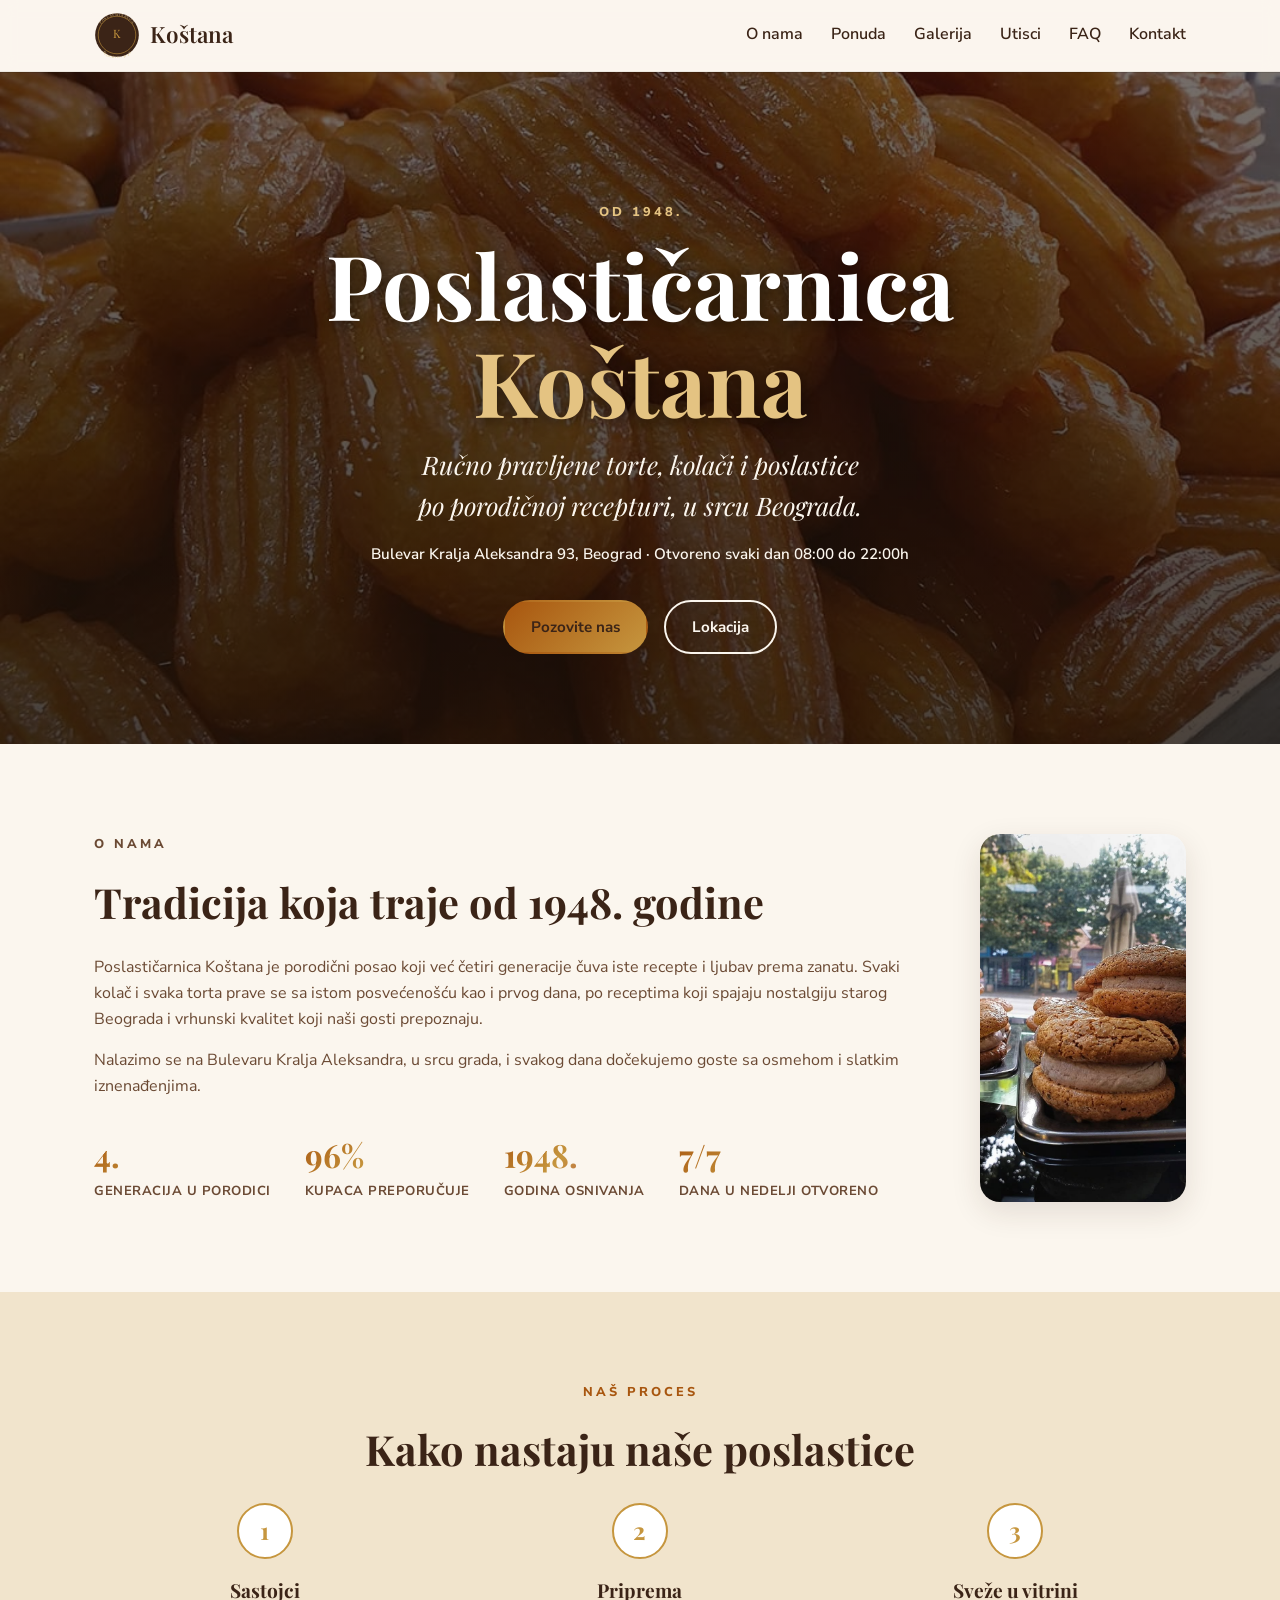
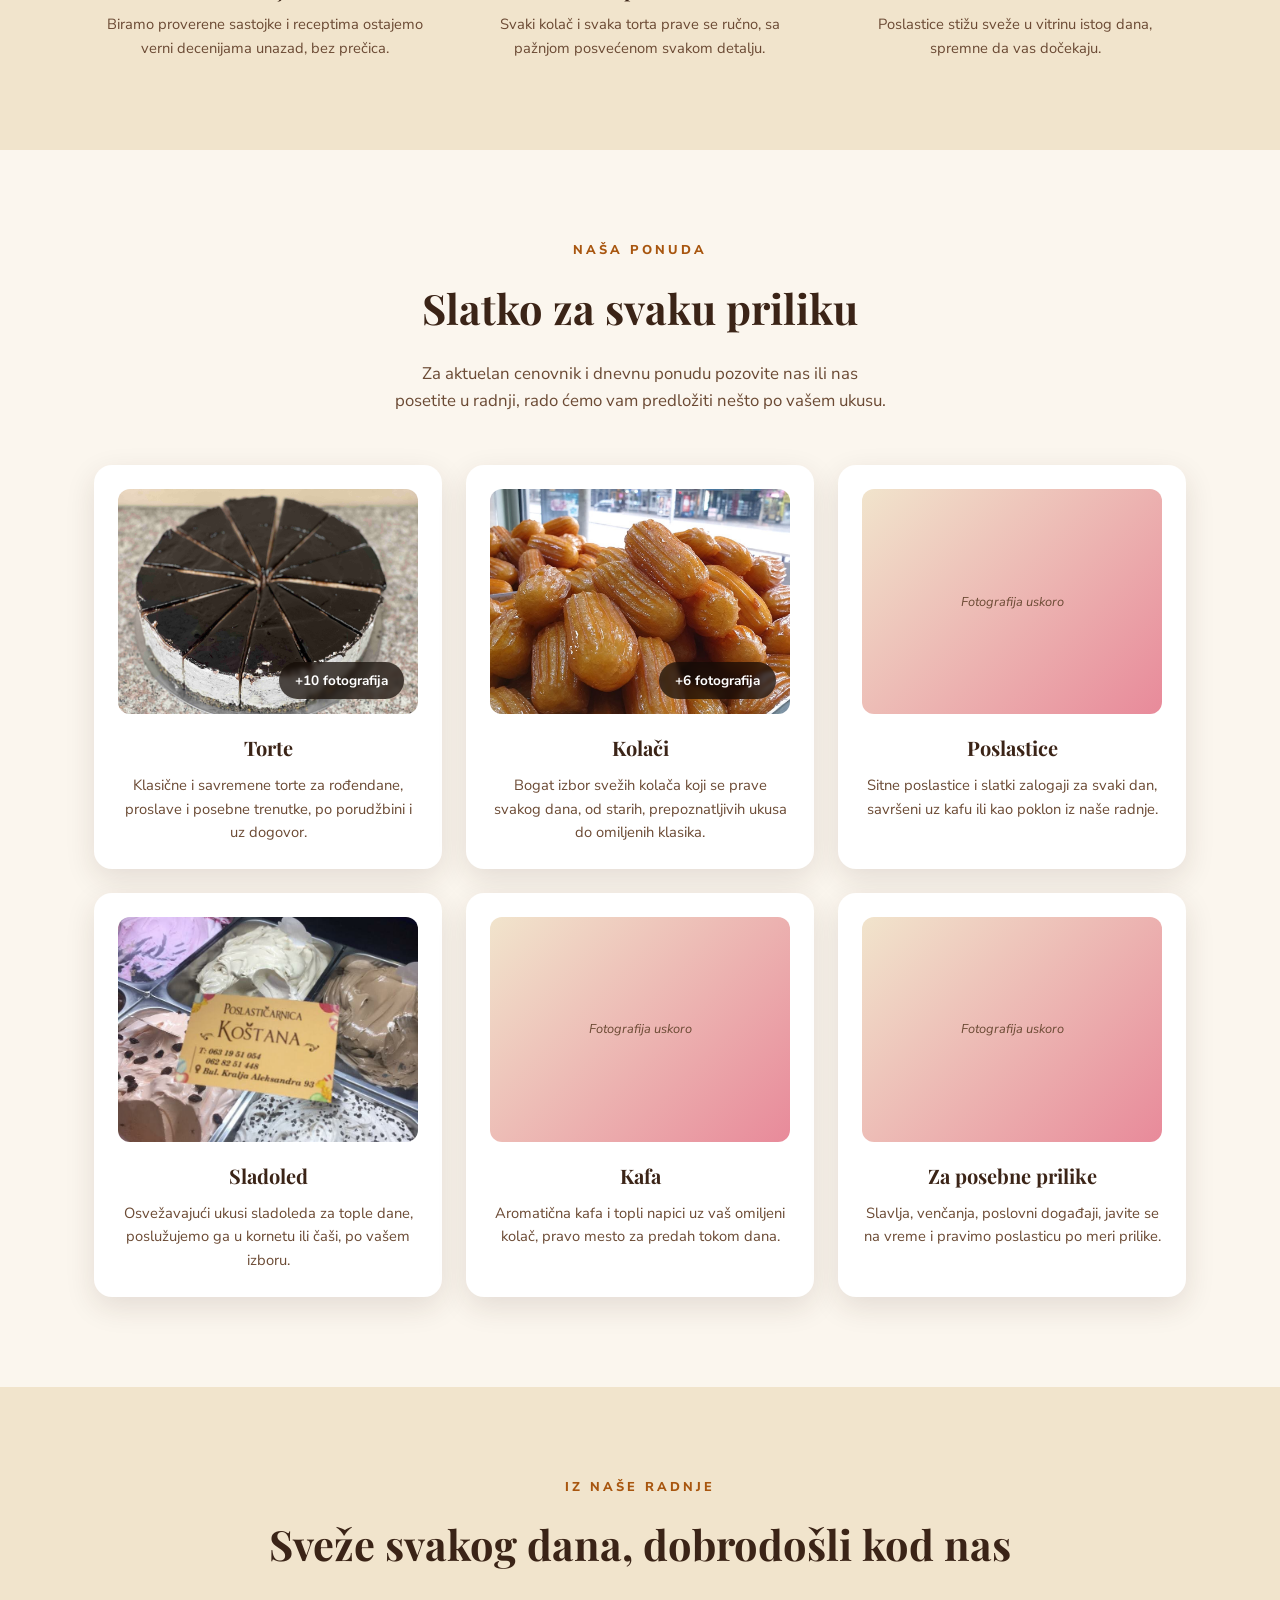
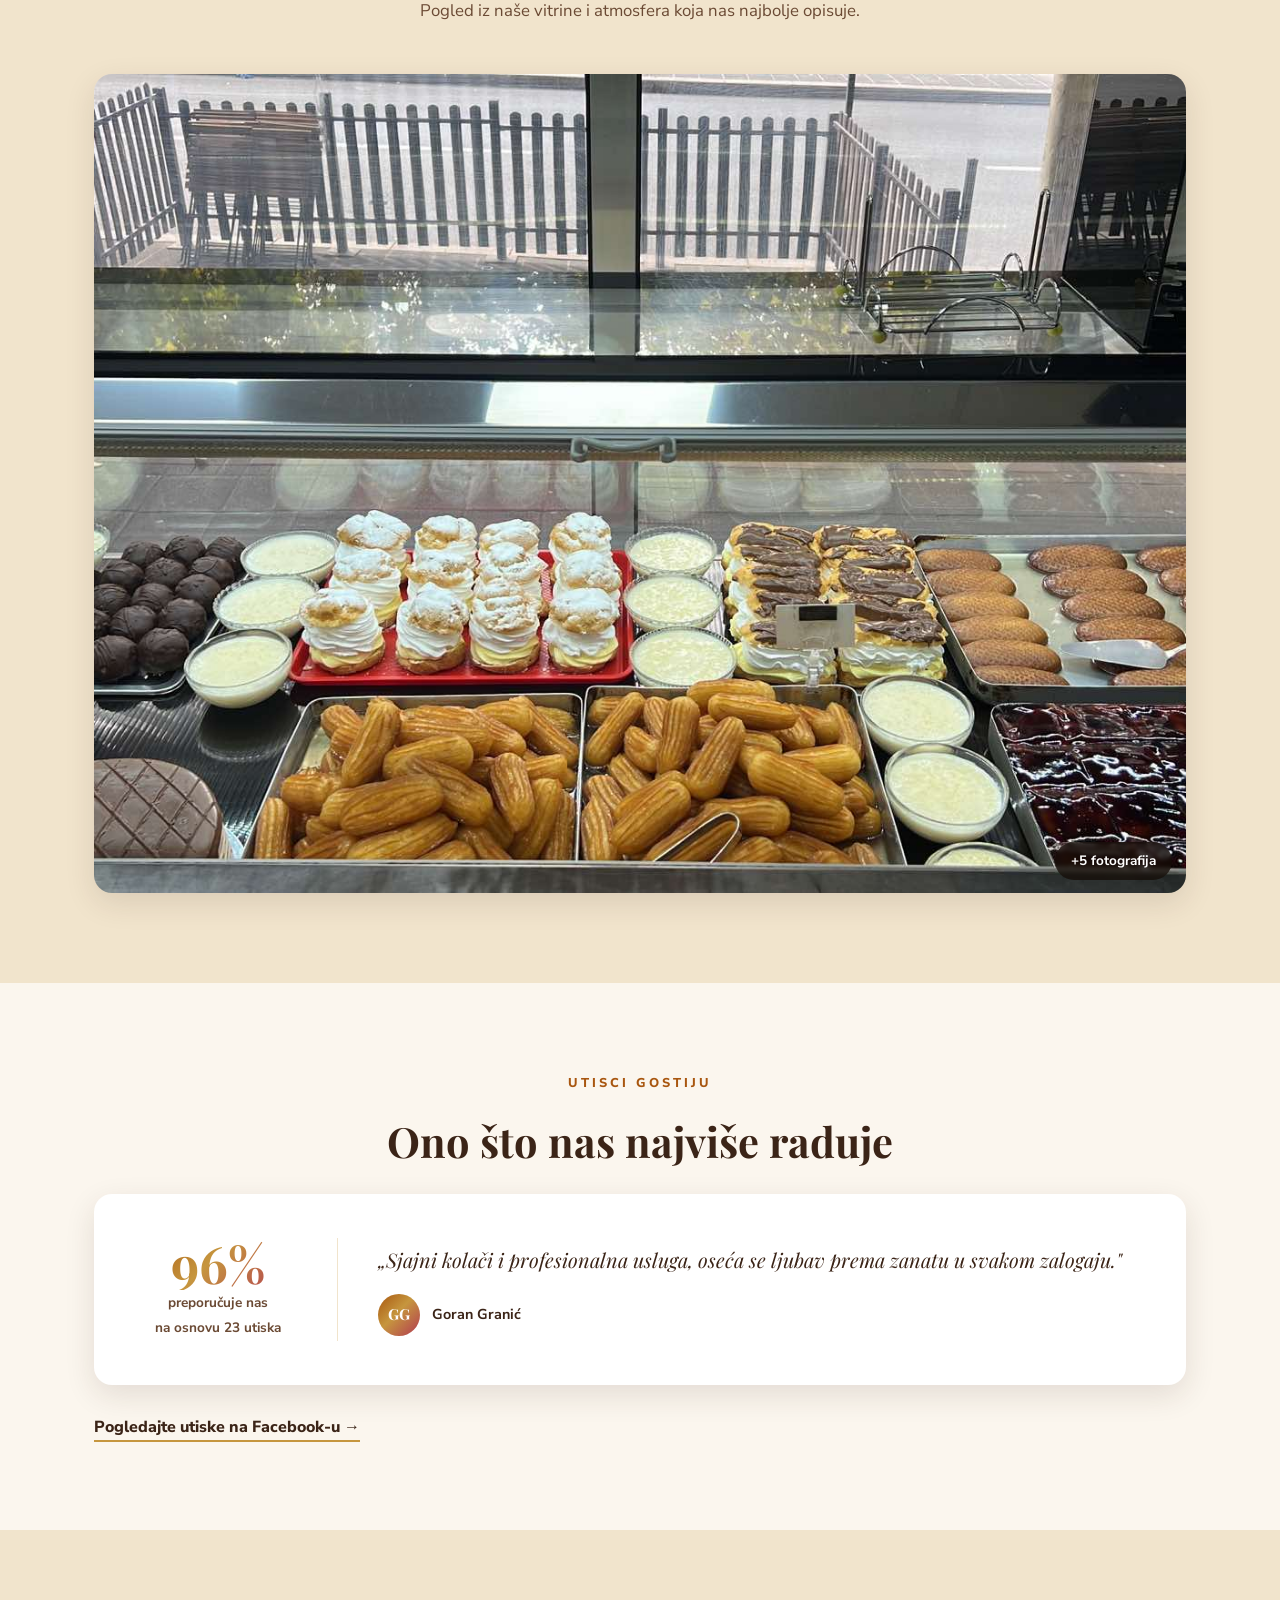
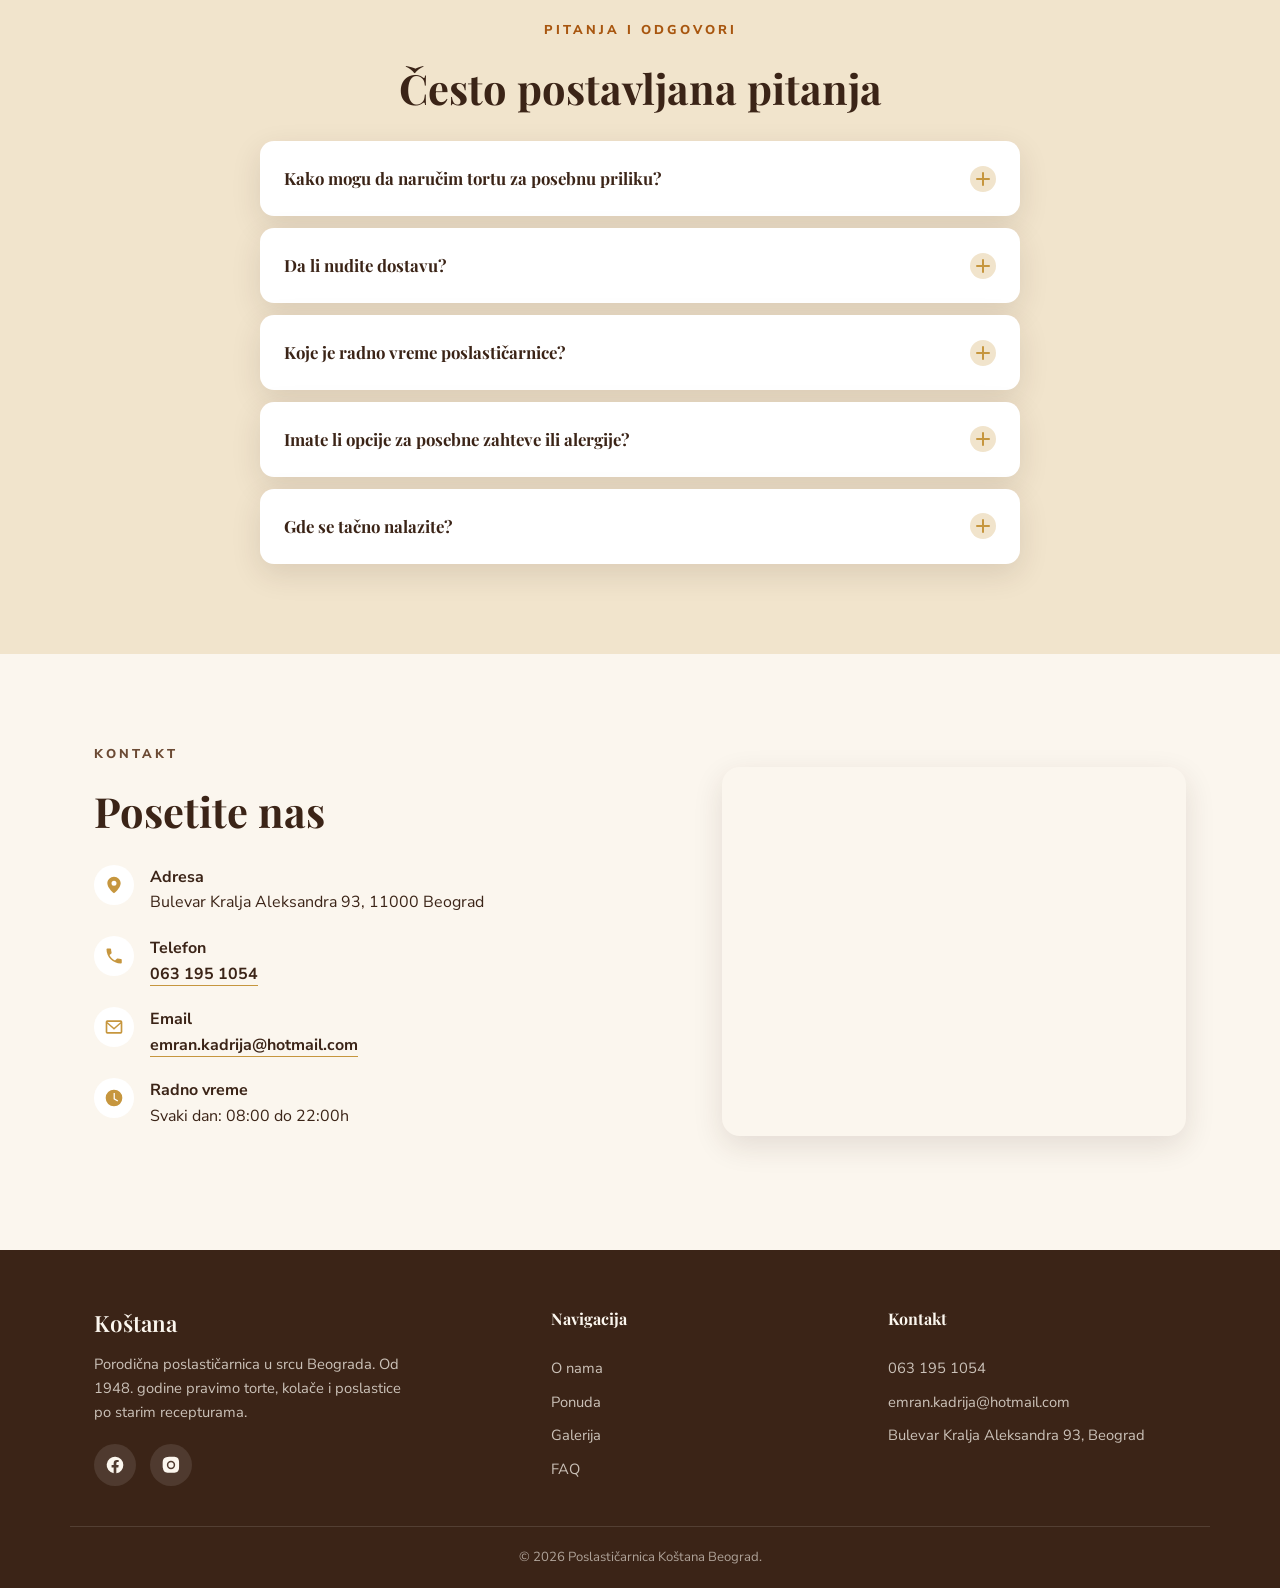
==== originalni-tonovi/index.html @ 7c62b3c3 "Apply course reviewer feedback: hero copy, CTAs, testimonial - Hero tagline now states specifically " ====
<!DOCTYPE html>
<html lang="sr">
<head>
<meta charset="UTF-8">
<meta name="viewport" content="width=device-width, initial-scale=1.0">
<title>Poslastičarnica Koštana Beograd | Od 1948. godine</title>
<meta name="description" content="Poslastičarnica Koštana Beograd: mesto sjajnih ukusa i nostalgije. Torte, kolači i poslastice od 1948. godine. Bulevar Kralja Aleksandra 93, Beograd.">
<link rel="icon" href="data:image/svg+xml,%3Csvg xmlns='http://www.w3.org/2000/svg' viewBox='0 0 100 100'%3E%3Ccircle cx='50' cy='50' r='48' fill='%233B2417'/%3E%3Ctext x='50' y='62' font-size='50' text-anchor='middle' fill='%23C6963E'%3E%F0%9F%8E%82%3C/text%3E%3C/svg%3E">
<link rel="preconnect" href="https://fonts.googleapis.com">
<link rel="preconnect" href="https://fonts.gstatic.com" crossorigin>
<link href="https://fonts.googleapis.com/css2?family=Playfair+Display:wght@500;600;700&family=Nunito+Sans:wght@400;600;700;800&display=swap" rel="stylesheet">
<link rel="stylesheet" href="css/style.css?v=6">
</head>
<body>

<a class="skip-link" href="#glavni-sadrzaj">Preskoči na sadržaj</a>

<header class="site-header" id="header">
  <div class="container header-inner">
    <a href="#pocetna" class="brand">
      <span class="brand-badge" aria-hidden="true">
        <svg viewBox="0 0 120 120" class="badge-svg">
          <defs>
            <path id="circleTop" d="M 10,60 A 50,50 0 0 1 110,60" />
            <path id="circleBottom" d="M 15,78 A 45,45 0 0 0 105,78" />
          </defs>
          <circle cx="60" cy="60" r="57" class="badge-ring-outer"/>
          <circle cx="60" cy="60" r="49" class="badge-ring-inner"/>
          <text class="badge-text">
            <textPath href="#circleTop" startOffset="50%" text-anchor="middle">POSLASTIČARNICA</textPath>
          </text>
          <text class="badge-text">
            <textPath href="#circleBottom" startOffset="50%" text-anchor="middle">BEOGRAD · 1948</textPath>
          </text>
          <text x="60" y="68" text-anchor="middle" class="badge-center">K</text>
        </svg>
      </span>
      <span class="brand-name">Koštana</span>
    </a>

    <nav class="main-nav" id="main-nav" aria-label="Glavna navigacija">
      <a href="#o-nama">O nama</a>
      <a href="#ponuda">Ponuda</a>
      <a href="#galerija">Galerija</a>
      <a href="#utisci">Utisci</a>
      <a href="#faq">FAQ</a>
      <a href="#kontakt">Kontakt</a>
    </nav>

    <button class="nav-toggle" id="nav-toggle" aria-expanded="false" aria-controls="mobile-nav" aria-label="Otvori meni">
      <span></span><span></span><span></span>
    </button>
  </div>

  <div class="mobile-nav" id="mobile-nav">
    <a href="#o-nama">O nama</a>
    <a href="#ponuda">Ponuda</a>
    <a href="#galerija">Galerija</a>
    <a href="#utisci">Utisci</a>
    <a href="#faq">FAQ</a>
    <a href="#kontakt">Kontakt</a>
    <a href="tel:+381631951054" class="btn btn-primary">063 195 1054</a>
  </div>
</header>

<main id="glavni-sadrzaj">

  <!-- HERO -->
  <section class="hero" id="pocetna">
    <div class="hero-photo" aria-hidden="true"></div>
    <div class="container hero-inner">
      <p class="eyebrow reveal">Od 1948.</p>
      <h1 class="reveal">Poslastičarnica<br><span class="accent">Koštana</span></h1>
      <p class="hero-tagline reveal">Ručno pravljene torte, kolači i poslastice po porodičnoj recepturi, u srcu Beograda.</p>
      <p class="hero-info reveal">Bulevar Kralja Aleksandra 93, Beograd · Otvoreno svaki dan 08:00 do 22:00h</p>
      <div class="hero-actions reveal">
        <a href="tel:+381631951054" class="btn btn-primary">Pozovite nas</a>
        <a href="https://www.google.com/maps/search/?api=1&query=Bulevar+Kralja+Aleksandra+93%2C+Beograd" target="_blank" rel="noopener" class="btn btn-outline-light">Lokacija</a>
      </div>
    </div>
  </section>

  <!-- O NAMA -->
  <section class="section" id="o-nama">
    <div class="container split split-onama">
      <div class="split-visual reveal">
        <img src="assets/img/kolacici-01.jpg" alt="Padobranci u Poslastičarnici Koštana" class="illustration-photo">
      </div>
      <div class="split-content">
        <p class="eyebrow reveal">O nama</p>
        <h2 class="reveal">Tradicija koja traje od 1948. godine</h2>
        <p class="reveal">Poslastičarnica Koštana je porodični posao koji već četiri generacije čuva iste recepte i ljubav prema zanatu. Svaki kolač i svaka torta prave se sa istom posvećenošću kao i prvog dana, po receptima koji spajaju nostalgiju starog Beograda i vrhunski kvalitet koji naši gosti prepoznaju.</p>
        <p class="reveal">Nalazimo se na Bulevaru Kralja Aleksandra, u srcu grada, i svakog dana dočekujemo goste sa osmehom i slatkim iznenađenjima.</p>
        <div class="stats reveal">
          <div class="stat">
            <span class="stat-num">4.</span>
            <span class="stat-label">generacija u porodici</span>
          </div>
          <div class="stat">
            <span class="stat-num">96%</span>
            <span class="stat-label">kupaca preporučuje</span>
          </div>
          <div class="stat">
            <span class="stat-num">1948.</span>
            <span class="stat-label">godina osnivanja</span>
          </div>
          <div class="stat">
            <span class="stat-num">7/7</span>
            <span class="stat-label">dana u nedelji otvoreno</span>
          </div>
        </div>
      </div>
    </div>
  </section>

  <!-- KAKO PRAVIMO -->
  <section class="section section-alt" id="proces">
    <div class="container">
      <p class="eyebrow reveal center">Naš proces</p>
      <h2 class="reveal center">Kako nastaju naše poslastice</h2>
      <div class="steps">
        <div class="step reveal">
          <span class="step-num">1</span>
          <h3>Sastojci</h3>
          <p>Biramo proverene sastojke i receptima ostajemo verni decenijama unazad, bez prečica.</p>
        </div>
        <div class="step reveal">
          <span class="step-num">2</span>
          <h3>Priprema</h3>
          <p>Svaki kolač i svaka torta prave se ručno, sa pažnjom posvećenom svakom detalju.</p>
        </div>
        <div class="step reveal">
          <span class="step-num">3</span>
          <h3>Sveže u vitrini</h3>
          <p>Poslastice stižu sveže u vitrinu istog dana, spremne da vas dočekaju.</p>
        </div>
      </div>
    </div>
  </section>

  <!-- PONUDA -->
  <section class="section" id="ponuda">
    <div class="container">
      <p class="eyebrow reveal center">Naša ponuda</p>
      <h2 class="reveal center">Slatko za svaku priliku</h2>
      <p class="section-lead reveal center">Za aktuelan cenovnik i dnevnu ponudu pozovite nas ili nas posetite u radnji, rado ćemo vam predložiti nešto po vašem ukusu.</p>

      <div class="cards">
        <article class="card reveal">
          <div class="card-photo" data-lightbox-open="torte">
            <img src="assets/img/cokoladna-torta-secena.jpg" alt="Čokoladna torta iz Poslastičarnice Koštana" loading="lazy">
          </div>
          <h3>Torte</h3>
          <p>Klasične i savremene torte za rođendane, proslave i posebne trenutke, po porudžbini i uz dogovor.</p>
        </article>
        <article class="card reveal">
          <div class="card-photo" data-lightbox-open="kolaci">
            <img src="assets/img/tulumbe-01.jpg" alt="Sveže tulumbe u Poslastičarnici Koštana" loading="lazy">
          </div>
          <h3>Kolači</h3>
          <p>Bogat izbor svežih kolača koji se prave svakog dana, od starih, prepoznatljivih ukusa do omiljenih klasika.</p>
        </article>
        <article class="card reveal">
          <div class="card-photo placeholder" aria-hidden="true">Fotografija uskoro</div>
          <h3>Poslastice</h3>
          <p>Sitne poslastice i slatki zalogaji za svaki dan, savršeni uz kafu ili kao poklon iz naše radnje.</p>
        </article>
        <article class="card reveal">
          <div class="card-photo">
            <img src="assets/img/sladoled-vitrina.jpg" alt="Vitrina sa sladoledom u Poslastičarnici Koštana" loading="lazy">
          </div>
          <h3>Sladoled</h3>
          <p>Osvežavajući ukusi sladoleda za tople dane, poslužujemo ga u kornetu ili čaši, po vašem izboru.</p>
        </article>
        <article class="card reveal">
          <div class="card-photo placeholder" aria-hidden="true">Fotografija uskoro</div>
          <h3>Kafa</h3>
          <p>Aromatična kafa i topli napici uz vaš omiljeni kolač, pravo mesto za predah tokom dana.</p>
        </article>
        <article class="card reveal">
          <div class="card-photo placeholder" aria-hidden="true">Fotografija uskoro</div>
          <h3>Za posebne prilike</h3>
          <p>Slavlja, venčanja, poslovni događaji, javite se na vreme i pravimo poslasticu po meri prilike.</p>
        </article>
      </div>

      <div class="torte-gallery" hidden>
        <p class="eyebrow reveal center">Naše torte</p>
        <div class="gallery-grid lightbox-gallery" data-lightbox-group="torte">
          <figure class="gallery-item reveal">
            <img src="assets/img/cokoladna-rolat-torta.jpg" alt="Čokoladna rolat torta sa prelivom" loading="lazy" width="1200" height="1600">
          </figure>
          <figure class="gallery-item reveal">
            <img src="assets/img/cokoladna-torta-secena.jpg" alt="Sečena čokoladna torta sa kremom" loading="lazy" width="4032" height="3024">
          </figure>
          <figure class="gallery-item reveal">
            <img src="assets/img/mango-torta.jpg" alt="Torta sa mango premazom" loading="lazy" width="1600" height="1200">
          </figure>
          <figure class="gallery-item reveal">
            <img src="assets/img/mango-torta-parce.jpg" alt="Parče torte sa mango premazom" loading="lazy" width="1200" height="1600">
          </figure>
          <figure class="gallery-item reveal">
            <img src="assets/img/pistach-torta.jpg" alt="Pistać torta u Poslastičarnici Koštana" loading="lazy" width="1600" height="1200">
          </figure>
          <figure class="gallery-item reveal">
            <img src="assets/img/pistach-torta-parce.jpg" alt="Parče pistać torte sa slojevima" loading="lazy" width="1200" height="1600">
          </figure>
          <figure class="gallery-item reveal">
            <img src="assets/img/visnja-torta.jpg" alt="Torta sa višnjama u Poslastičarnici Koštana" loading="lazy" width="1600" height="1200">
          </figure>
          <figure class="gallery-item reveal">
            <img src="assets/img/cokoladna-dijamant-torta.jpg" alt="Čokoladna torta sa dijamant dekoracijom" loading="lazy" width="1600" height="1438">
          </figure>
          <figure class="gallery-item reveal">
            <img src="assets/img/cokoladna-dijamant-torta-parce.jpg" alt="Parče slojevite čokoladne torte" loading="lazy" width="1600" height="1200">
          </figure>
          <figure class="gallery-item reveal">
            <img src="assets/img/svadbena-torta.jpg" alt="Svadbena torta iz Poslastičarnice Koštana" loading="lazy" width="1108" height="989">
          </figure>
          <figure class="gallery-item reveal">
            <img src="assets/img/lesnik-torta.jpg" alt="Lešnik torta u Poslastičarnici Koštana" loading="lazy" width="1600" height="1200">
          </figure>
        </div>
      </div>

      <div class="torte-gallery" hidden>
        <p class="eyebrow reveal center">Naši kolači</p>
        <div class="gallery-grid lightbox-gallery" data-lightbox-group="kolaci">
          <figure class="gallery-item reveal">
            <img src="assets/img/kremsnite-tresnja.jpg" alt="Kremšnite sa višnjama u Poslastičarnici Koštana" loading="lazy" width="1600" height="1338">
          </figure>
          <figure class="gallery-item reveal">
            <img src="assets/img/kremrolat-02.jpg" alt="Kremrolat izbliza u izlogu Poslastičarnice Koštana" loading="lazy" width="1600" height="1200">
          </figure>
          <figure class="gallery-item reveal">
            <img src="assets/img/macaronke-kreme.jpg" alt="Makaronke sa kremom u Poslastičarnici Koštana" loading="lazy" width="960" height="960">
          </figure>
          <figure class="gallery-item reveal">
            <img src="assets/img/pralinice-mix.jpg" alt="Mix pralina i kolača u Poslastičarnici Koštana" loading="lazy" width="960" height="720">
          </figure>
          <figure class="gallery-item reveal">
            <img src="assets/img/kremrolat-01.jpg" alt="Kremrolat na tacni u Poslastičarnici Koštana" loading="lazy" width="1600" height="1200">
          </figure>
          <figure class="gallery-item reveal">
            <img src="assets/img/tulumbe-izlog.jpg" alt="Tulumbe u izlogu Poslastičarnice Koštana" loading="lazy" width="720" height="960">
          </figure>
          <figure class="gallery-item reveal">
            <img src="assets/img/becke-snite.jpg" alt="Bečke šnite u Poslastičarnici Koštana" loading="lazy" width="1600" height="1200">
          </figure>
        </div>
      </div>
    </div>
  </section>

  <!-- GALERIJA -->
  <section class="section section-alt" id="galerija">
    <div class="container">
      <p class="eyebrow reveal center">Iz naše radnje</p>
      <h2 class="reveal center">Sveže svakog dana, dobrodošli kod nas</h2>
      <p class="section-lead reveal center">Pogled iz naše vitrine i atmosfera koja nas najbolje opisuje.</p>

      <div class="gallery-grid lightbox-gallery" data-lightbox-group="galerija">
        <figure class="gallery-item reveal">
          <img src="assets/img/vitrina-01.jpg" alt="Vitrina Poslastičarnice Koštana sa raznim kolačima i tortama" loading="lazy" width="1600" height="900">
        </figure>
        <figure class="gallery-item reveal">
          <img src="assets/img/tulumbe-01.jpg" alt="Sveže tulumbe u vitrini Poslastičarnice Koštana" loading="lazy" width="1072" height="1440">
        </figure>
        <figure class="gallery-item reveal">
          <img src="assets/img/kolacici-01.jpg" alt="Kolačići sa kremom u Poslastičarnici Koštana" loading="lazy" width="1440" height="1080">
        </figure>
        <figure class="gallery-item reveal">
          <img src="assets/img/vitrina-02.jpg" alt="Vitrina Poslastičarnice Koštana, drugi ugao" loading="lazy" width="1600" height="1200">
        </figure>
        <figure class="gallery-item reveal">
          <img src="assets/img/vitrina-03.jpg" alt="Vitrina Poslastičarnice Koštana sa raznim kolačima" loading="lazy" width="565" height="561">
        </figure>
        <figure class="gallery-item reveal">
          <img src="assets/img/vitrina-04.jpg" alt="Vitrina Poslastičarnice Koštana, dodatni ugao" loading="lazy" width="960" height="960">
        </figure>
      </div>
    </div>
  </section>

  <!-- UTISCI -->
  <section class="section" id="utisci">
    <div class="container">
      <p class="eyebrow reveal center">Utisci gostiju</p>
      <h2 class="reveal center">Ono što nas najviše raduje</h2>
      <div class="review-highlight reveal">
        <div class="review-score">
          <span class="score-num">96%</span>
          <span class="score-label">preporučuje nas<br>na osnovu 23 utiska</span>
        </div>
        <div class="testimonial">
          <blockquote>
            „Sjajni kolači i profesionalna usluga, oseća se ljubav prema zanatu u svakom zalogaju."
          </blockquote>
          <div class="testimonial-author">
            <span class="testimonial-avatar" aria-hidden="true">GG</span>
            <span class="testimonial-name">Goran Granić</span>
          </div>
        </div>
      </div>
      <div class="socials-cta reveal center">
        <a href="https://www.facebook.com/kostanavrlux" target="_blank" rel="noopener">Pogledajte utiske na Facebook-u →</a>
      </div>
    </div>
  </section>

  <!-- FAQ -->
  <section class="section section-alt" id="faq">
    <div class="container">
      <p class="eyebrow reveal center">Pitanja i odgovori</p>
      <h2 class="reveal center">Često postavljana pitanja</h2>

      <div class="faq-list reveal">
        <details class="faq-item">
          <summary>Kako mogu da naručim tortu za posebnu priliku?<span class="faq-icon" aria-hidden="true"></span></summary>
          <p>Pozovite nas na 063 195 1054 ili nas posetite u radnji na Bulevaru Kralja Aleksandra 93, rado ćemo dogovoriti ukus, veličinu i rok izrade.</p>
        </details>
        <details class="faq-item">
          <summary>Da li nudite dostavu?<span class="faq-icon" aria-hidden="true"></span></summary>
          <p>Trenutno radimo preuzimanje u radnji. Za veće porudžbine i posebne prilike, javite nam se unapred telefonom kako bismo sve dogovorili.</p>
        </details>
        <details class="faq-item">
          <summary>Koje je radno vreme poslastičarnice?<span class="faq-icon" aria-hidden="true"></span></summary>
          <p>Otvoreni smo svaki dan od 08:00 do 22:00h.</p>
        </details>
        <details class="faq-item">
          <summary>Imate li opcije za posebne zahteve ili alergije?<span class="faq-icon" aria-hidden="true"></span></summary>
          <p>Javite nam se telefonom ili mejlom pre porudžbine kako bismo zajedno pronašli najbolje rešenje za vaše potrebe.</p>
        </details>
        <details class="faq-item">
          <summary>Gde se tačno nalazite?<span class="faq-icon" aria-hidden="true"></span></summary>
          <p>Nalazimo se na Bulevaru Kralja Aleksandra 93, u srcu Beograda. Tačna lokacija i mapa dostupni su u sekciji Kontakt.</p>
        </details>
      </div>
    </div>
  </section>

  <!-- KONTAKT -->
  <section class="section" id="kontakt">
    <div class="container split split-reverse">
      <div class="split-content">
        <p class="eyebrow reveal">Kontakt</p>
        <h2 class="reveal">Posetite nas</h2>
        <ul class="contact-list reveal">
          <li>
            <span class="ci" aria-hidden="true"><svg viewBox="0 0 24 24"><path d="M12 2C7.6 2 4 5.6 4 10c0 6 8 12 8 12s8-6 8-12c0-4.4-3.6-8-8-8zm0 11a3 3 0 1 1 0-6 3 3 0 0 1 0 6z"/></svg></span>
            <div><strong>Adresa</strong><br>Bulevar Kralja Aleksandra 93, 11000 Beograd</div>
          </li>
          <li>
            <span class="ci" aria-hidden="true"><svg viewBox="0 0 24 24"><path d="M6.6 10.8c1.4 2.8 3.8 5.2 6.6 6.6l2.2-2.2c.3-.3.7-.4 1.1-.2 1.2.4 2.5.6 3.8.6.6 0 1 .4 1 1V20c0 .6-.4 1-1 1C10.6 21 3 13.4 3 4c0-.6.4-1 1-1h3.5c.6 0 1 .4 1 1 0 1.3.2 2.6.6 3.8.1.4 0 .8-.2 1.1L6.6 10.8z"/></svg></span>
            <div><strong>Telefon</strong><br><a href="tel:+381631951054">063 195 1054</a></div>
          </li>
          <li>
            <span class="ci" aria-hidden="true"><svg viewBox="0 0 24 24"><path d="M4 4h16a2 2 0 0 1 2 2v12a2 2 0 0 1-2 2H4a2 2 0 0 1-2-2V6a2 2 0 0 1 2-2zm0 2v.01L12 13l8-6.99V6H4zm0 2.24V18h16V8.24l-8 6.99-8-6.99z"/></svg></span>
            <div><strong>Email</strong><br><a href="mailto:emran.kadrija@hotmail.com">emran.kadrija@hotmail.com</a></div>
          </li>
          <li>
            <span class="ci" aria-hidden="true"><svg viewBox="0 0 24 24"><path d="M12 2a10 10 0 1 0 0 20 10 10 0 0 0 0-20zm1 10.6 4 2.3-.8 1.4-4.7-2.7V6h1.5v6.6z"/></svg></span>
            <div><strong>Radno vreme</strong><br>Svaki dan: 08:00 do 22:00h</div>
          </li>
        </ul>
      </div>
      <div class="split-visual reveal map-wrap">
        <iframe
          title="Lokacija Poslastičarnice Koštana"
          src="https://www.google.com/maps?q=Bulevar+Kralja+Aleksandra+93,+Beograd&output=embed"
          loading="lazy"
          referrerpolicy="no-referrer-when-downgrade">
        </iframe>
      </div>
    </div>
  </section>

</main>

<footer class="site-footer">
  <div class="container footer-grid">
    <div class="footer-brand">
      <span class="brand-name footer-brand-name">Koštana</span>
      <p>Porodična poslastičarnica u srcu Beograda. Od 1948. godine pravimo torte, kolače i poslastice po starim recepturama.</p>
      <div class="social-links">
        <a href="https://www.facebook.com/kostanavrlux" target="_blank" rel="noopener" aria-label="Facebook">
          <svg viewBox="0 0 24 24"><path d="M22 12a10 10 0 1 0-11.6 9.9v-7H7.9V12h2.5V9.8c0-2.5 1.5-3.9 3.8-3.9 1.1 0 2.2.2 2.2.2v2.4h-1.2c-1.2 0-1.6.8-1.6 1.6V12h2.8l-.4 2.9h-2.4v7A10 10 0 0 0 22 12z"/></svg>
        </a>
        <a href="https://www.instagram.com/poslasticarnicakostana/" target="_blank" rel="noopener" aria-label="Instagram">
          <svg viewBox="0 0 24 24"><path d="M12 2c2.7 0 3.1 0 4.1.1 1 .1 1.7.2 2.3.5.6.2 1.1.6 1.6 1.1.5.5.8.9 1.1 1.6.2.6.4 1.3.5 2.3.1 1 .1 1.4.1 4.1s0 3.1-.1 4.1c-.1 1-.2 1.7-.5 2.3-.2.6-.6 1.1-1.1 1.6-.5.5-.9.8-1.6 1.1-.6.2-1.3.4-2.3.5-1 .1-1.4.1-4.1.1s-3.1 0-4.1-.1c-1-.1-1.7-.2-2.3-.5-.6-.2-1.1-.6-1.6-1.1-.5-.5-.8-.9-1.1-1.6-.2-.6-.4-1.3-.5-2.3C2 15.1 2 14.7 2 12s0-3.1.1-4.1c.1-1 .2-1.7.5-2.3.2-.6.6-1.1 1.1-1.6.5-.5.9-.8 1.6-1.1.6-.2 1.3-.4 2.3-.5C8.9 2 9.3 2 12 2zm0 5a5 5 0 1 0 0 10 5 5 0 0 0 0-10zm0 8.2a3.2 3.2 0 1 1 0-6.4 3.2 3.2 0 0 1 0 6.4zm5.2-8.4a1.2 1.2 0 1 1 0-2.4 1.2 1.2 0 0 1 0 2.4z"/></svg>
        </a>
      </div>
    </div>
    <div class="footer-col">
      <h4>Navigacija</h4>
      <a href="#o-nama">O nama</a>
      <a href="#ponuda">Ponuda</a>
      <a href="#galerija">Galerija</a>
      <a href="#faq">FAQ</a>
    </div>
    <div class="footer-col">
      <h4>Kontakt</h4>
      <a href="tel:+381631951054">063 195 1054</a>
      <a href="mailto:emran.kadrija@hotmail.com">emran.kadrija@hotmail.com</a>
      <span>Bulevar Kralja Aleksandra 93, Beograd</span>
    </div>
  </div>
  <div class="container footer-bottom">
    <p>&copy; <span id="godina"></span> Poslastičarnica Koštana Beograd.</p>
  </div>
</footer>

<div class="lightbox" id="lightbox" aria-hidden="true">
  <button type="button" class="lightbox-close" id="lightbox-close" aria-label="Zatvori">&times;</button>
  <button type="button" class="lightbox-prev" id="lightbox-prev" aria-label="Prethodna slika">&#10094;</button>
  <div class="lightbox-img-wrap">
    <img id="lightbox-img" src="" alt="">
  </div>
  <button type="button" class="lightbox-next" id="lightbox-next" aria-label="Sledeća slika">&#10095;</button>
  <div class="lightbox-counter" id="lightbox-counter"></div>
</div>

<script src="js/main.js?v=6"></script>
</body>
</html>
---- originalni-tonovi/css/style.css ----
:root {
  --cream: #FBF6EE;
  --cream-dark: #F1E4CC;
  --brown: #3B2417;
  --brown-light: #6B4A34;
  --gold: #C6963E;
  --gold-deep: #A8560F;
  --gold-light: #E4C382;
  --pink: #B23A52;
  --pink-light: #E88A9A;
  --mint: #F1E4CC;
  --white: #FFFFFF;
  --gradient-accent: linear-gradient(135deg, var(--gold-deep) 0%, var(--gold) 45%, var(--pink) 100%);
  --shadow: 0 10px 30px rgba(59, 36, 23, 0.12);
  --radius: 18px;
  --font-head: 'Playfair Display', Georgia, serif;
  --font-body: 'Nunito Sans', -apple-system, BlinkMacSystemFont, sans-serif;
}

* { box-sizing: border-box; }

h1, h2, h3, .hero-tagline, .section-lead, blockquote {
  text-wrap: balance;
}

html { scroll-behavior: smooth; }

body {
  margin: 0;
  font-family: var(--font-body);
  color: var(--brown);
  background: var(--cream);
  line-height: 1.6;
  -webkit-font-smoothing: antialiased;
}

img, svg { max-width: 100%; display: block; }

a { color: inherit; text-decoration: none; }

.container {
  max-width: 1140px;
  margin: 0 auto;
  padding: 0 24px;
}

.skip-link {
  position: absolute;
  left: -999px;
  top: 0;
  background: var(--brown);
  color: var(--white);
  padding: 10px 18px;
  z-index: 200;
}
.skip-link:focus { left: 12px; top: 12px; }

/* ---------- Header ---------- */
.site-header {
  position: sticky;
  top: 0;
  z-index: 100;
  background: rgba(251, 246, 238, 0.9);
  backdrop-filter: blur(8px);
  border-bottom: 1px solid rgba(0, 0, 0, 0.06);
}

.header-inner {
  display: flex;
  align-items: center;
  gap: 24px;
  padding: 12px 24px;
}

.brand {
  display: flex;
  align-items: center;
  gap: 10px;
  margin-right: auto;
}

.brand-badge { width: 46px; height: 46px; }
.badge-svg { width: 100%; height: 100%; }
.badge-ring-outer { fill: var(--brown); }
.badge-ring-inner { fill: none; stroke: var(--gold); stroke-width: 1.5; }
.badge-text {
  font-family: var(--font-head);
  font-size: 9px;
  letter-spacing: 1.5px;
  fill: var(--gold-light);
}
.badge-center {
  font-family: var(--font-head);
  font-size: 30px;
  fill: var(--gold);
}

.brand-name {
  font-family: var(--font-head);
  font-size: 1.4rem;
  font-weight: 600;
  color: var(--brown);
}

.main-nav {
  display: flex;
  gap: 28px;
  font-weight: 600;
}

.main-nav a { position: relative; padding: 6px 0; }
.main-nav a::after {
  content: '';
  position: absolute;
  left: 0; bottom: 0;
  width: 0; height: 2px;
  background: var(--gold);
  transition: width .25s ease;
}
.main-nav a:hover::after { width: 100%; }

.header-cta { display: inline-flex; }

.nav-toggle {
  display: none;
  flex-direction: column;
  justify-content: center;
  gap: 5px;
  width: 40px;
  height: 40px;
  background: none;
  border: none;
  cursor: pointer;
}
.nav-toggle span {
  display: block;
  width: 100%;
  height: 2px;
  background: var(--brown);
  transition: transform .25s ease, opacity .25s ease;
}
.nav-toggle[aria-expanded="true"] span:nth-child(1) { transform: translateY(7px) rotate(45deg); }
.nav-toggle[aria-expanded="true"] span:nth-child(2) { opacity: 0; }
.nav-toggle[aria-expanded="true"] span:nth-child(3) { transform: translateY(-7px) rotate(-45deg); }

.mobile-nav {
  display: flex;
  flex-direction: column;
  gap: 4px;
  max-height: 0;
  overflow: hidden;
  padding: 0 24px;
  border-top: 1px solid transparent;
  box-shadow: none;
  transition: max-height .4s ease, box-shadow .4s ease, padding .4s ease, border-color .4s ease;
}
.mobile-nav.open {
  max-height: 420px;
  padding: 8px 24px 20px;
  border-top-color: rgba(59, 36, 23, 0.08);
  box-shadow: 0 14px 28px rgba(59, 36, 23, 0.14);
}
.mobile-nav a {
  padding: 10px 0;
  font-weight: 600;
  opacity: 0;
  transform: translateY(-8px);
  transition: opacity .35s ease, transform .35s ease;
}
.mobile-nav.open a { opacity: 1; transform: translateY(0); }
.mobile-nav.open a:nth-child(1) { transition-delay: .05s; }
.mobile-nav.open a:nth-child(2) { transition-delay: .1s; }
.mobile-nav.open a:nth-child(3) { transition-delay: .15s; }
.mobile-nav.open a:nth-child(4) { transition-delay: .2s; }
.mobile-nav.open a:nth-child(5) { transition-delay: .25s; }
.mobile-nav.open a:nth-child(6) { transition-delay: .3s; }
.mobile-nav .btn { margin-top: 8px; align-self: flex-start; }

/* ---------- Buttons ---------- */
.btn {
  display: inline-block;
  padding: 13px 26px;
  border-radius: 999px;
  font-weight: 700;
  font-size: 0.95rem;
  transition: transform .2s ease, box-shadow .2s ease, background .2s ease;
  border: 2px solid transparent;
}
.btn-primary {
  background: linear-gradient(135deg, var(--brown) 0%, #5A331E 100%);
  color: var(--cream);
}
.btn-primary:hover { transform: translateY(-2px); box-shadow: var(--shadow); }
.hero .btn-primary {
  background: linear-gradient(135deg, var(--gold-deep) 0%, var(--gold) 100%);
  color: var(--brown);
}
.btn-outline {
  border-color: var(--brown);
  color: var(--brown);
}
.btn-outline:hover { background: var(--brown); color: var(--cream); }
.btn-ghost {
  border-color: var(--gold);
  color: var(--brown);
  padding: 10px 22px;
}
.btn-ghost:hover { background: var(--gold); color: var(--white); }

/* ---------- Hero ---------- */
.hero {
  position: relative;
  overflow: hidden;
  min-height: 66.67vh;
  display: flex;
  align-items: center;
  padding: 130px 0 90px;
  text-align: center;
}

.hero-photo {
  position: absolute;
  inset: 0;
  z-index: 0;
  background-image: linear-gradient(180deg, rgba(25, 14, 6, 0.6) 0%, rgba(25, 14, 6, 0.78) 100%), url('../assets/img/tulumbe-01.jpg');
  background-size: cover;
  background-position: center 65%;
}

.hero-inner { position: relative; z-index: 1; }

.eyebrow {
  text-transform: uppercase;
  letter-spacing: 3px;
  font-size: 0.8rem;
  font-weight: 800;
  color: var(--gold-deep);
  margin: 0 0 14px;
}
.eyebrow.center { text-align: center; }
.hero .eyebrow { color: var(--gold-light); background: none; -webkit-text-fill-color: unset; }

.hero h1 {
  font-family: var(--font-head);
  font-size: clamp(3rem, 7.5vw, 5.6rem);
  line-height: 1.08;
  margin: 0 0 14px;
  color: var(--white);
  text-shadow: 0 2px 16px rgba(0, 0, 0, 0.55);
}
.hero h1 .accent {
  color: var(--gold-light);
}

.hero-heritage {
  font-weight: 800;
  letter-spacing: 0.5px;
  font-size: 1.15rem;
  color: var(--gold-light);
  margin: 0 0 10px;
}

.hero-tagline {
  font-family: var(--font-head);
  font-style: italic;
  font-size: 1.6rem;
  color: var(--cream);
  opacity: 0.92;
  margin: 0 auto 16px;
  max-width: 560px;
}

.hero-info {
  font-size: 0.95rem;
  font-weight: 600;
  color: var(--cream);
  opacity: 0.85;
  margin: 0 auto 34px;
}

.btn-outline-light {
  border-color: var(--cream);
  color: var(--cream);
}
.btn-outline-light:hover {
  background: var(--cream);
  color: var(--brown);
}

.hero-actions {
  display: flex;
  gap: 16px;
  justify-content: center;
  flex-wrap: wrap;
}

/* ---------- Sections ---------- */
.section { padding: 90px 0; }
.section-alt { background: var(--cream-dark); }

.section h2 {
  font-family: var(--font-head);
  font-size: clamp(1.9rem, 4vw, 2.6rem);
  margin: 0 0 20px;
}
.section h2.center, h2.center { text-align: center; }

.section-lead {
  max-width: 620px;
  margin: 0 auto 50px;
  text-align: center;
  color: var(--brown-light);
  font-size: 1.05rem;
}

.split {
  display: grid;
  grid-template-columns: 0.9fr 1.1fr;
  gap: 60px;
  align-items: center;
}
.split-reverse { grid-template-columns: 1.1fr 0.9fr; }
.split-reverse .split-visual { order: 2; }
.split-reverse .split-content { order: 1; }

.split-onama {
  grid-template-columns: 1.6fr 0.4fr;
  align-items: stretch;
}
.split-onama .split-visual { order: 2; }
.split-onama .split-content { order: 1; }

.illustration { width: 100%; }
.illustration-photo {
  width: 100%;
  height: 100%;
  min-height: 220px;
  aspect-ratio: 3 / 4;
  object-fit: cover;
  border-radius: 20px;
  box-shadow: var(--shadow);
}
.ill-bg { fill: var(--cream-dark); }
.ill-base { fill: var(--gold); }
.ill-mid { fill: var(--gold-light); }
.ill-top { fill: var(--pink); }
.ill-cherry { fill: #A23B44; }
.ill-candle { fill: var(--brown-light); }
.ill-flame { fill: #E8A23A; }

.split-content p { color: var(--brown-light); }

.stats {
  display: flex;
  gap: 34px;
  margin-top: 30px;
  flex-wrap: wrap;
}
.stat { display: flex; flex-direction: column; }
.stat-num {
  font-family: var(--font-head);
  font-size: 2rem;
  font-weight: 700;
  background: var(--gradient-accent);
  -webkit-background-clip: text;
  background-clip: text;
  color: transparent;
}
.stat-label {
  font-size: 0.82rem;
  color: var(--brown-light);
  font-weight: 700;
  text-transform: uppercase;
  letter-spacing: .5px;
}

/* ---------- Cards ---------- */
.cards {
  display: grid;
  grid-template-columns: repeat(12, 1fr);
  gap: 24px;
}
.card {
  grid-column: span 4;
  background: var(--white);
  border-radius: var(--radius);
  padding: 24px;
  text-align: center;
  box-shadow: var(--shadow);
  transition: transform .3s ease, box-shadow .3s ease, background-color .3s ease;
}
.card:hover {
  transform: scale(1.03);
  box-shadow: 0 16px 34px rgba(0, 0, 0, 0.16);
  background-color: var(--cream-dark);
}
.card-photo {
  position: relative;
  width: 100%;
  aspect-ratio: 4 / 3;
  border-radius: calc(var(--radius) - 6px);
  overflow: hidden;
  margin-bottom: 18px;
  background: linear-gradient(135deg, var(--cream-dark), var(--pink-light));
}
.card-photo.lightbox-trigger {
  cursor: pointer;
}
.card-photo img {
  width: 100%;
  height: 100%;
  object-fit: cover;
  transition: transform .3s ease;
}
.card:hover .card-photo img { transform: scale(1.05); }
.card-photo.placeholder {
  display: flex;
  align-items: center;
  justify-content: center;
  color: var(--brown-light);
  font-size: 0.8rem;
  font-style: italic;
  text-align: center;
  padding: 12px;
}
.card-icon {
  display: inline-flex;
  align-items: center;
  justify-content: center;
  width: 64px;
  height: 64px;
  border-radius: 50%;
  background: linear-gradient(135deg, var(--cream-dark) 0%, var(--gold-light) 140%);
  margin-bottom: 18px;
}
.card-icon svg { width: 32px; height: 32px; fill: var(--gold-deep); }
.card h3 {
  font-family: var(--font-head);
  margin: 0 0 10px;
  font-size: 1.25rem;
}
.card p {
  color: var(--brown-light);
  font-size: 0.92rem;
  margin: 0;
}

/* ---------- Kako pravimo (Steps) ---------- */
.steps {
  display: grid;
  grid-template-columns: repeat(3, 1fr);
  gap: 34px;
  margin-top: 20px;
}
.step { text-align: center; padding: 0 12px; }
.step-num {
  display: inline-flex;
  align-items: center;
  justify-content: center;
  width: 56px;
  height: 56px;
  border-radius: 50%;
  background: var(--white);
  border: 2px solid var(--gold);
  color: var(--gold);
  font-family: var(--font-head);
  font-size: 1.5rem;
  font-weight: 700;
  margin-bottom: 16px;
}
.step h3 {
  font-family: var(--font-head);
  margin: 0 0 8px;
  font-size: 1.2rem;
}
.step p {
  color: var(--brown-light);
  font-size: 0.92rem;
  margin: 0;
}

/* ---------- FAQ ---------- */
.faq-list {
  max-width: 760px;
  margin: 10px auto 0;
  display: flex;
  flex-direction: column;
  gap: 12px;
}
.faq-item {
  background: var(--white);
  border-radius: 14px;
  padding: 6px 24px;
  box-shadow: var(--shadow);
}
.faq-item summary {
  list-style: none;
  cursor: pointer;
  padding: 18px 0;
  display: flex;
  align-items: center;
  justify-content: space-between;
  gap: 16px;
  font-weight: 700;
  font-family: var(--font-head);
  font-size: 1.05rem;
}
.faq-item summary::-webkit-details-marker { display: none; }
.faq-icon {
  flex: 0 0 26px;
  width: 26px;
  height: 26px;
  border-radius: 50%;
  background: var(--cream-dark);
  position: relative;
}
.faq-icon::before, .faq-icon::after {
  content: '';
  position: absolute;
  background: var(--gold);
  border-radius: 2px;
  transition: transform .25s ease;
}
.faq-icon::before { top: 50%; left: 6px; right: 6px; height: 2px; transform: translateY(-50%); }
.faq-icon::after { left: 50%; top: 6px; bottom: 6px; width: 2px; transform: translateX(-50%); }
.faq-item[open] .faq-icon::after { transform: translateX(-50%) rotate(90deg); opacity: 0; }
.faq-item p {
  margin: 0 0 20px;
  color: var(--brown-light);
  font-size: 0.95rem;
}

/* ---------- Mini-galerije unutar Ponude ---------- */
.torte-gallery {
  margin-top: 56px;
}
.torte-gallery .eyebrow {
  margin-bottom: 20px;
}

/* Lightbox-only galerije: prikazuje se samo prva slika, ostale kroz lightbox */
.lightbox-gallery .gallery-item {
  display: none;
}
.lightbox-gallery .gallery-item:first-child {
  display: block;
  position: relative;
  cursor: pointer;
}
.gallery-cover-badge {
  position: absolute;
  right: 14px;
  bottom: 14px;
  background: rgba(20, 12, 6, 0.72);
  color: var(--white);
  padding: 8px 16px;
  border-radius: 999px;
  font-weight: 700;
  font-size: 0.85rem;
  backdrop-filter: blur(2px);
}

/* ---------- Lightbox ---------- */
.lightbox {
  position: fixed;
  inset: 0;
  z-index: 1000;
  display: none;
  align-items: center;
  justify-content: center;
  background: rgba(15, 9, 4, 0.92);
  padding: 24px;
}
.lightbox.open { display: flex; }
.lightbox-img-wrap {
  position: relative;
  max-width: min(90vw, 1000px);
  max-height: 86vh;
}
.lightbox-img-wrap img {
  display: block;
  max-width: 100%;
  max-height: 86vh;
  border-radius: 12px;
  box-shadow: 0 20px 60px rgba(0,0,0,0.5);
}
.lightbox-close, .lightbox-prev, .lightbox-next {
  position: fixed;
  background: rgba(255,255,255,0.12);
  border: none;
  color: var(--white);
  width: 48px;
  height: 48px;
  border-radius: 50%;
  font-size: 1.4rem;
  cursor: pointer;
  display: flex;
  align-items: center;
  justify-content: center;
  transition: background .2s ease;
}
.lightbox-close:hover, .lightbox-prev:hover, .lightbox-next:hover {
  background: rgba(255,255,255,0.25);
}
.lightbox-close { top: 24px; right: 24px; }
.lightbox-prev { left: 24px; top: 50%; transform: translateY(-50%); }
.lightbox-next { right: 24px; top: 50%; transform: translateY(-50%); }
.lightbox-counter {
  position: fixed;
  bottom: 24px;
  left: 50%;
  transform: translateX(-50%);
  color: var(--cream);
  font-size: 0.85rem;
  font-weight: 700;
  letter-spacing: .5px;
}
@media (max-width: 560px) {
  .lightbox-prev { left: 8px; width: 40px; height: 40px; }
  .lightbox-next { right: 8px; width: 40px; height: 40px; }
  .lightbox-close { top: 12px; right: 12px; width: 40px; height: 40px; }
}

/* ---------- Galerija ---------- */
.gallery-grid {
  display: grid;
  grid-template-columns: repeat(auto-fit, minmax(280px, 1fr));
  gap: 24px;
}
.gallery-item {
  margin: 0;
  border-radius: var(--radius);
  overflow: hidden;
  box-shadow: var(--shadow);
  aspect-ratio: 4 / 3;
}
.gallery-item img {
  width: 100%;
  height: 100%;
  object-fit: cover;
  transition: transform .4s ease;
}
.gallery-item:hover img { transform: scale(1.06); }

/* ---------- Utisci ---------- */
.review-highlight {
  display: flex;
  gap: 40px;
  align-items: center;
  background: var(--white);
  border-radius: var(--radius);
  box-shadow: var(--shadow);
  padding: 44px;
  margin-top: 10px;
}
.review-score {
  flex: 0 0 200px;
  text-align: center;
  border-right: 1px solid var(--cream-dark);
  padding-right: 40px;
}
.score-num {
  display: block;
  font-family: var(--font-head);
  font-size: 3.2rem;
  font-weight: 700;
  line-height: 1;
  background: var(--gradient-accent);
  -webkit-background-clip: text;
  background-clip: text;
  color: transparent;
}
.score-label {
  font-size: 0.85rem;
  color: var(--brown-light);
  font-weight: 700;
}
blockquote {
  margin: 0 0 18px;
  font-family: var(--font-head);
  font-style: italic;
  font-size: 1.25rem;
  color: var(--brown);
}
.testimonial-author {
  display: flex;
  align-items: center;
  gap: 12px;
}
.testimonial-avatar {
  flex: 0 0 42px;
  width: 42px;
  height: 42px;
  border-radius: 50%;
  overflow: hidden;
  object-fit: cover;
  display: flex;
  align-items: center;
  justify-content: center;
  background: var(--gradient-accent);
  color: var(--white);
  font-family: var(--font-head);
  font-weight: 700;
  font-size: 0.95rem;
}
.testimonial-name {
  font-weight: 700;
  font-size: 0.9rem;
  color: var(--brown);
}

.socials-cta { margin-top: 30px; }
.socials-cta a {
  font-weight: 800;
  color: var(--brown);
  border-bottom: 2px solid var(--gold);
  padding-bottom: 2px;
}

/* ---------- Kontakt ---------- */
.contact-list {
  list-style: none;
  margin: 0 0 30px;
  padding: 0;
  display: flex;
  flex-direction: column;
  gap: 20px;
}
.contact-list li { display: flex; gap: 16px; align-items: flex-start; }
.ci {
  flex: 0 0 40px;
  width: 40px;
  height: 40px;
  border-radius: 50%;
  background: var(--white);
  display: flex;
  align-items: center;
  justify-content: center;
}
.ci svg { width: 20px; height: 20px; fill: var(--gold); }
.contact-list a { font-weight: 700; color: var(--brown); border-bottom: 1px solid var(--gold); }

.social-links { display: flex; gap: 14px; }
.social-links a {
  width: 42px;
  height: 42px;
  border-radius: 50%;
  background: var(--brown);
  display: flex;
  align-items: center;
  justify-content: center;
  transition: background .2s ease, transform .2s ease;
}
.social-links a:hover { background: var(--gold); transform: translateY(-2px); }
.social-links svg { width: 20px; height: 20px; fill: var(--cream); }

.map-wrap {
  border-radius: var(--radius);
  overflow: hidden;
  box-shadow: var(--shadow);
  min-height: 360px;
}
.map-wrap iframe {
  width: 100%;
  height: 100%;
  min-height: 360px;
  border: 0;
}

/* ---------- Footer ---------- */
.site-footer {
  background: var(--brown);
  color: var(--cream);
  padding: 56px 0 0;
}
.footer-grid {
  display: grid;
  grid-template-columns: 1.4fr 1fr 1fr;
  gap: 40px;
  padding-bottom: 40px;
}
.footer-brand-name {
  color: var(--cream);
  display: block;
  margin-bottom: 12px;
}
.footer-brand p {
  color: var(--cream);
  opacity: 0.75;
  font-size: 0.92rem;
  margin: 0 0 20px;
  max-width: 320px;
}
.footer-brand .social-links a { background: rgba(255, 255, 255, 0.1); }
.footer-brand .social-links a svg { fill: var(--cream); }
.footer-brand .social-links a:hover { background: var(--gold); }
.footer-col h4 {
  font-family: var(--font-head);
  color: var(--cream);
  font-size: 1rem;
  margin: 0 0 16px;
}
.footer-col {
  display: flex;
  flex-direction: column;
  gap: 10px;
}
.footer-col a, .footer-col span {
  color: var(--cream);
  opacity: 0.75;
  font-size: 0.92rem;
}
.footer-col a:hover { opacity: 1; color: var(--gold-light); }
.footer-bottom {
  border-top: 1px solid rgba(255, 255, 255, 0.12);
  padding: 20px 24px;
}
.footer-bottom p {
  margin: 0;
  font-size: 0.82rem;
  opacity: 0.6;
  text-align: center;
}
@media (max-width: 700px) {
  .footer-grid { grid-template-columns: 1fr; gap: 32px; }
}

/* ---------- Reveal animation ---------- */
.reveal {
  opacity: 0;
  transform: translateY(18px);
  transition: opacity .6s ease, transform .6s ease;
}
.reveal.in-view { opacity: 1; transform: translateY(0); }

/* ---------- Responsive ---------- */
@media (max-width: 1000px) {
  .header-cta { display: none; }
  .main-nav { gap: 14px; }
  .main-nav a { font-size: 0.85rem; }
}

@media (max-width: 700px) {
  .main-nav { gap: 8px; }
  .main-nav a { font-size: 0.72rem; }
  .brand-name { font-size: 1.1rem; }
  .brand-badge { width: 36px; height: 36px; }
  .header-inner { gap: 10px; padding: 10px 16px; }
}

@media (max-width: 480px) {
  .main-nav { display: none; }
  .nav-toggle { display: flex; }
}

@media (min-width: 481px) {
  .mobile-nav.open { display: none; max-height: 0; box-shadow: none; }
}

@media (max-width: 900px) {
  .split, .split-reverse, .split-onama { grid-template-columns: 1fr; }
  .split-visual, .split-reverse .split-visual, .split-onama .split-visual { order: -1; }
  .split-reverse .split-content, .split-onama .split-content { order: 2; }
  .illustration-photo { max-width: 220px; margin: 0 auto; aspect-ratio: 1 / 1; }
  .card { grid-column: span 6; }
  .steps { grid-template-columns: 1fr; gap: 28px; }
  .review-highlight { flex-direction: column; }
  .review-score { border-right: none; border-bottom: 1px solid var(--cream-dark); padding-right: 0; padding-bottom: 24px; width: 100%; }
}

@media (max-width: 560px) {
  .card { grid-column: span 12; }
  .hero { padding: 90px 0 60px; }
  .section { padding: 64px 0; }
  .review-highlight { padding: 28px; }
  .stats { flex-direction: column; gap: 18px; }
}
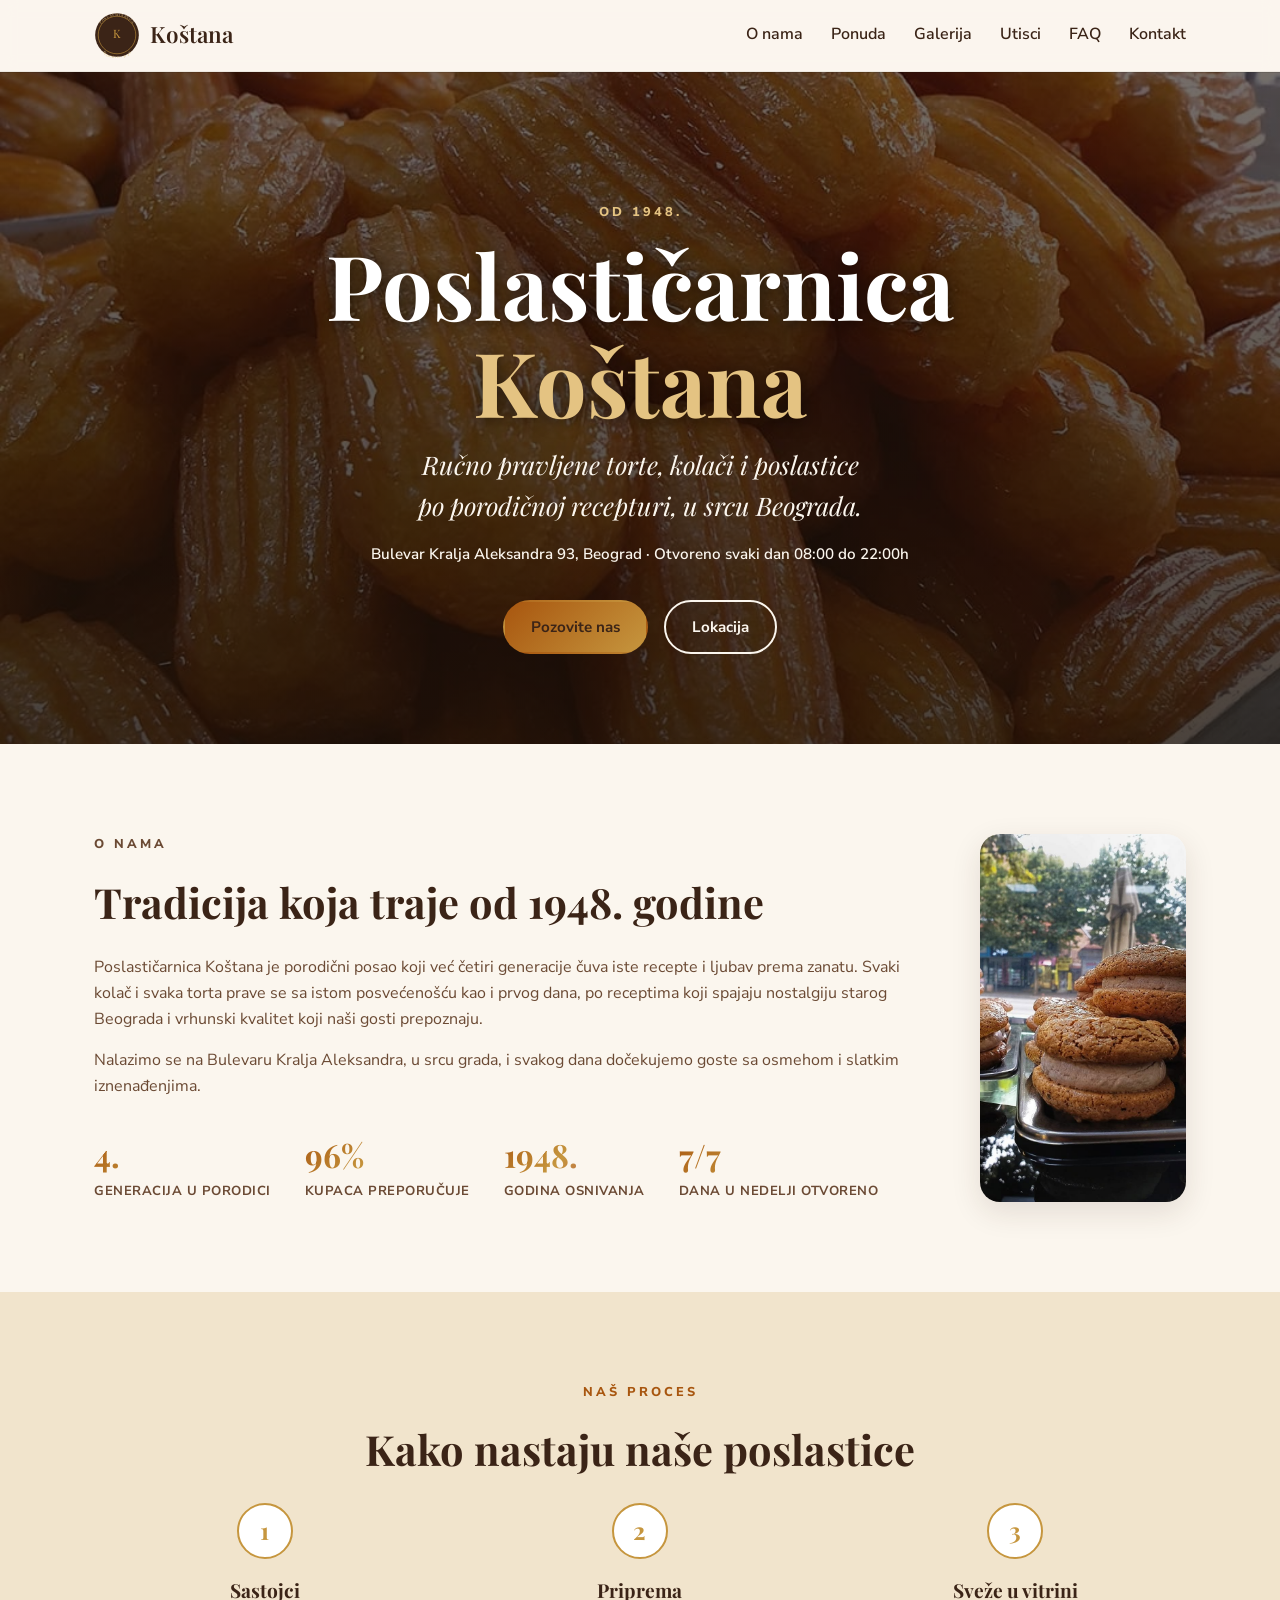
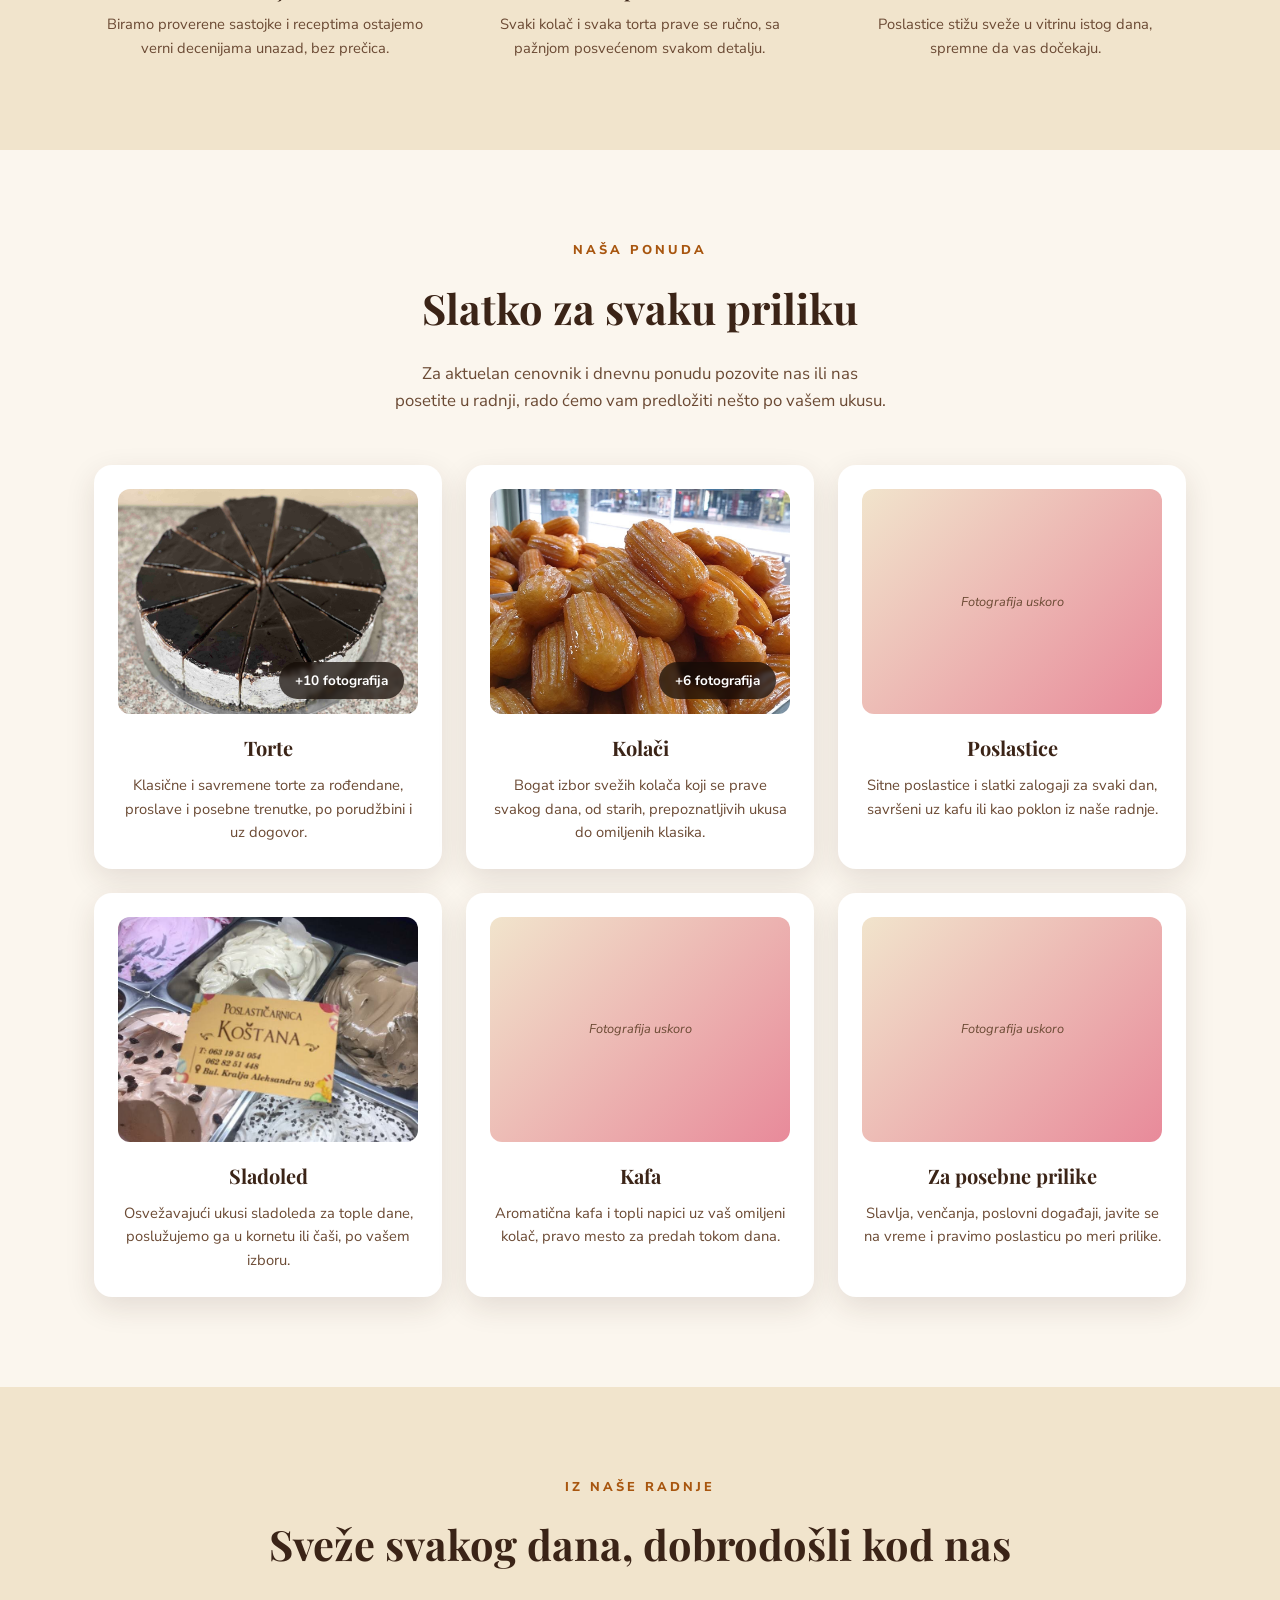
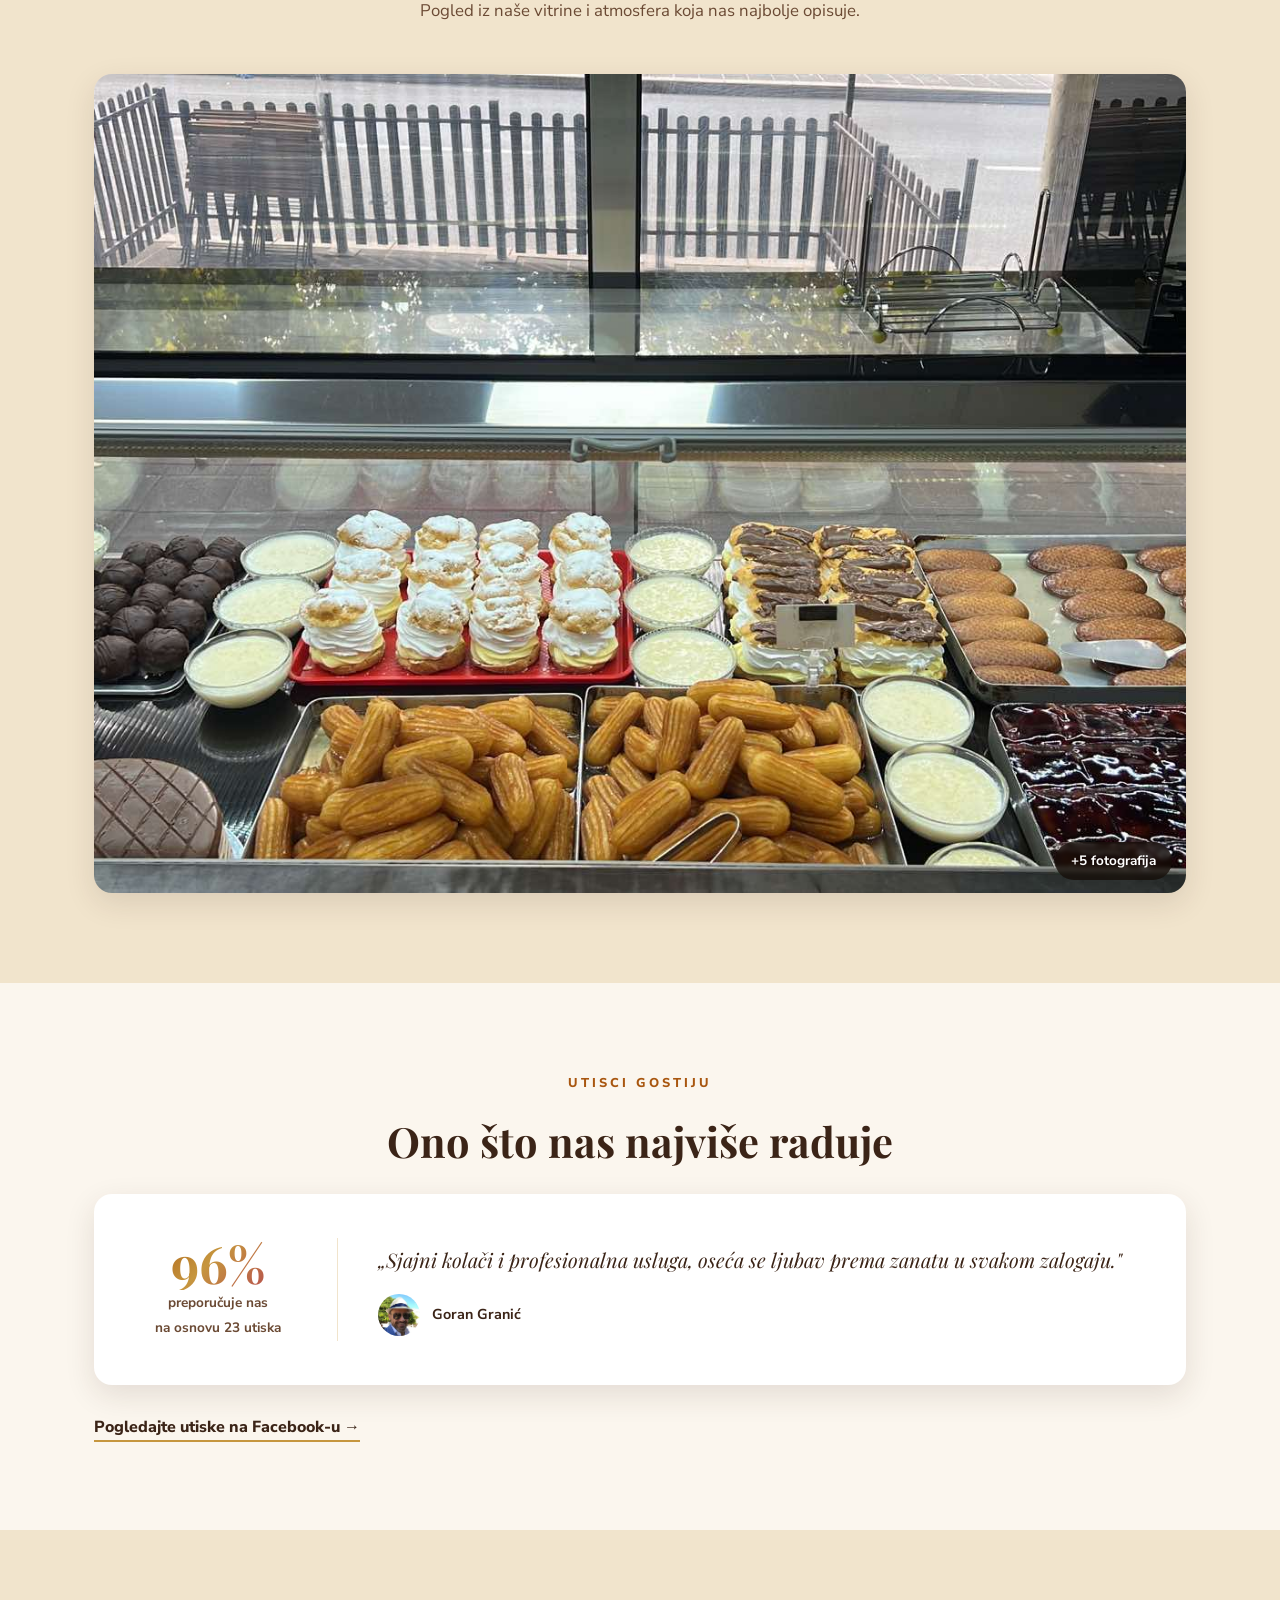
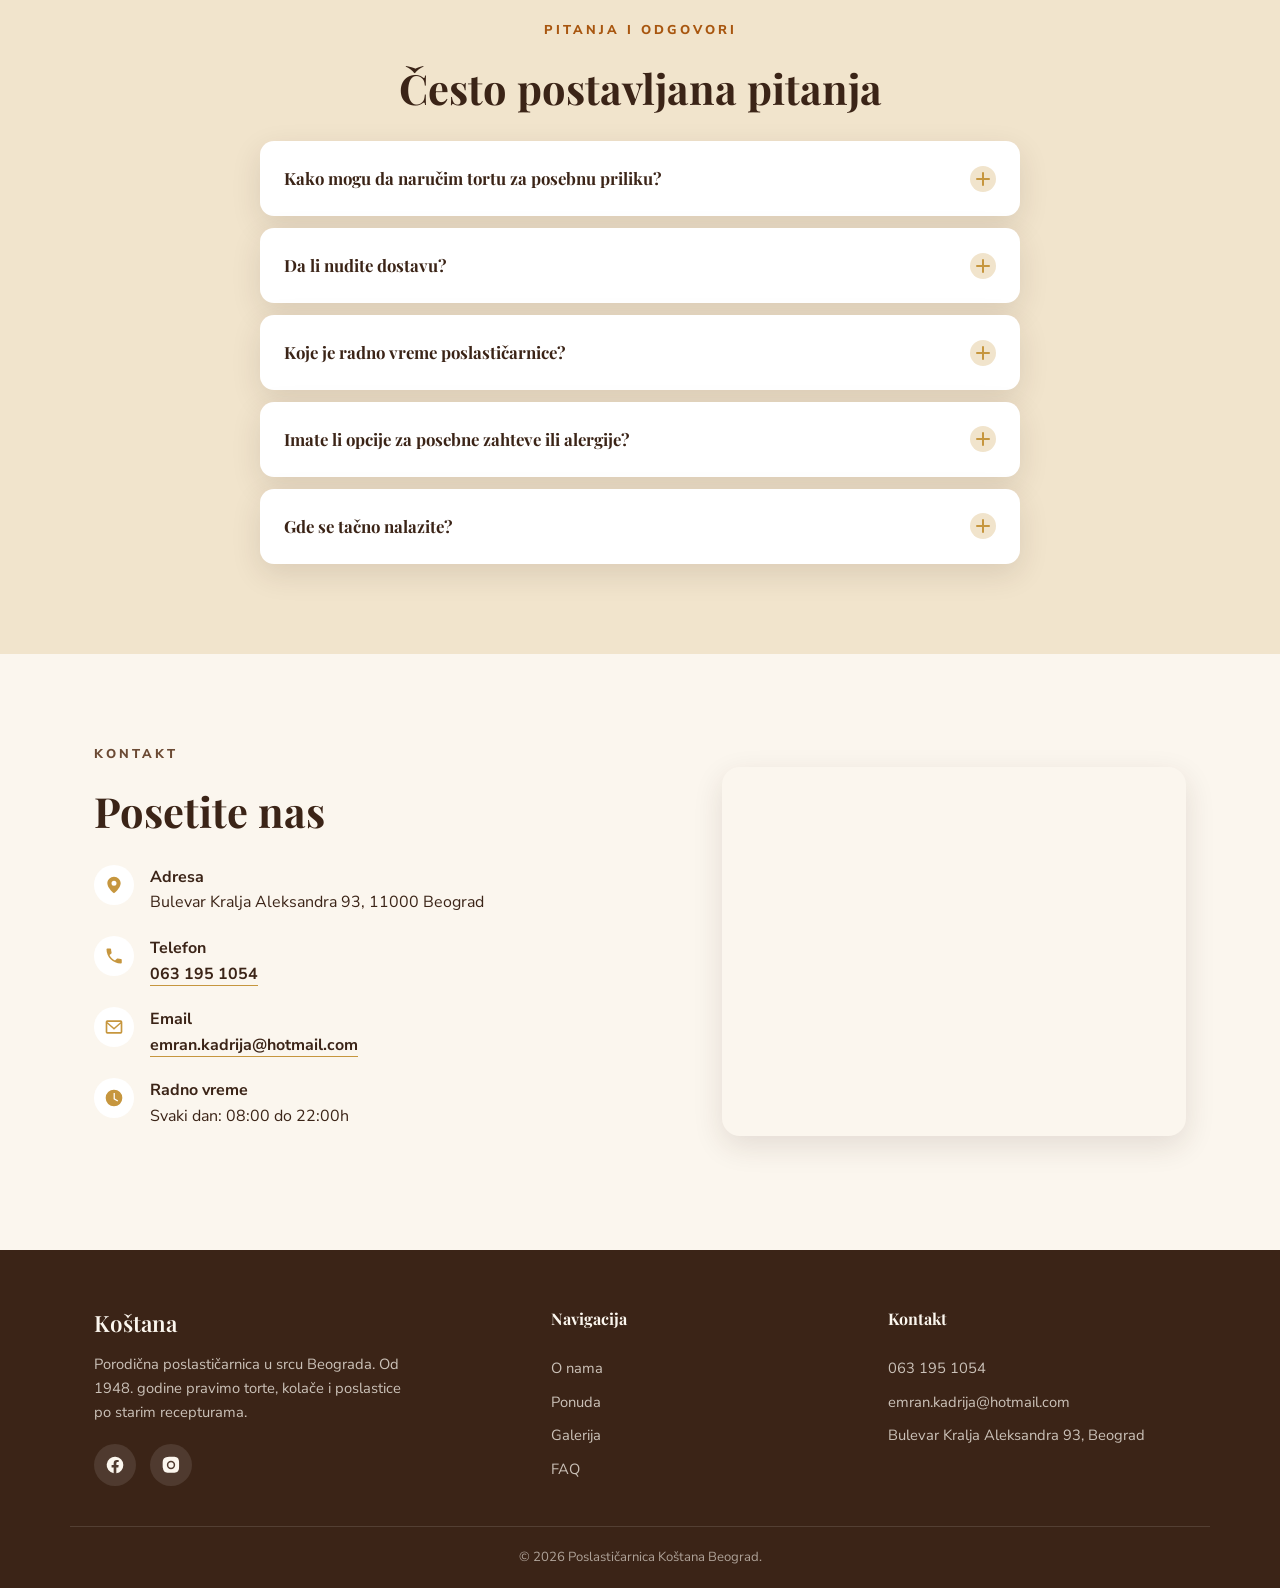
==== commit 2b3dd323: "Use real photo for testimonial avatar instead of initials" ====
--- a/originalni-tonovi/index.html
+++ b/originalni-tonovi/index.html
@@ -297,7 +297,7 @@
             „Sjajni kolači i profesionalna usluga, oseća se ljubav prema zanatu u svakom zalogaju."
           </blockquote>
           <div class="testimonial-author">
-            <span class="testimonial-avatar" aria-hidden="true">GG</span>
+            <img src="assets/img/goran-granic.jpg" alt="" class="testimonial-avatar" aria-hidden="true">
             <span class="testimonial-name">Goran Granić</span>
           </div>
         </div>
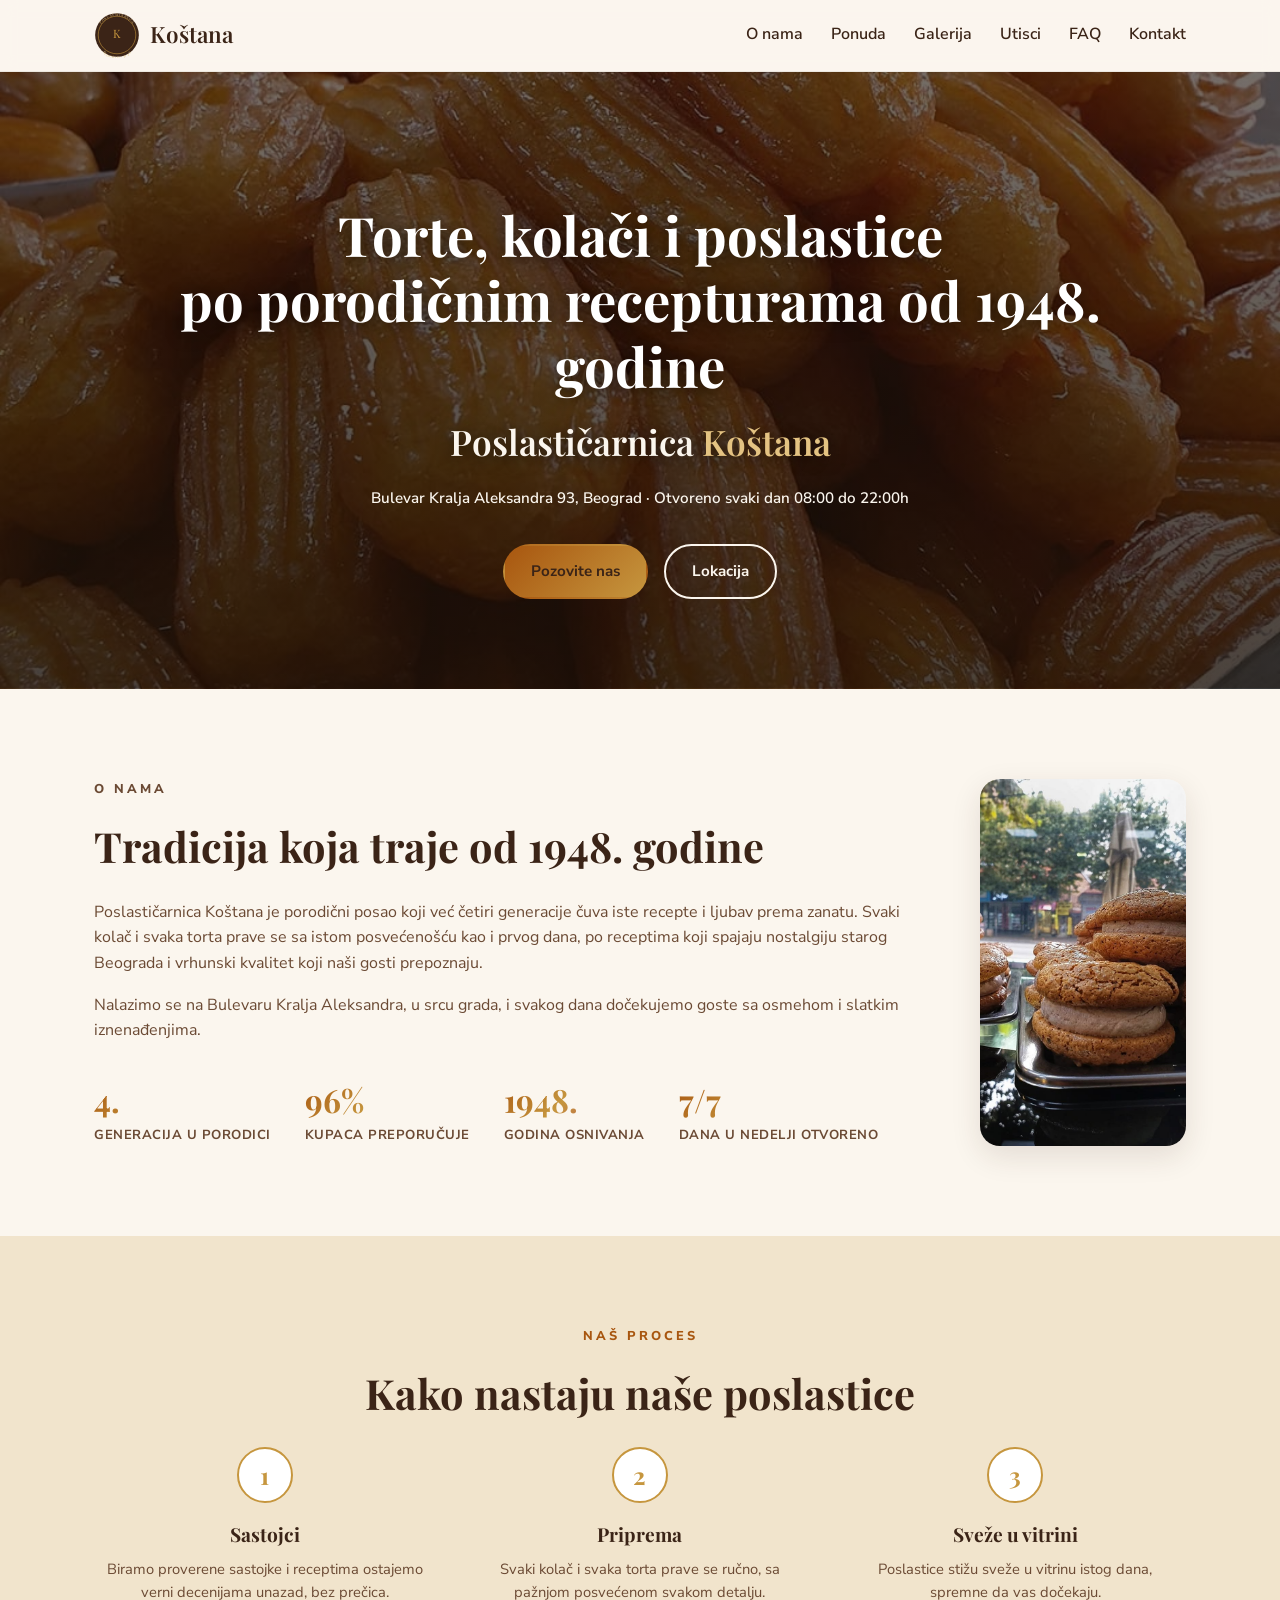
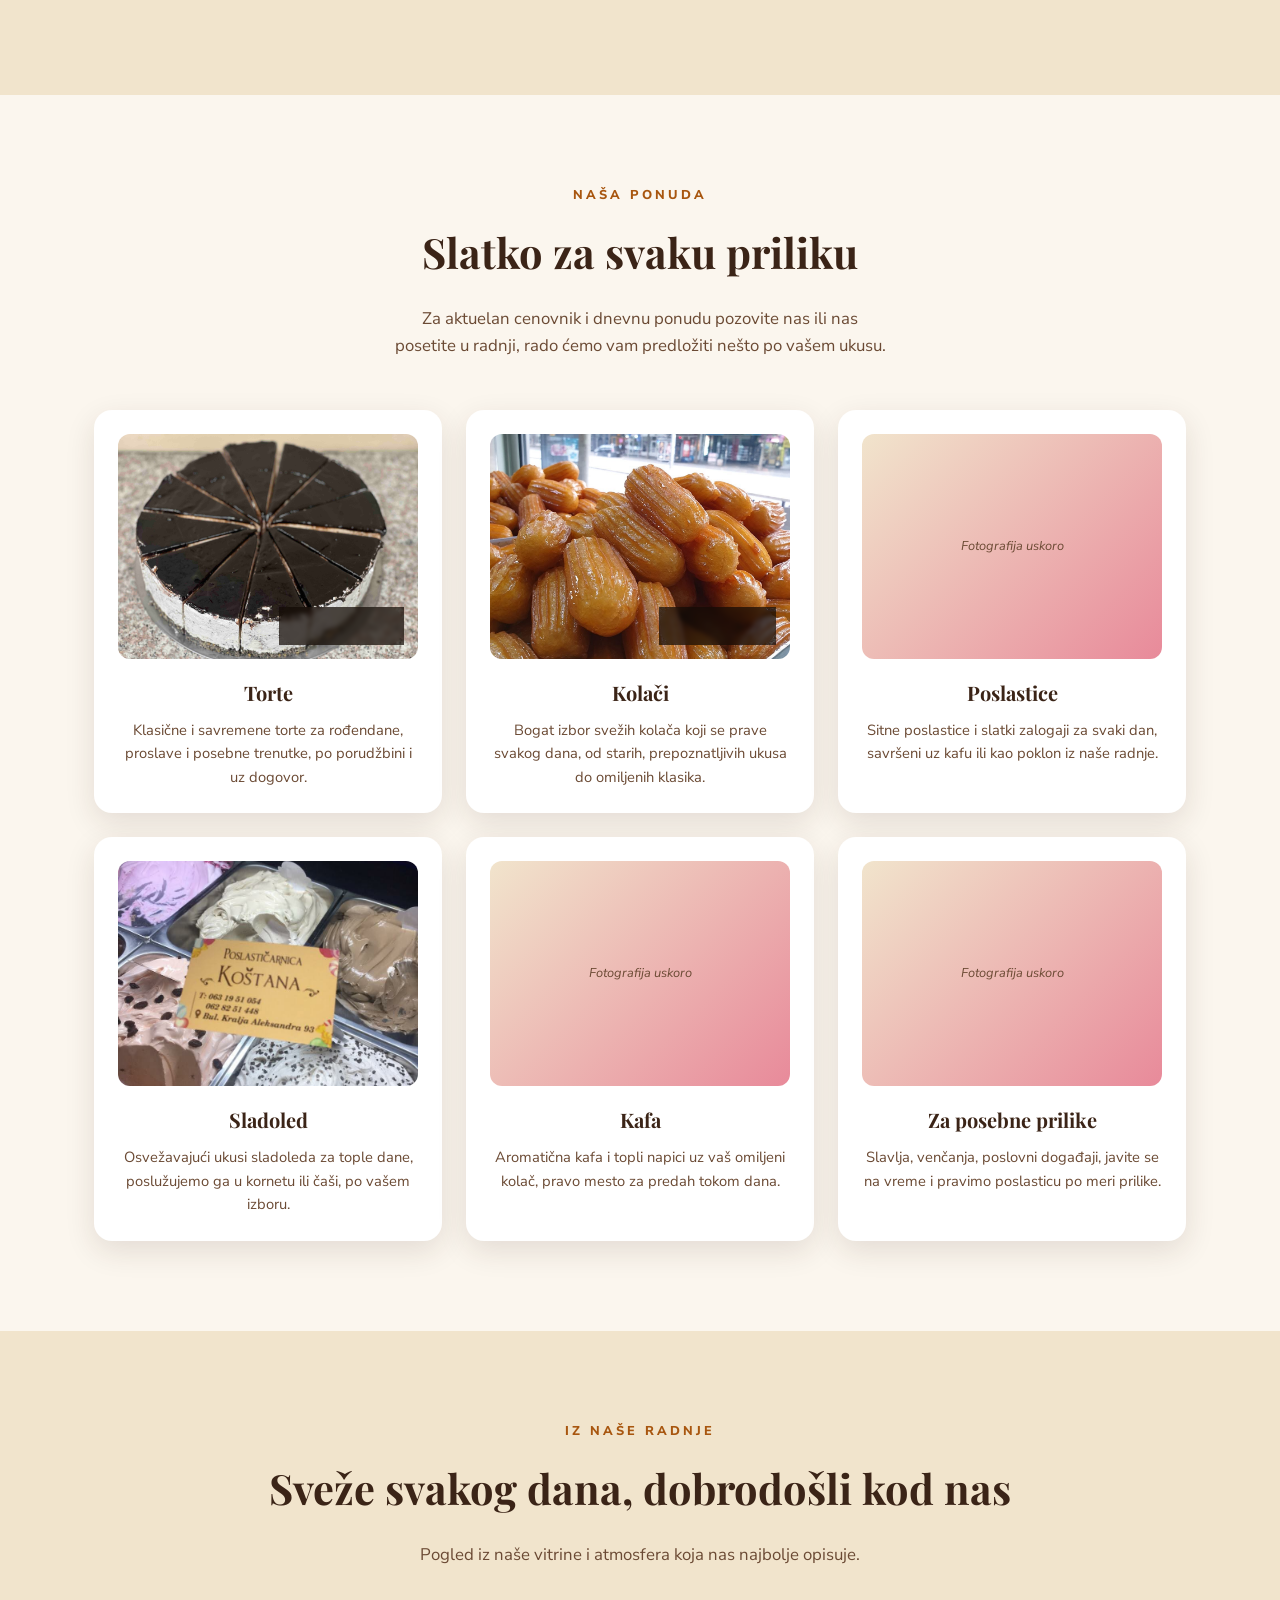
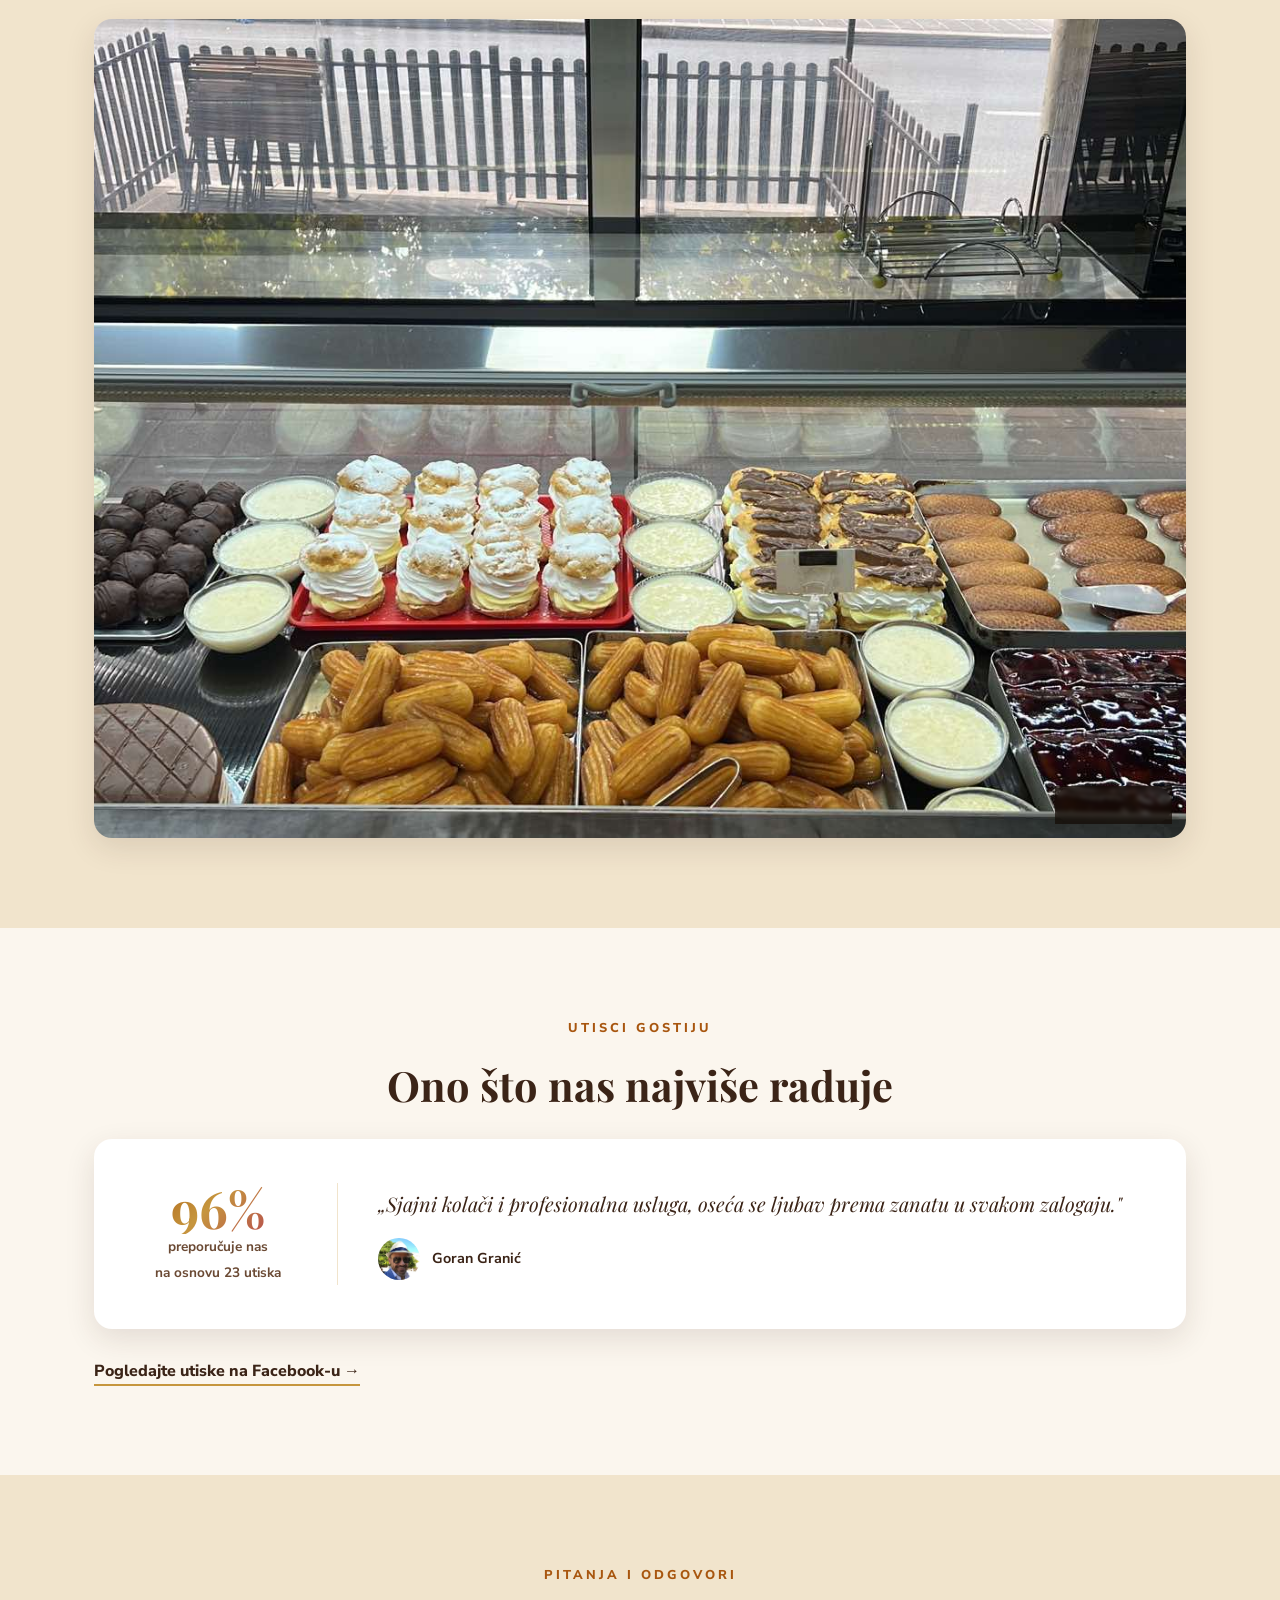
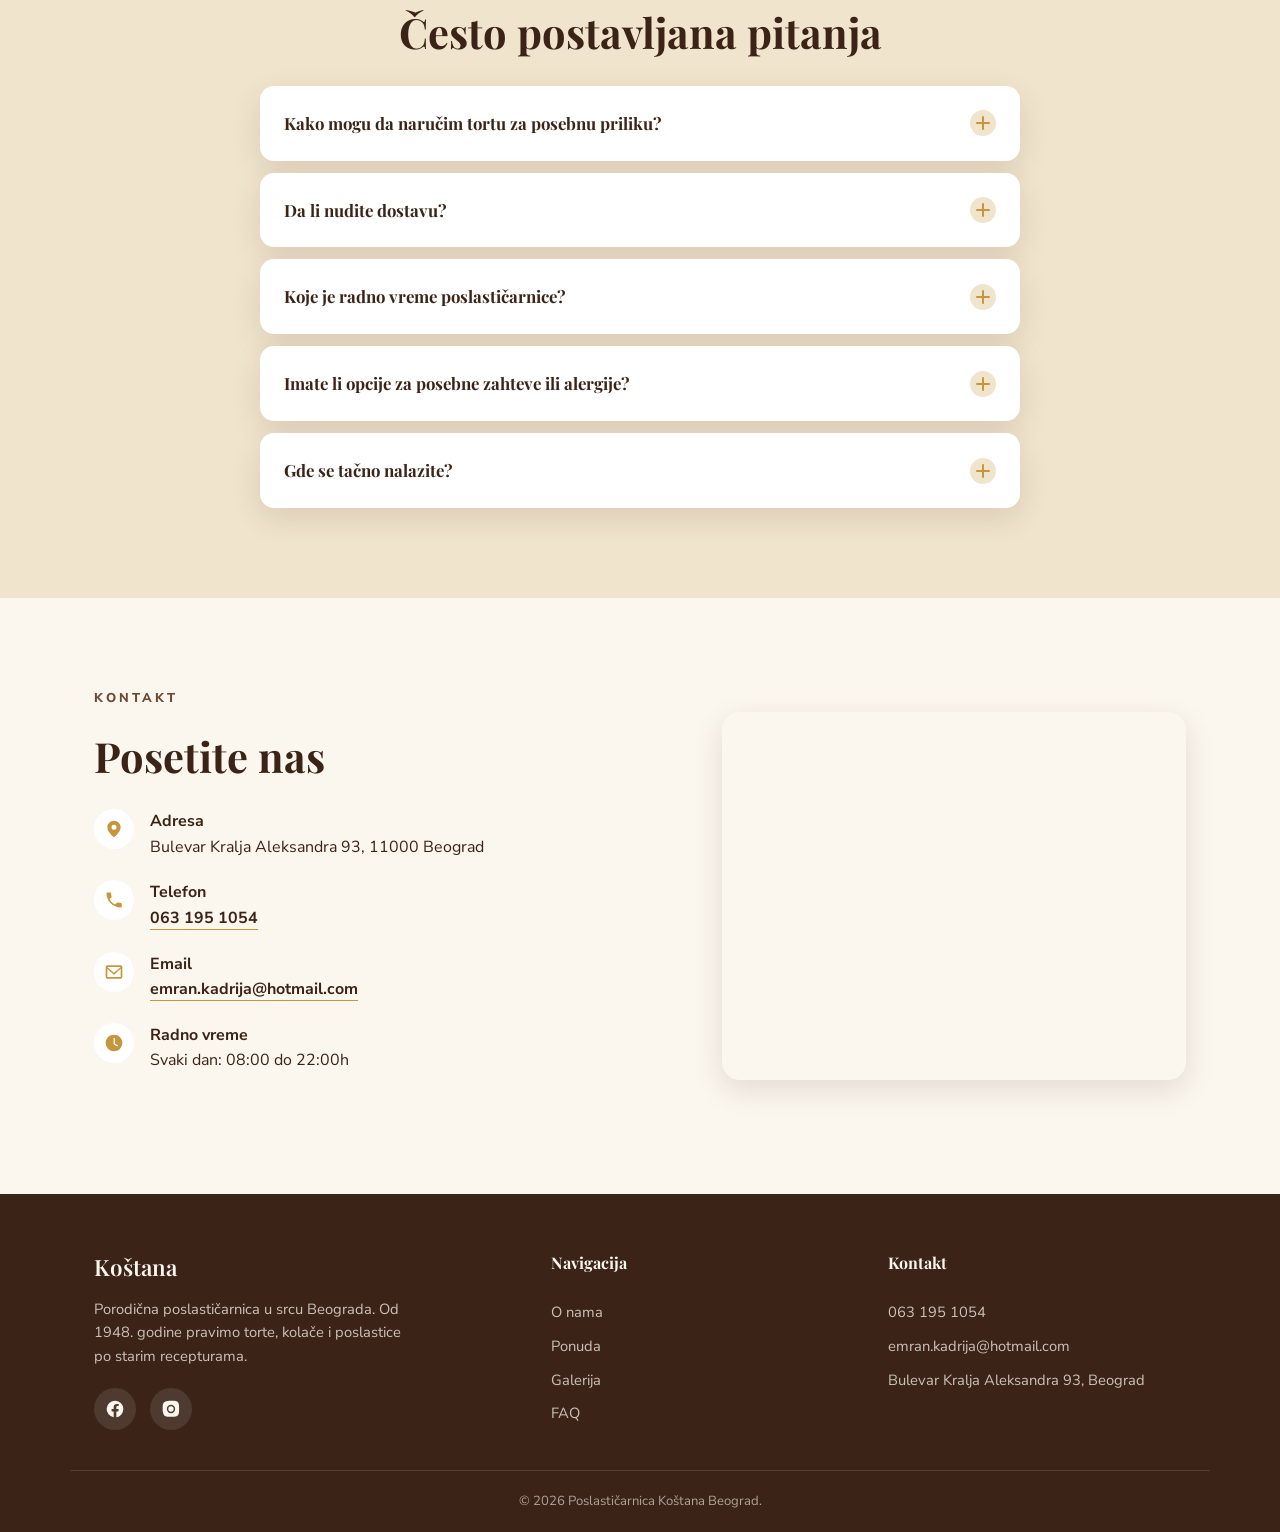
==== commit 41998955: "Restructure hero: lead with offer statement, brand name below H1 is now "Torte, kolači i poslastice " ====
--- a/originalni-tonovi/index.html
+++ b/originalni-tonovi/index.html
@@ -9,7 +9,7 @@
 <link rel="preconnect" href="https://fonts.googleapis.com">
 <link rel="preconnect" href="https://fonts.gstatic.com" crossorigin>
 <link href="https://fonts.googleapis.com/css2?family=Playfair+Display:wght@500;600;700&family=Nunito+Sans:wght@400;600;700;800&display=swap" rel="stylesheet">
-<link rel="stylesheet" href="css/style.css?v=6">
+<link rel="stylesheet" href="css/style.css?v=12">
 </head>
 <body>
 
@@ -69,9 +69,8 @@
   <section class="hero" id="pocetna">
     <div class="hero-photo" aria-hidden="true"></div>
     <div class="container hero-inner">
-      <p class="eyebrow reveal">Od 1948.</p>
-      <h1 class="reveal">Poslastičarnica<br><span class="accent">Koštana</span></h1>
-      <p class="hero-tagline reveal">Ručno pravljene torte, kolači i poslastice po porodičnoj recepturi, u srcu Beograda.</p>
+      <h1 class="reveal">Torte, kolači i poslastice<br>po porodičnim recepturama od 1948. godine</h1>
+      <p class="hero-brandline reveal">Poslastičarnica <span class="accent">Koštana</span></p>
       <p class="hero-info reveal">Bulevar Kralja Aleksandra 93, Beograd · Otvoreno svaki dan 08:00 do 22:00h</p>
       <div class="hero-actions reveal">
         <a href="tel:+381631951054" class="btn btn-primary">Pozovite nas</a>
--- a/originalni-tonovi/css/style.css
+++ b/originalni-tonovi/css/style.css
@@ -242,13 +242,24 @@
 
 .hero h1 {
   font-family: var(--font-head);
-  font-size: clamp(3rem, 7.5vw, 5.6rem);
-  line-height: 1.08;
-  margin: 0 0 14px;
+  font-size: clamp(1.9rem, 4.6vw, 3.4rem);
+  line-height: 1.2;
+  margin: 0 0 16px;
   color: var(--white);
   text-shadow: 0 2px 16px rgba(0, 0, 0, 0.55);
 }
 .hero h1 .accent {
+  color: var(--gold-light);
+}
+.hero-brandline {
+  font-family: var(--font-head);
+  font-size: clamp(1.6rem, 3.2vw, 2.2rem);
+  font-weight: 600;
+  color: var(--cream);
+  text-shadow: 0 2px 16px rgba(0, 0, 0, 0.55);
+  margin: 0 0 16px;
+}
+.hero-brandline .accent {
   color: var(--gold-light);
 }
 
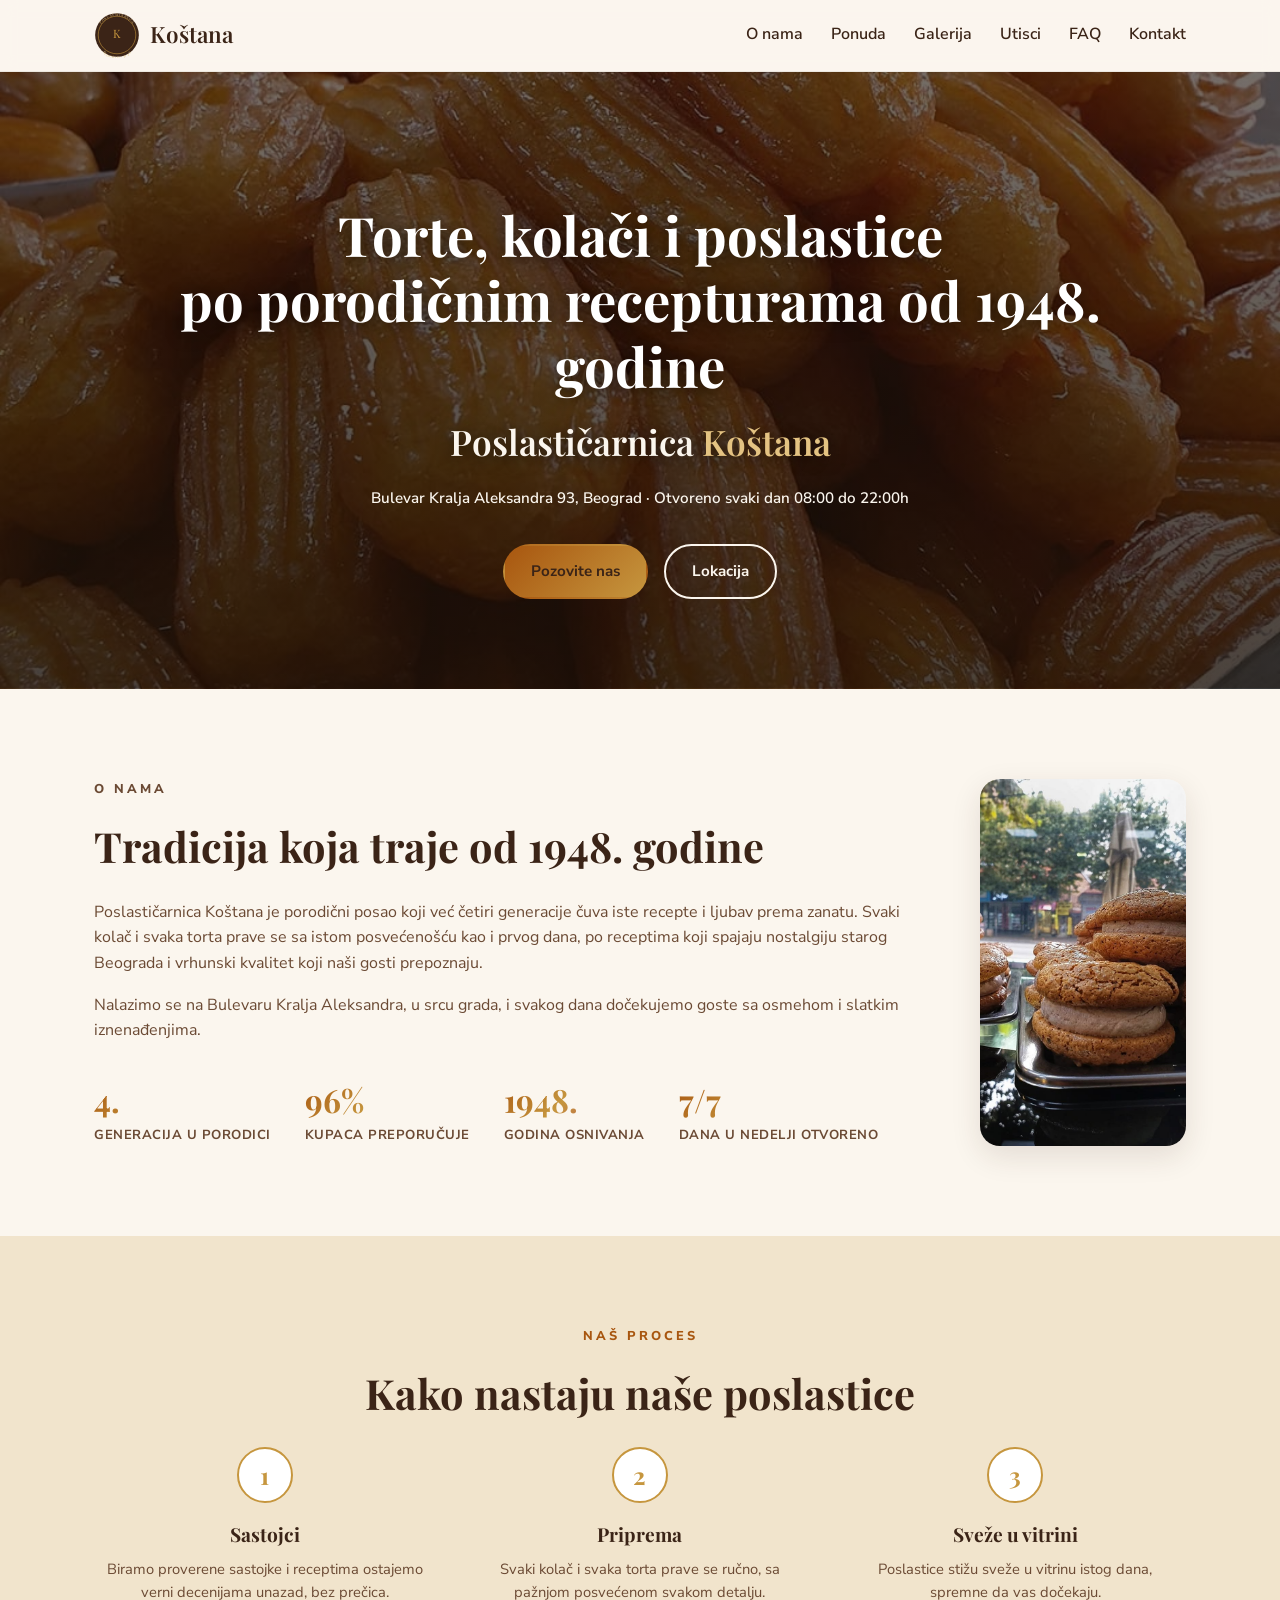
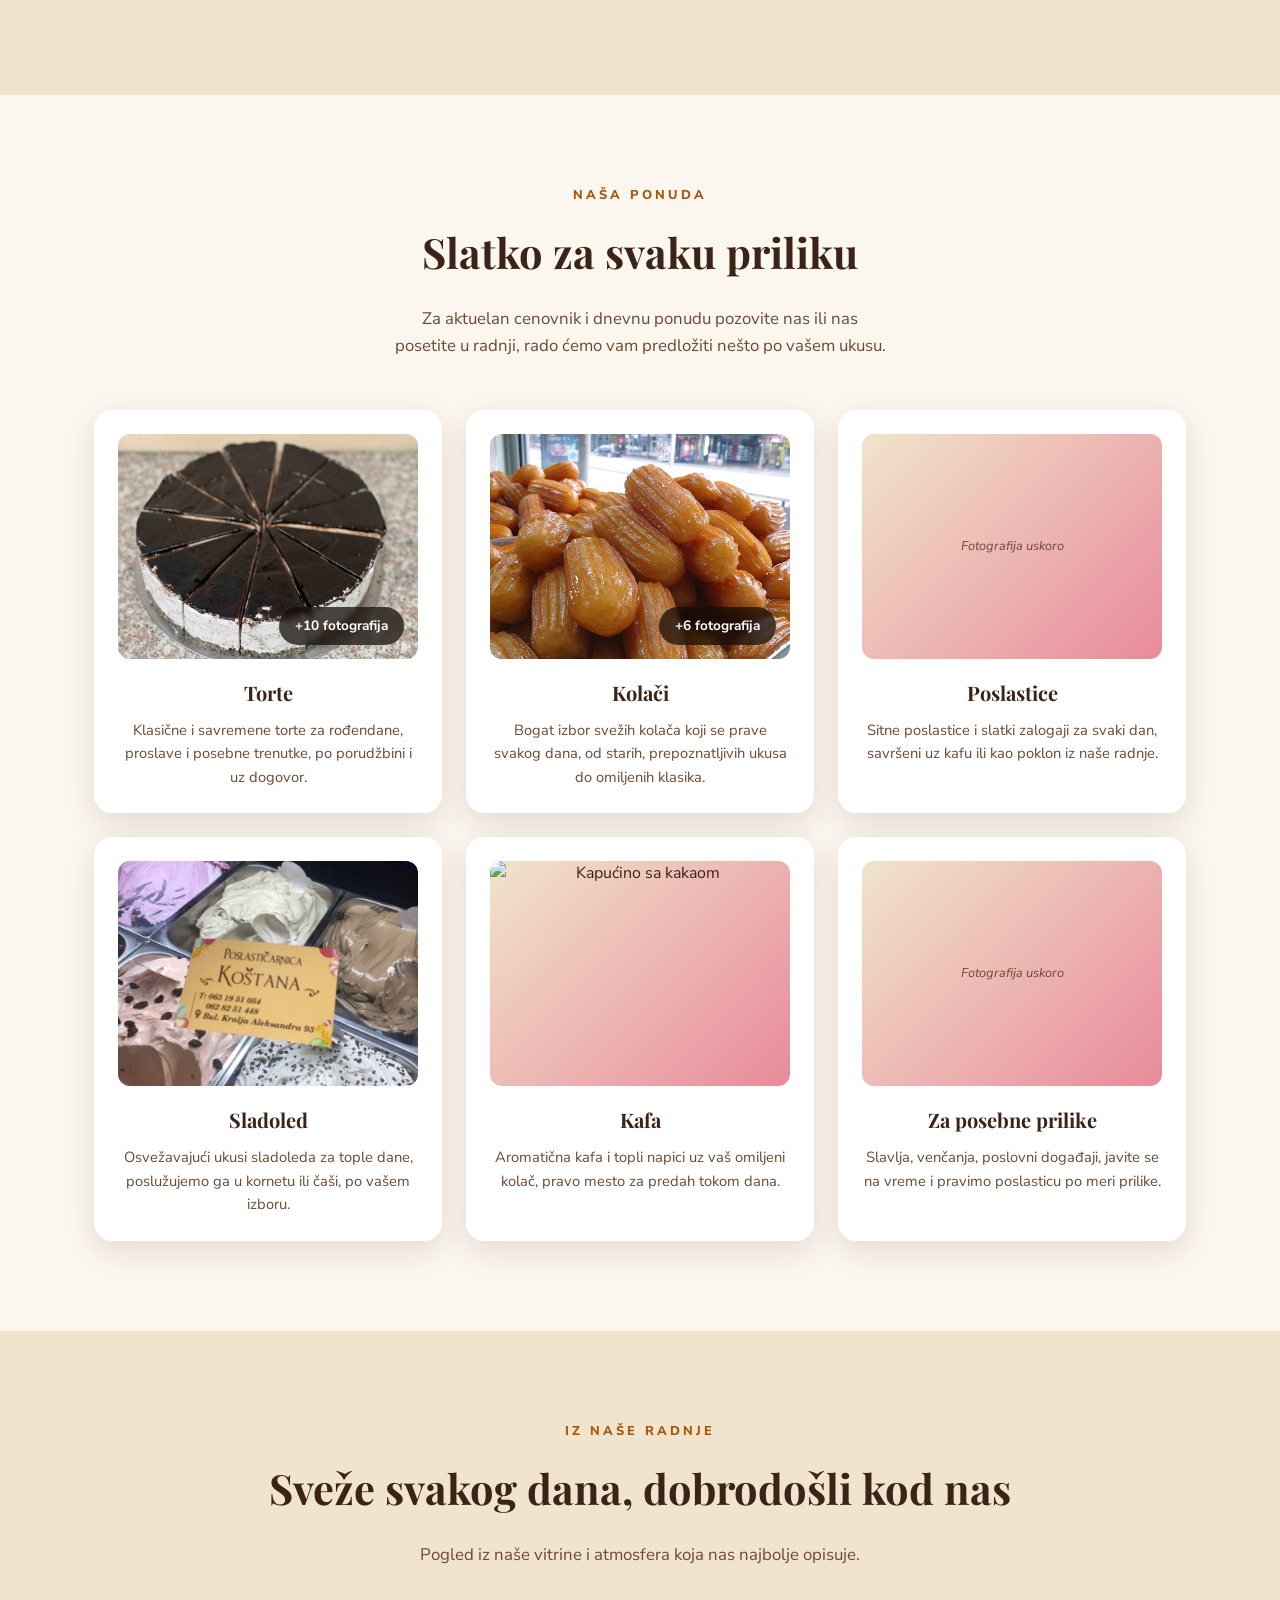
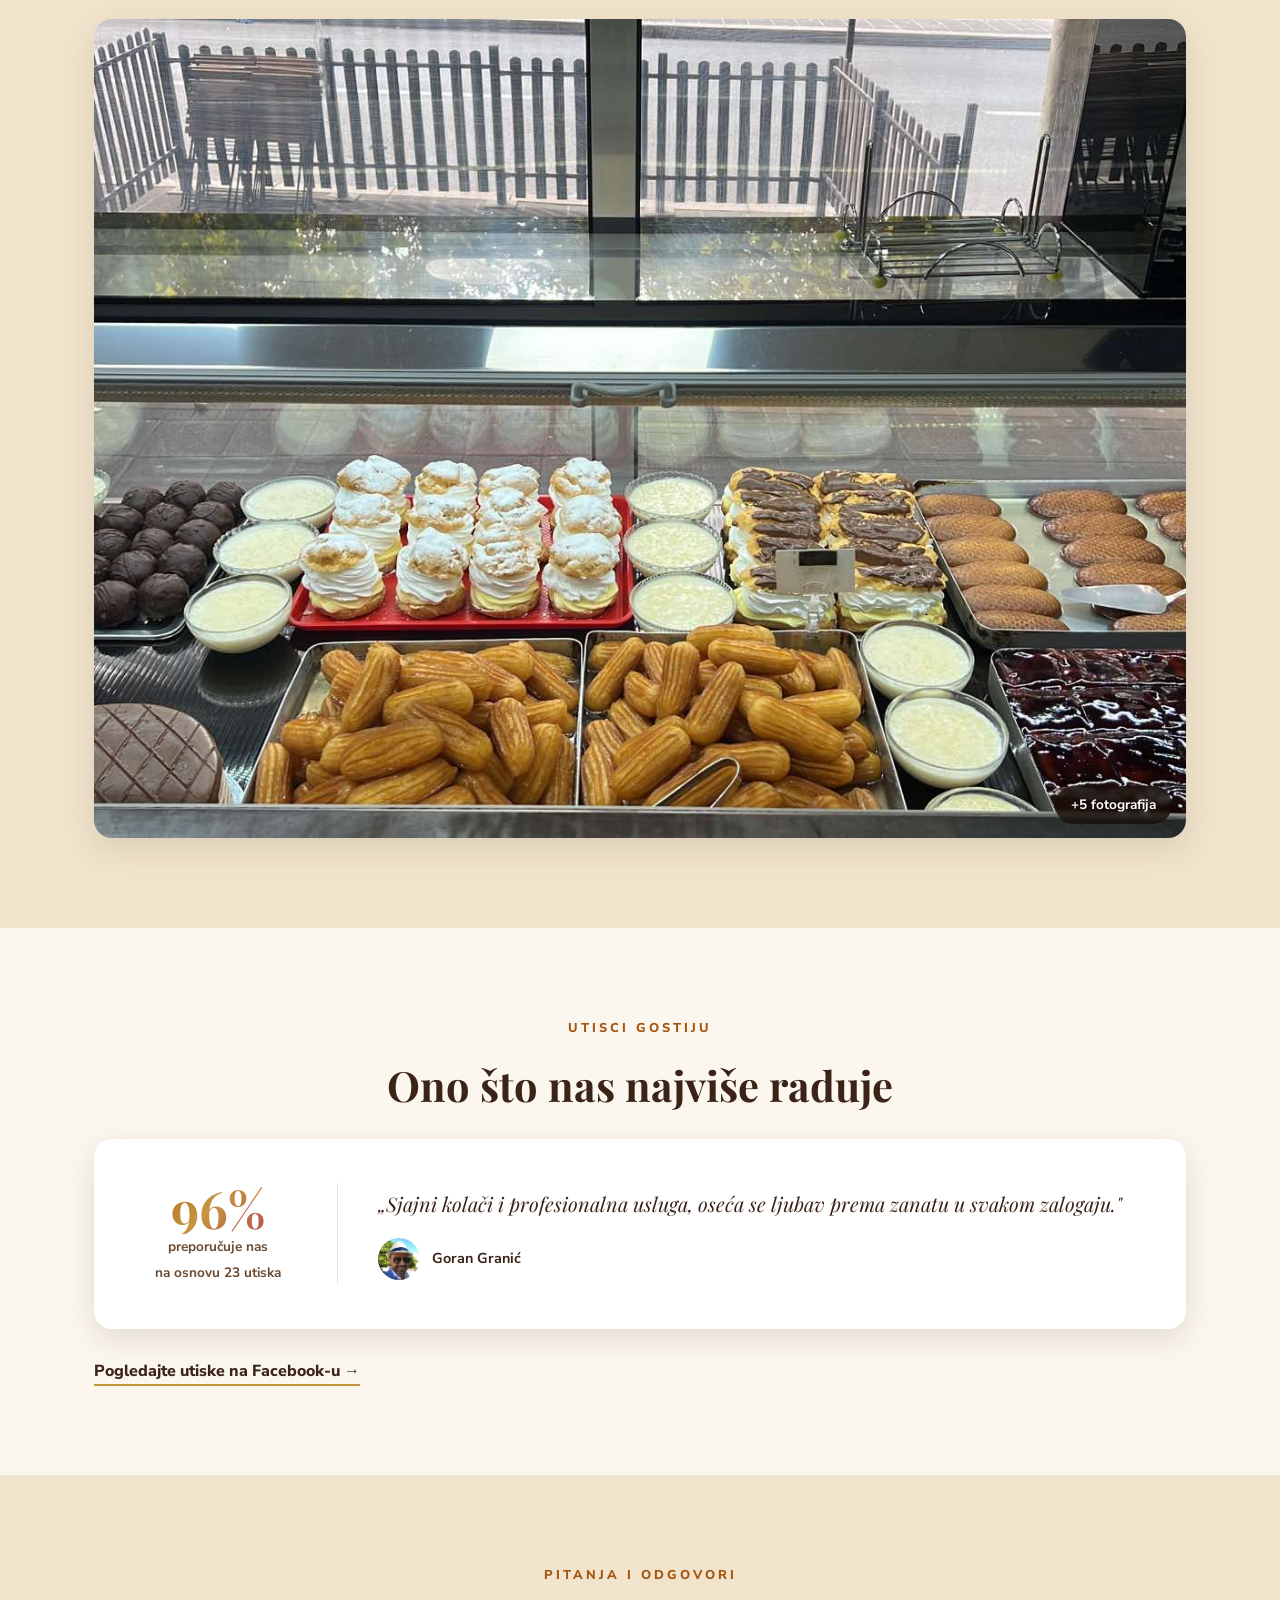
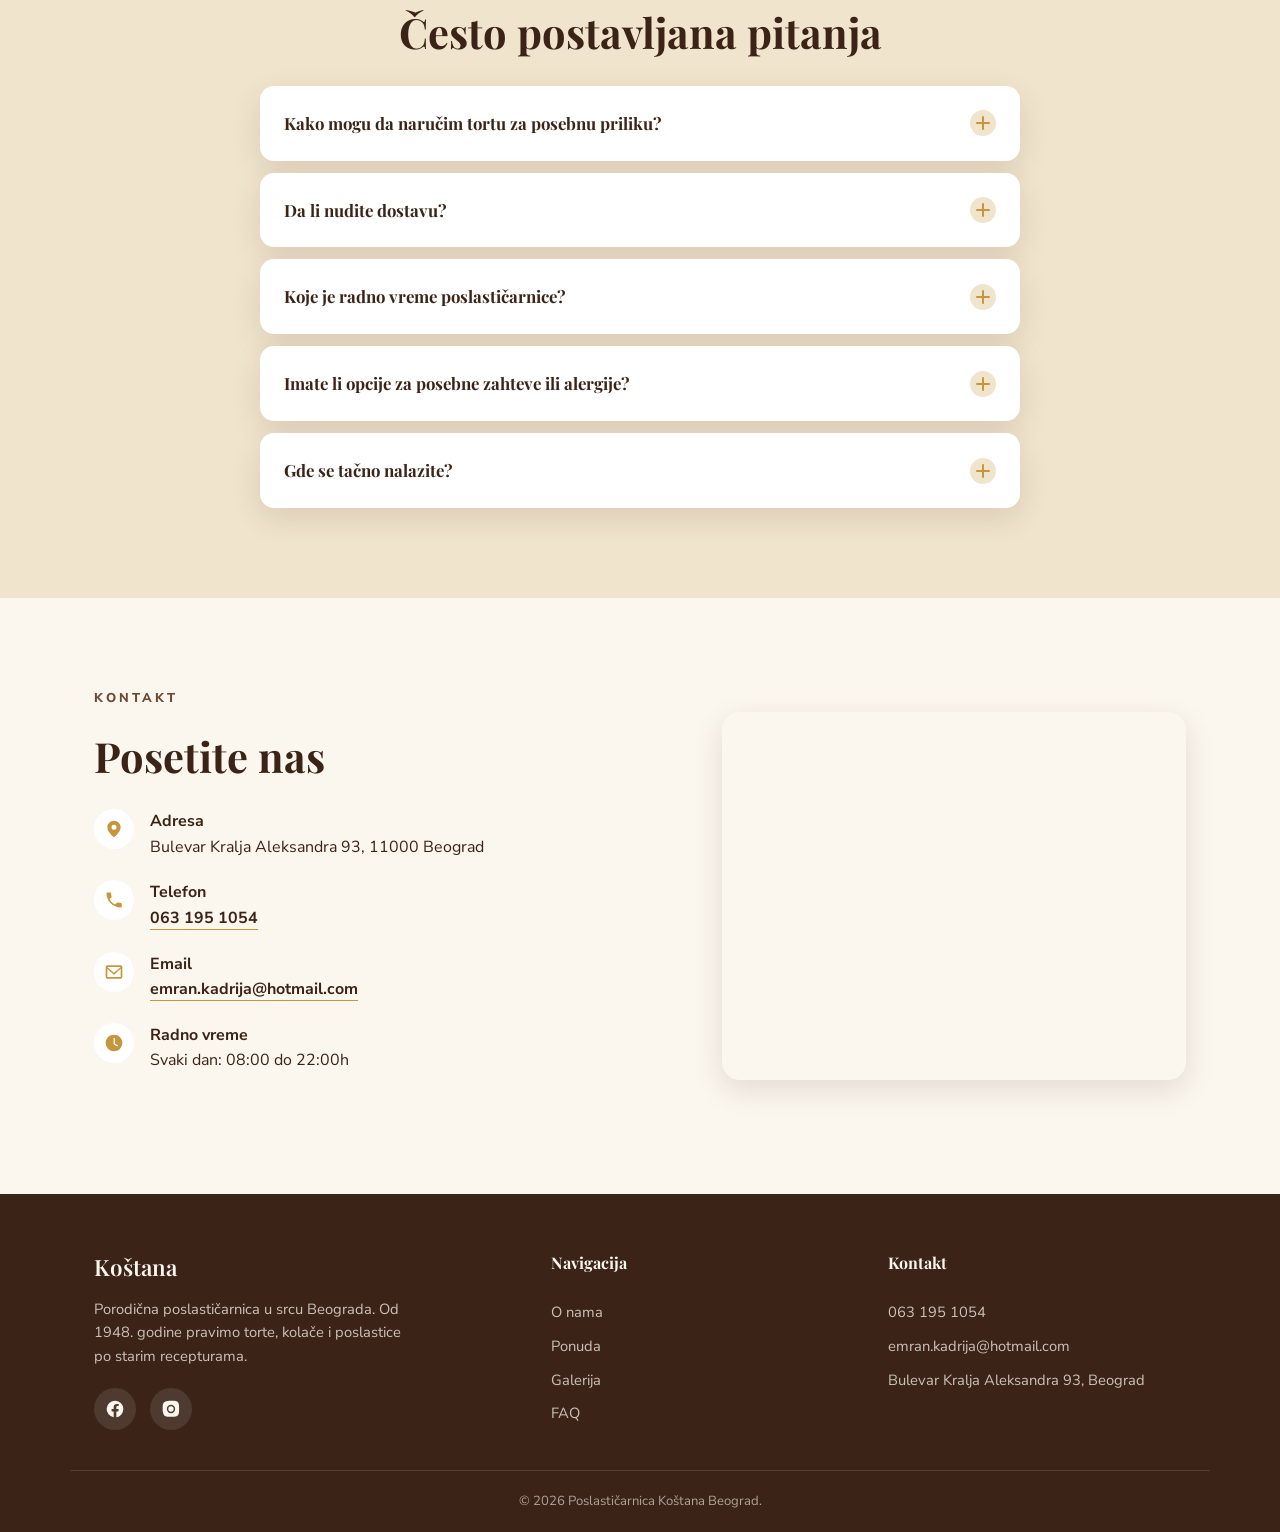
==== commit a09ddcc8: "Use real photo for testimonial avatar instead of initials Co-Authored-By: Claude Sonnet 5 <noreply@a" ====
--- a/originalni-tonovi/index.html
+++ b/originalni-tonovi/index.html
@@ -9,7 +9,7 @@
 <link rel="preconnect" href="https://fonts.googleapis.com">
 <link rel="preconnect" href="https://fonts.gstatic.com" crossorigin>
 <link href="https://fonts.googleapis.com/css2?family=Playfair+Display:wght@500;600;700&family=Nunito+Sans:wght@400;600;700;800&display=swap" rel="stylesheet">
-<link rel="stylesheet" href="css/style.css?v=12">
+<link rel="stylesheet" href="css/style.css?v=13">
 </head>
 <body>
 
@@ -172,7 +172,12 @@
           <p>Osvežavajući ukusi sladoleda za tople dane, poslužujemo ga u kornetu ili čaši, po vašem izboru.</p>
         </article>
         <article class="card reveal">
-          <div class="card-photo placeholder" aria-hidden="true">Fotografija uskoro</div>
+          <div class="card-photo">
+            <picture>
+              <source media="(max-width: 768px)" srcset="https://res.cloudinary.com/kvmyacfo/image/upload/w_400,q_auto,f_auto/Capuccino_pufneg">
+              <img src="https://res.cloudinary.com/kvmyacfo/image/upload/w_800,q_auto,f_auto/Capuccino_pufneg" alt="Kapućino sa kakaom" loading="lazy">
+            </picture>
+          </div>
           <h3>Kafa</h3>
           <p>Aromatična kafa i topli napici uz vaš omiljeni kolač, pravo mesto za predah tokom dana.</p>
         </article>
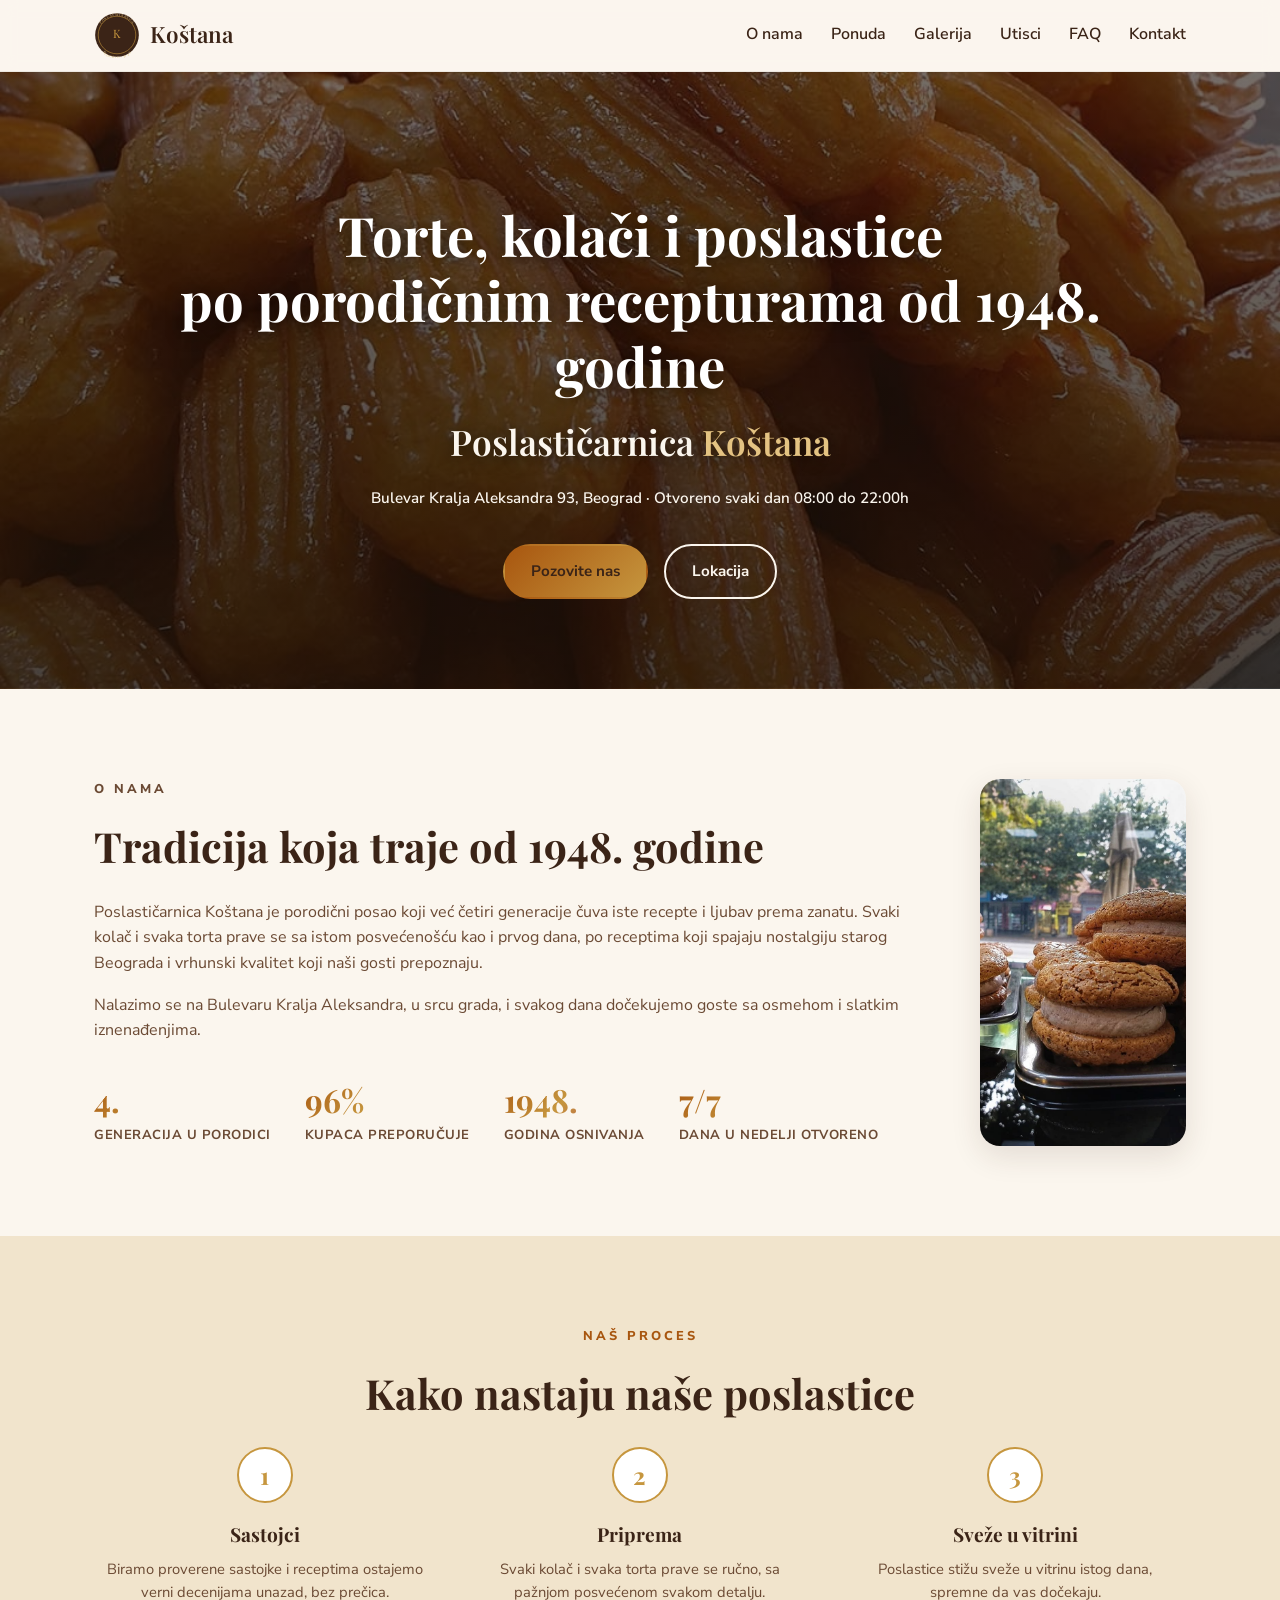
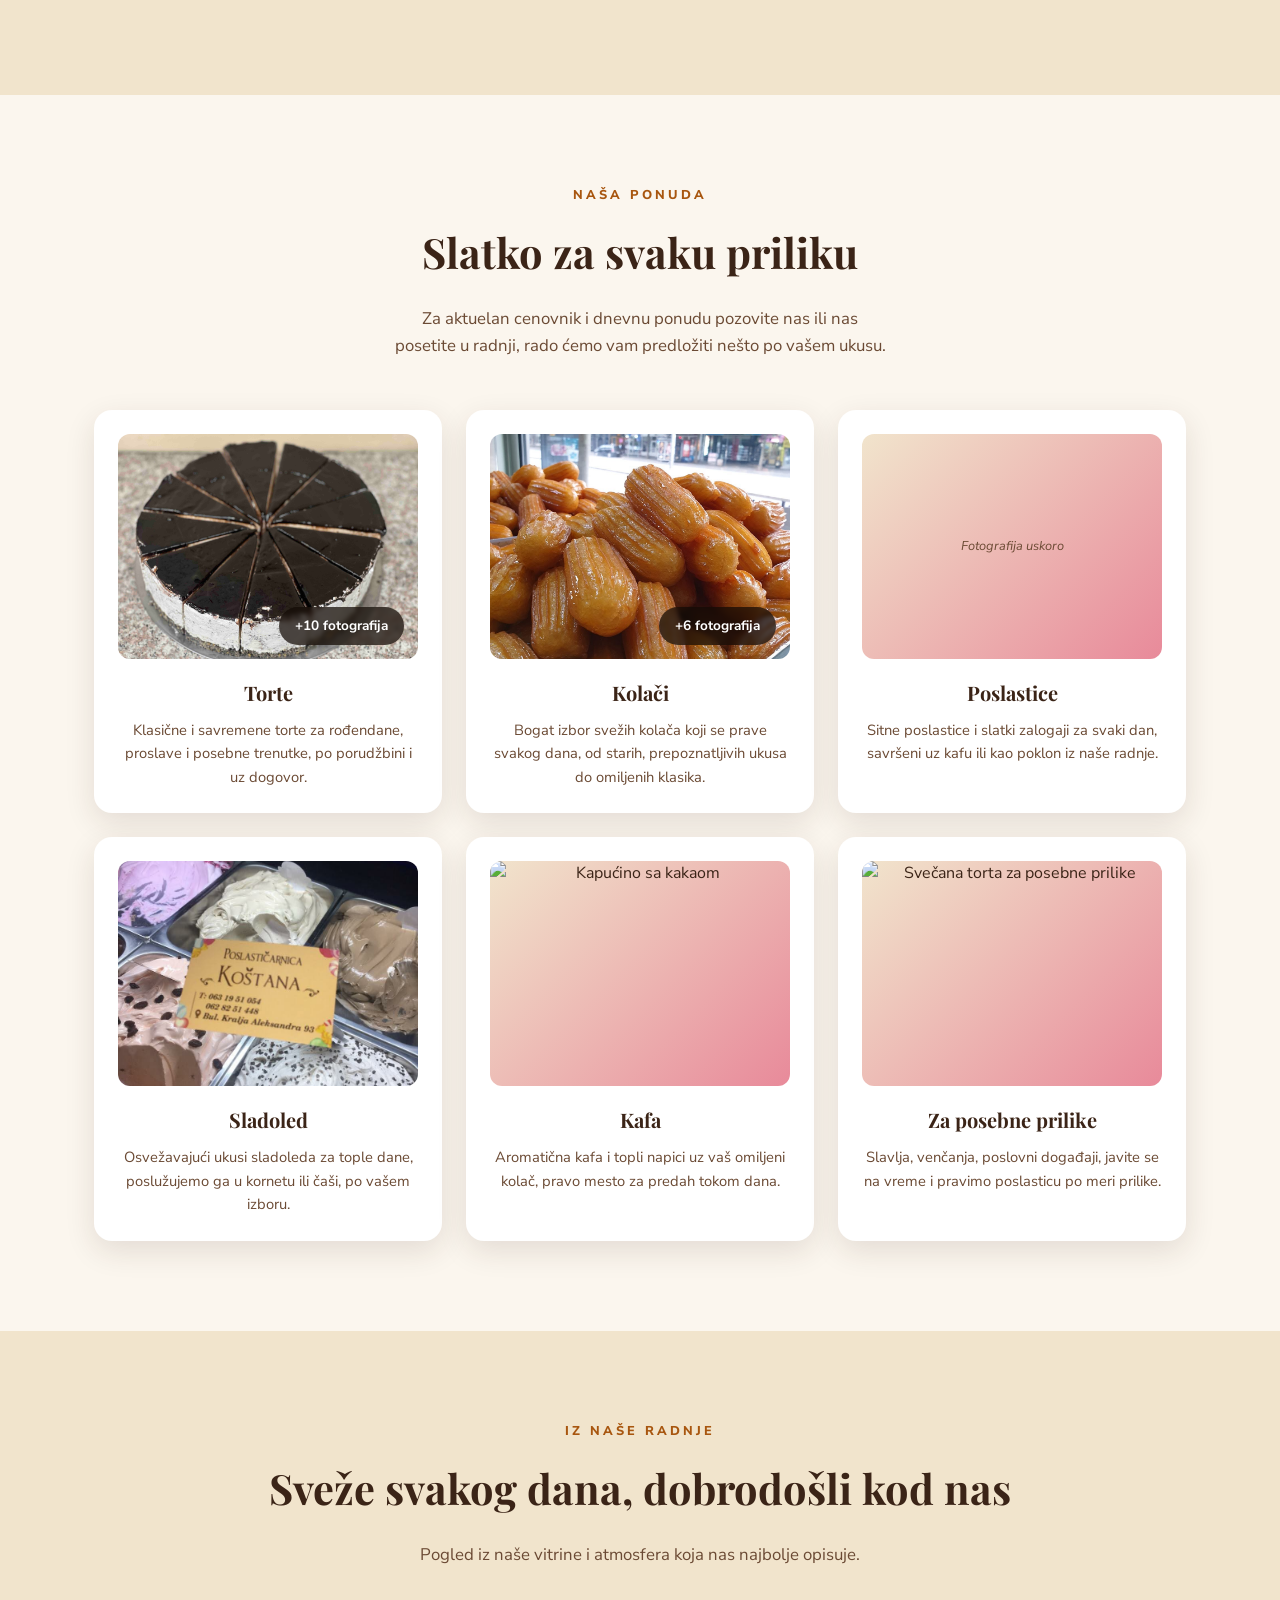
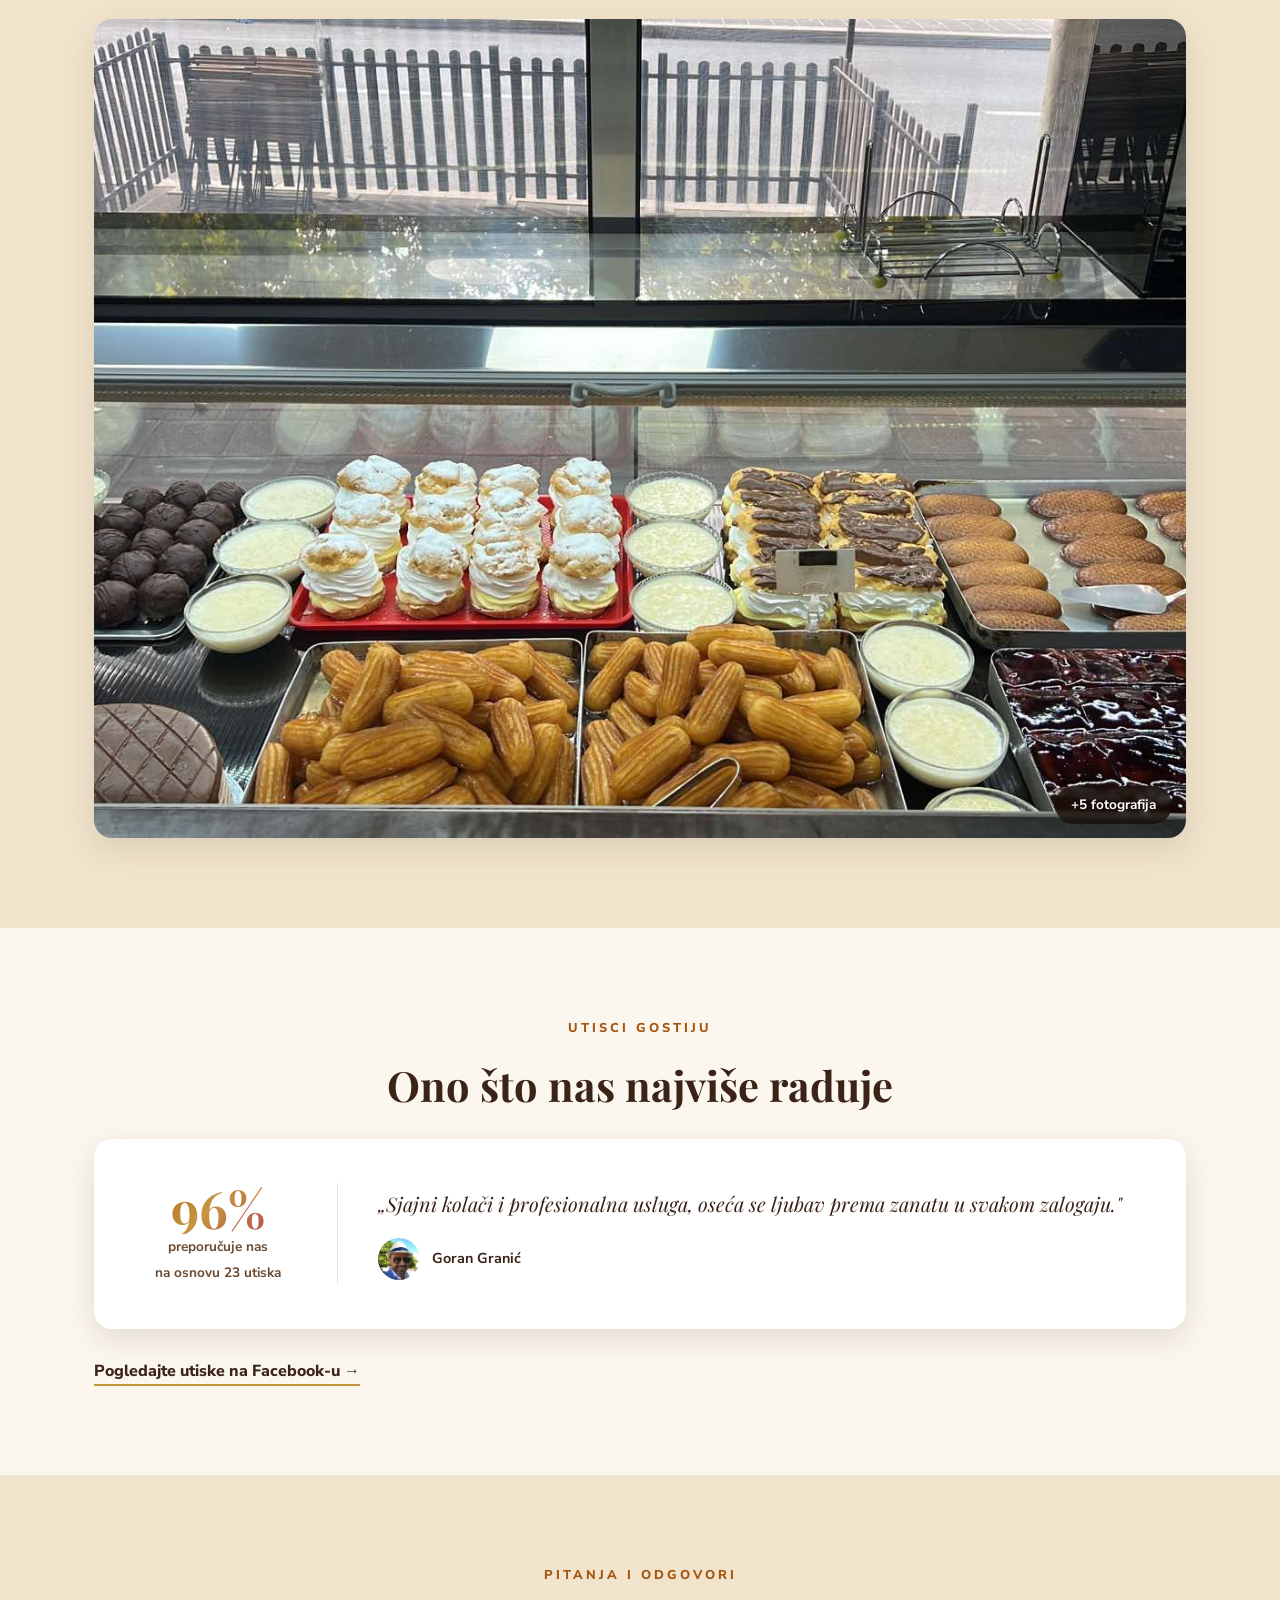
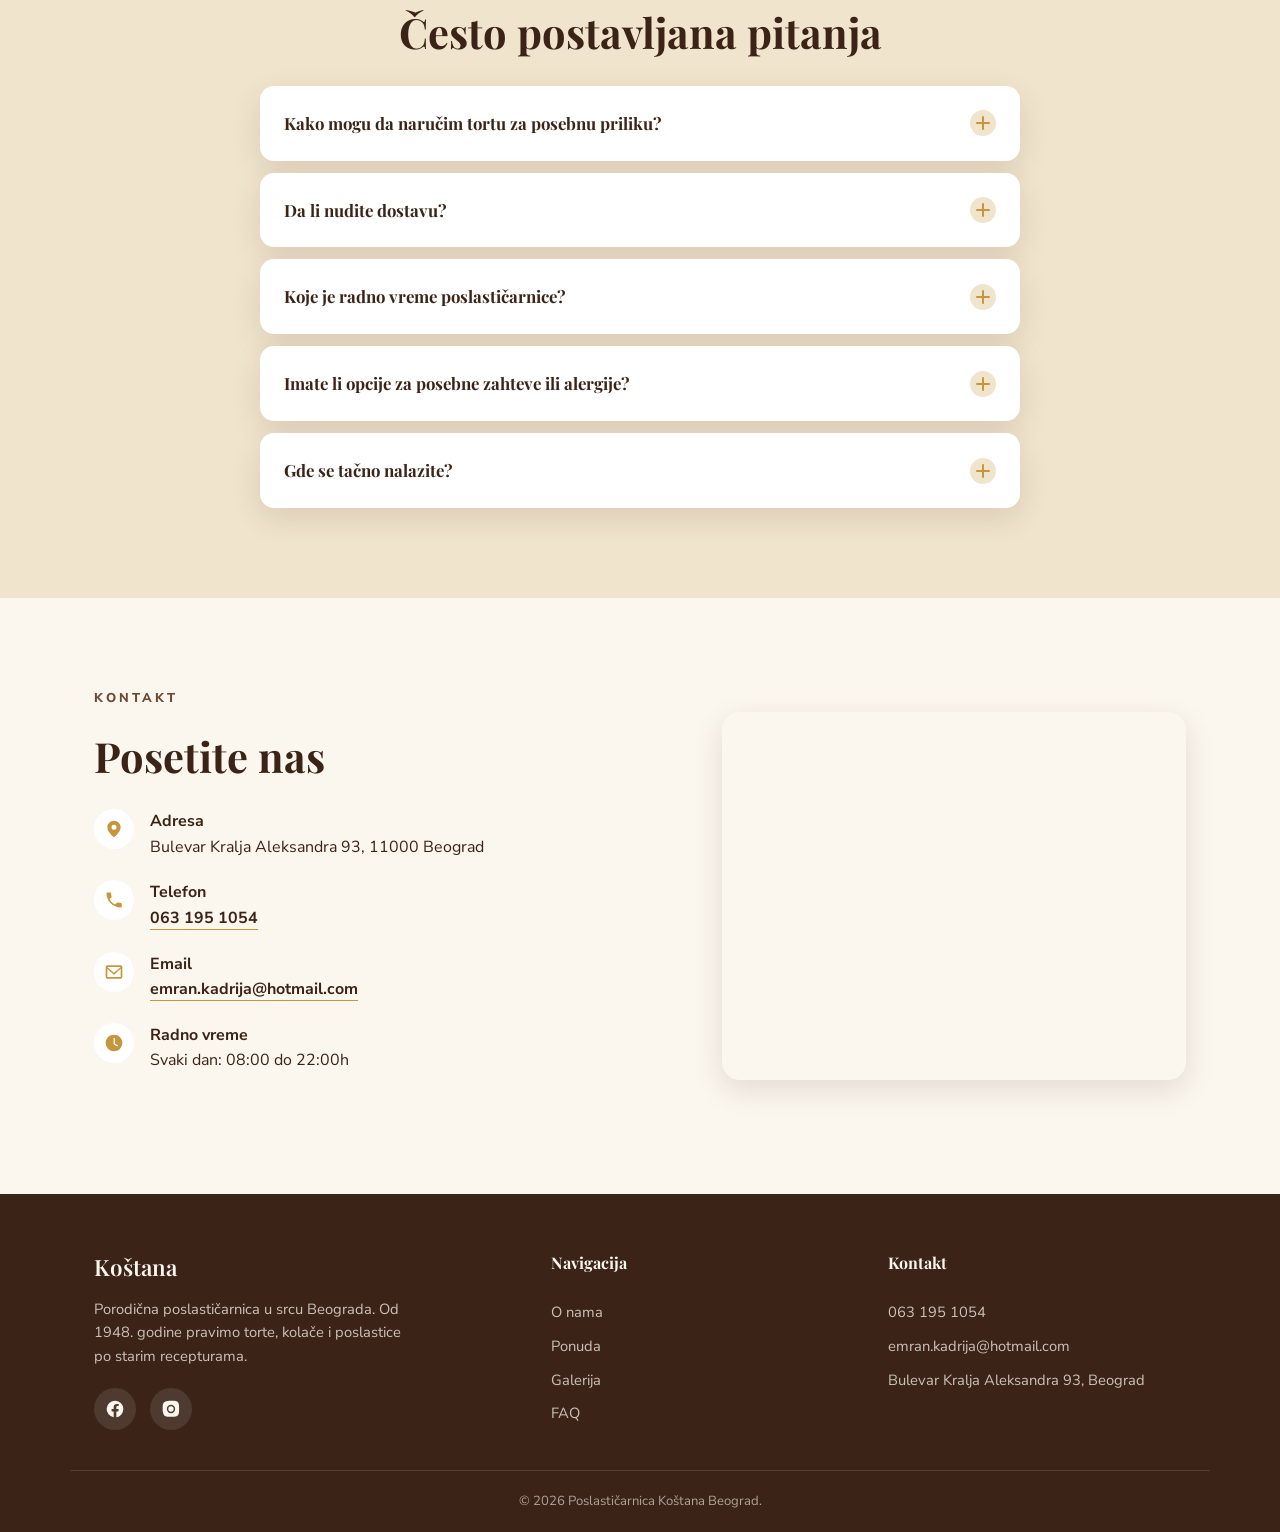
==== commit b58d028a: "Add svečana torta photo to Za posebne prilike card Co-Authored-By: Claude Sonnet 5 <noreply@anthropi" ====
--- a/originalni-tonovi/index.html
+++ b/originalni-tonovi/index.html
@@ -9,7 +9,7 @@
 <link rel="preconnect" href="https://fonts.googleapis.com">
 <link rel="preconnect" href="https://fonts.gstatic.com" crossorigin>
 <link href="https://fonts.googleapis.com/css2?family=Playfair+Display:wght@500;600;700&family=Nunito+Sans:wght@400;600;700;800&display=swap" rel="stylesheet">
-<link rel="stylesheet" href="css/style.css?v=13">
+<link rel="stylesheet" href="css/style.css?v=14">
 </head>
 <body>
 
@@ -182,7 +182,12 @@
           <p>Aromatična kafa i topli napici uz vaš omiljeni kolač, pravo mesto za predah tokom dana.</p>
         </article>
         <article class="card reveal">
-          <div class="card-photo placeholder" aria-hidden="true">Fotografija uskoro</div>
+          <div class="card-photo">
+            <picture>
+              <source media="(max-width: 768px)" srcset="https://res.cloudinary.com/kvmyacfo/image/upload/w_400,q_auto,f_auto/Sve%C4%8Dana_Torta_mk5wkk">
+              <img src="https://res.cloudinary.com/kvmyacfo/image/upload/w_800,q_auto,f_auto/Sve%C4%8Dana_Torta_mk5wkk" alt="Svečana torta za posebne prilike" loading="lazy">
+            </picture>
+          </div>
           <h3>Za posebne prilike</h3>
           <p>Slavlja, venčanja, poslovni događaji, javite se na vreme i pravimo poslasticu po meri prilike.</p>
         </article>
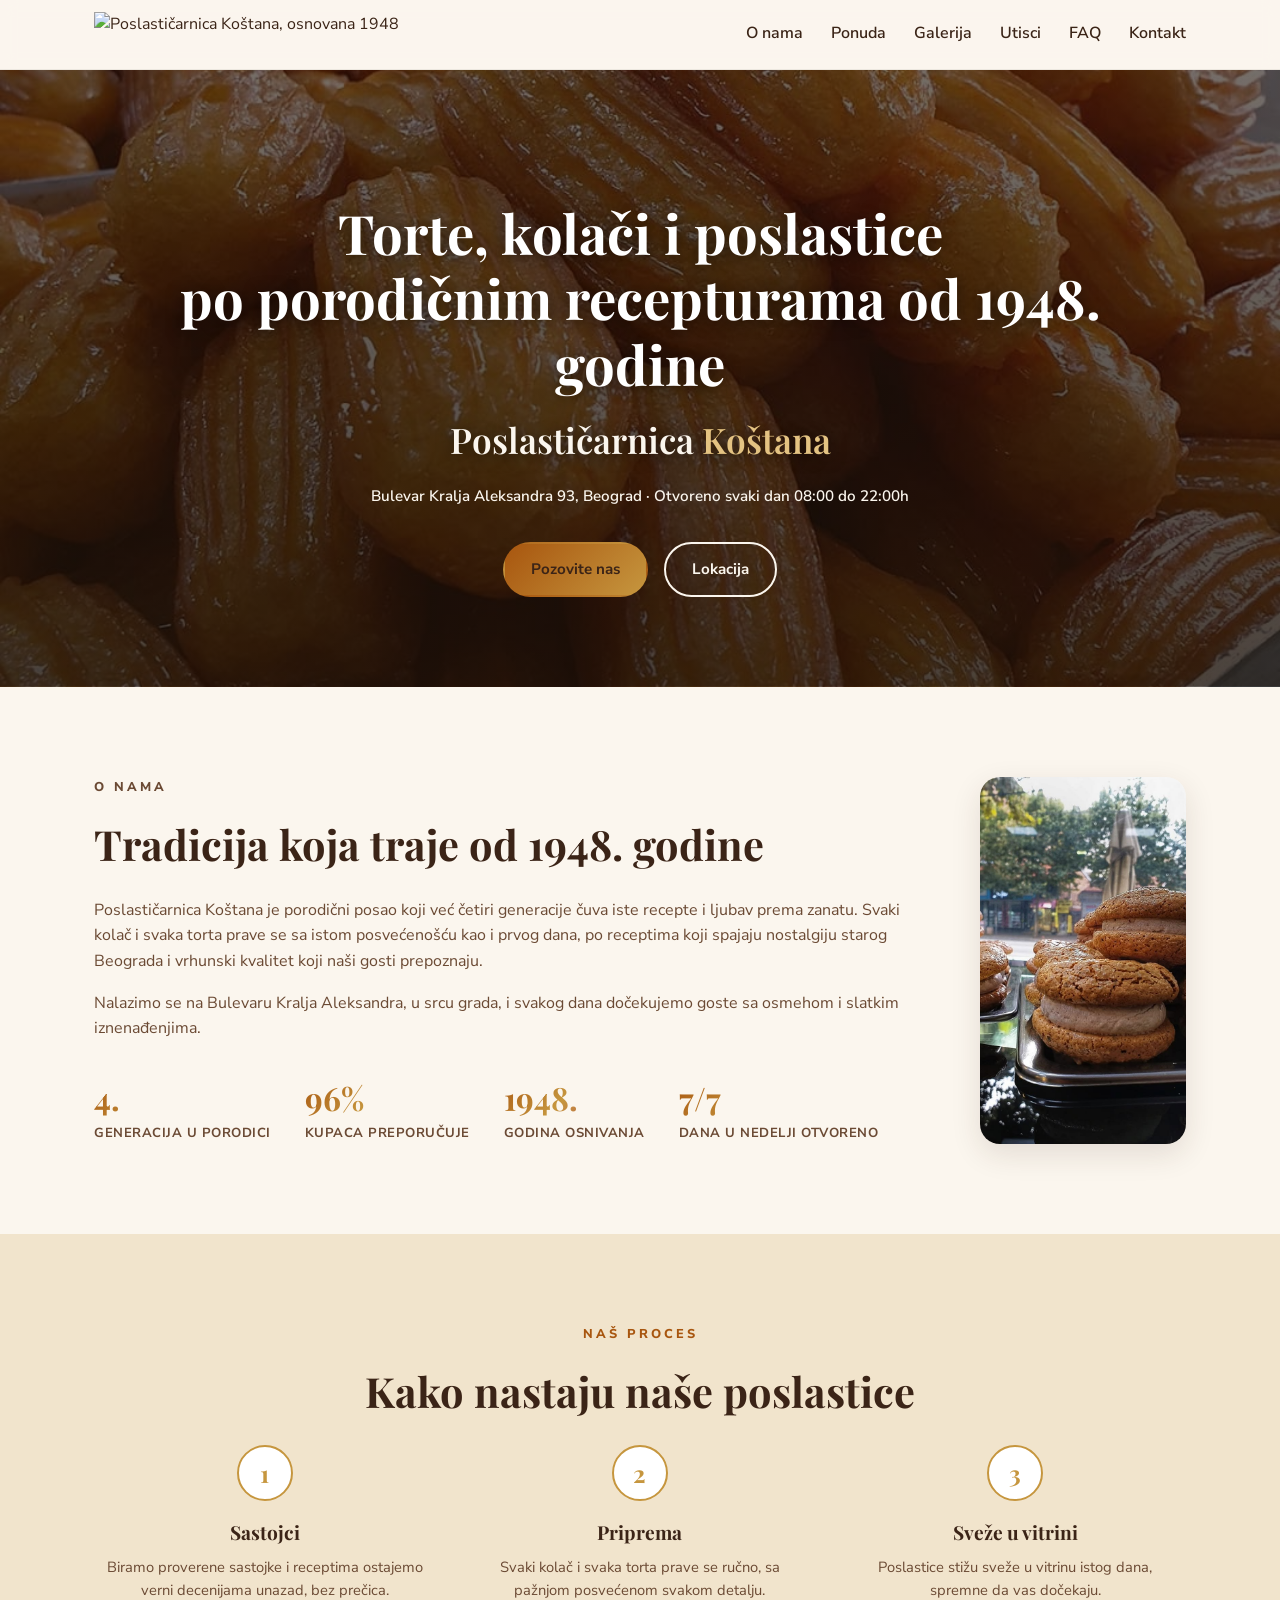
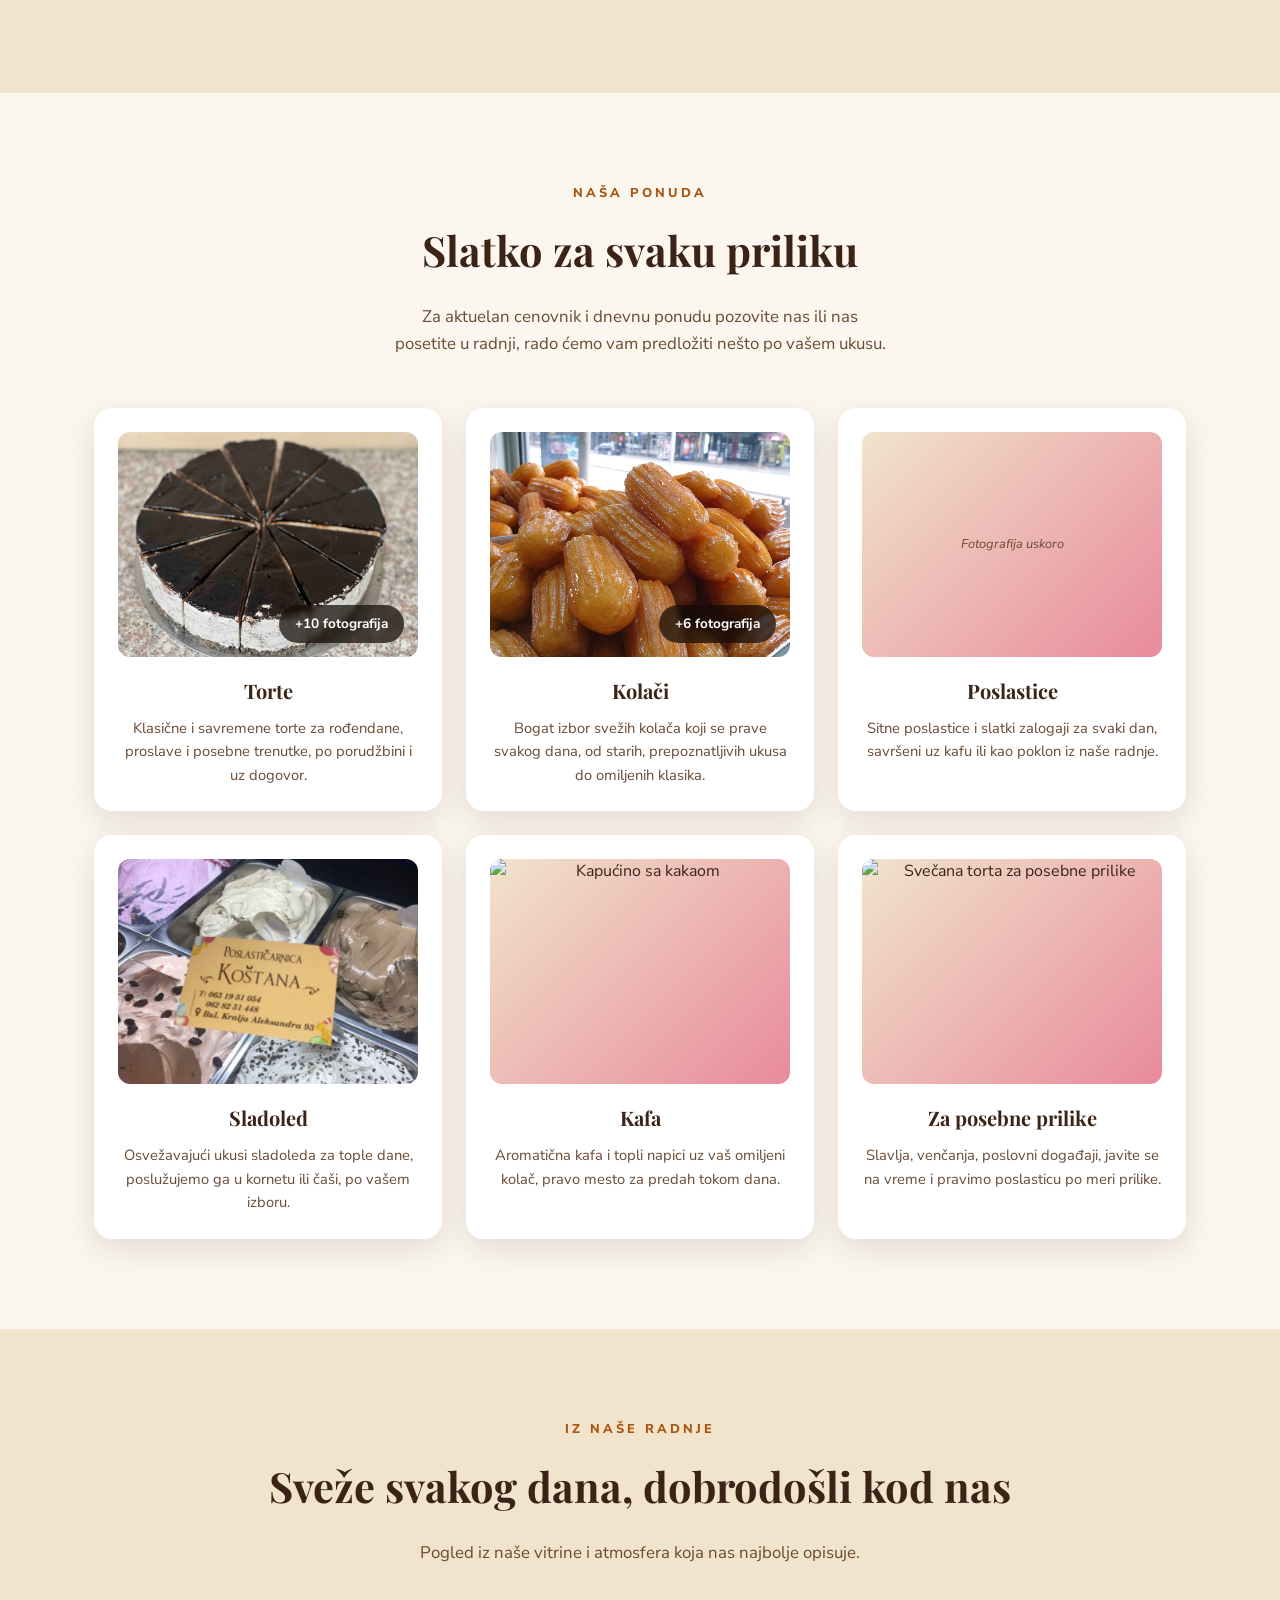
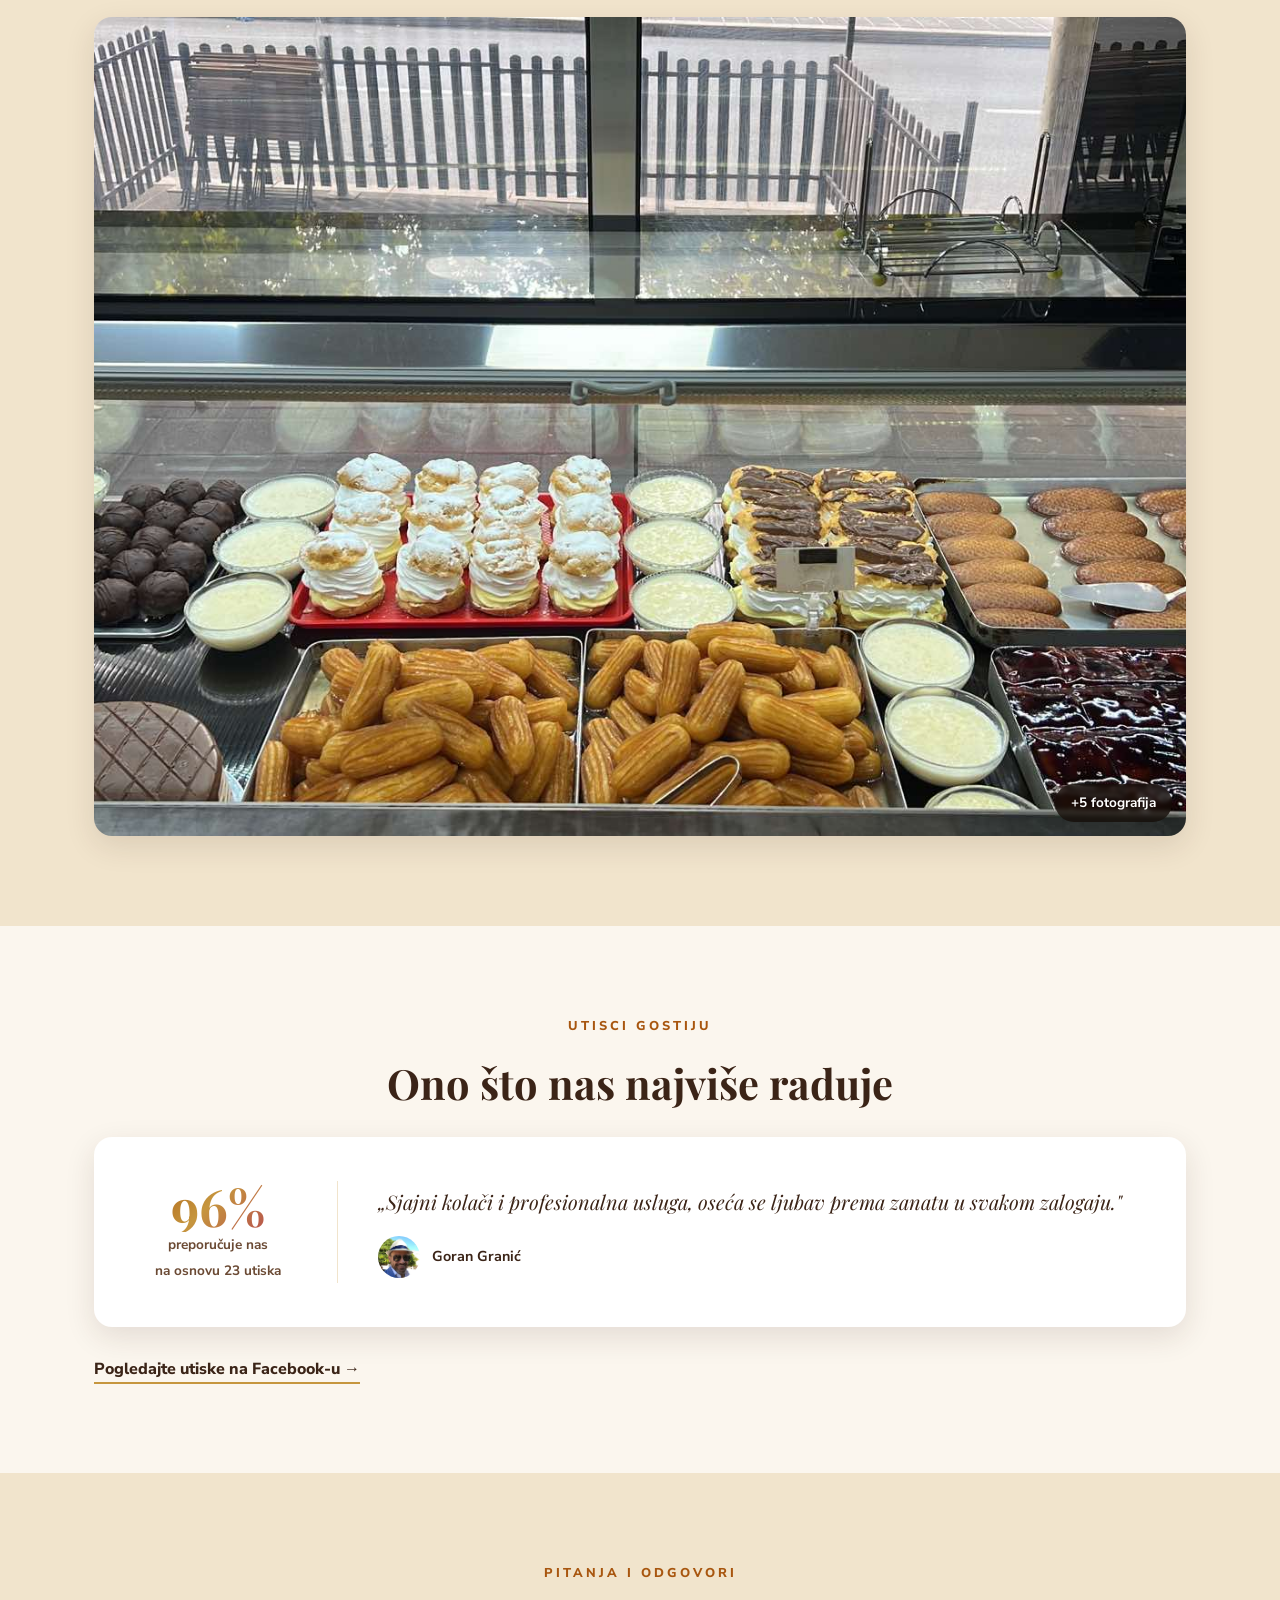
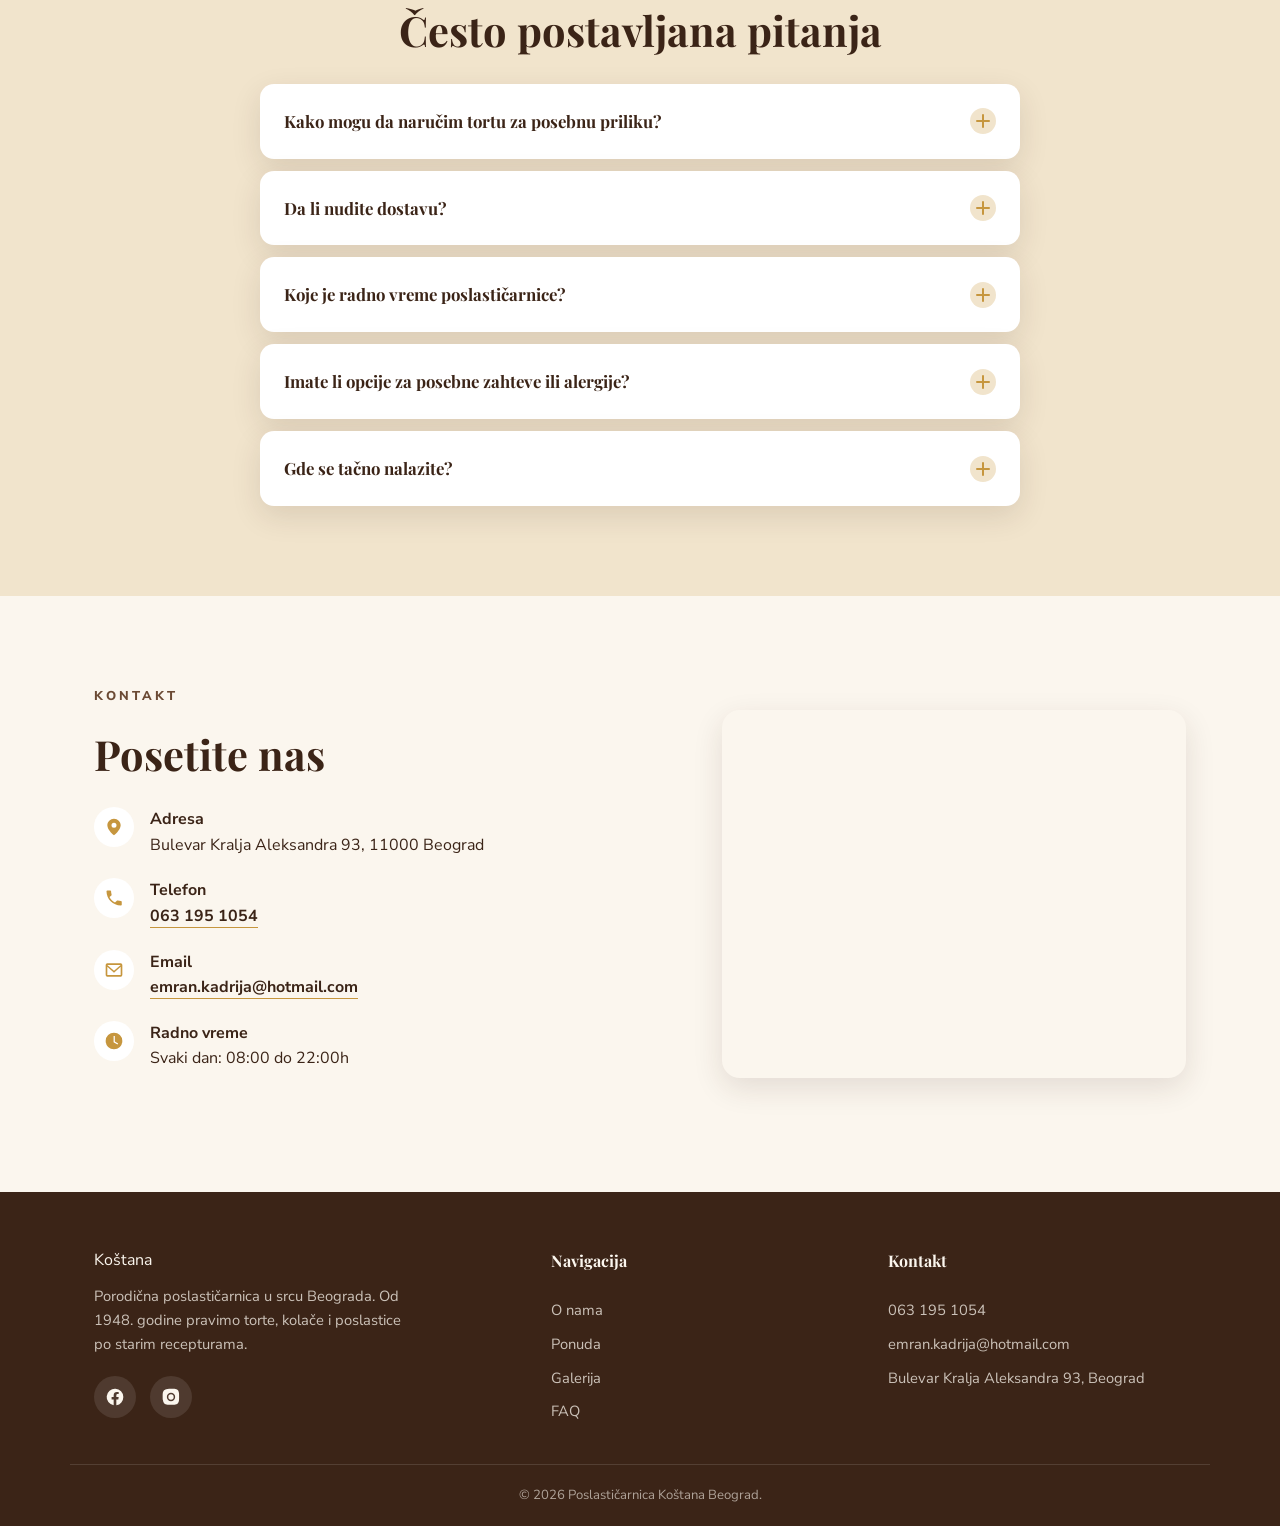
==== commit 43ae8a9a: "Replace SVG header badge with real logo image Co-Authored-By: Claude Sonnet 5 <noreply@anthropic.com" ====
--- a/originalni-tonovi/index.html
+++ b/originalni-tonovi/index.html
@@ -9,7 +9,7 @@
 <link rel="preconnect" href="https://fonts.googleapis.com">
 <link rel="preconnect" href="https://fonts.gstatic.com" crossorigin>
 <link href="https://fonts.googleapis.com/css2?family=Playfair+Display:wght@500;600;700&family=Nunito+Sans:wght@400;600;700;800&display=swap" rel="stylesheet">
-<link rel="stylesheet" href="css/style.css?v=14">
+<link rel="stylesheet" href="css/style.css?v=15">
 </head>
 <body>
 
@@ -18,24 +18,7 @@
 <header class="site-header" id="header">
   <div class="container header-inner">
     <a href="#pocetna" class="brand">
-      <span class="brand-badge" aria-hidden="true">
-        <svg viewBox="0 0 120 120" class="badge-svg">
-          <defs>
-            <path id="circleTop" d="M 10,60 A 50,50 0 0 1 110,60" />
-            <path id="circleBottom" d="M 15,78 A 45,45 0 0 0 105,78" />
-          </defs>
-          <circle cx="60" cy="60" r="57" class="badge-ring-outer"/>
-          <circle cx="60" cy="60" r="49" class="badge-ring-inner"/>
-          <text class="badge-text">
-            <textPath href="#circleTop" startOffset="50%" text-anchor="middle">POSLASTIČARNICA</textPath>
-          </text>
-          <text class="badge-text">
-            <textPath href="#circleBottom" startOffset="50%" text-anchor="middle">BEOGRAD · 1948</textPath>
-          </text>
-          <text x="60" y="68" text-anchor="middle" class="badge-center">K</text>
-        </svg>
-      </span>
-      <span class="brand-name">Koštana</span>
+      <img src="https://res.cloudinary.com/kvmyacfo/image/upload/h_88,q_auto,f_auto/Logo_yvwqck" alt="Poslastičarnica Koštana, osnovana 1948" class="brand-logo">
     </a>
 
     <nav class="main-nav" id="main-nav" aria-label="Glavna navigacija">
--- a/originalni-tonovi/css/style.css
+++ b/originalni-tonovi/css/style.css
@@ -79,27 +79,10 @@
   margin-right: auto;
 }
 
-.brand-badge { width: 46px; height: 46px; }
-.badge-svg { width: 100%; height: 100%; }
-.badge-ring-outer { fill: var(--brown); }
-.badge-ring-inner { fill: none; stroke: var(--gold); stroke-width: 1.5; }
-.badge-text {
-  font-family: var(--font-head);
-  font-size: 9px;
-  letter-spacing: 1.5px;
-  fill: var(--gold-light);
-}
-.badge-center {
-  font-family: var(--font-head);
-  font-size: 30px;
-  fill: var(--gold);
-}
-
-.brand-name {
-  font-family: var(--font-head);
-  font-size: 1.4rem;
-  font-weight: 600;
-  color: var(--brown);
+.brand-logo {
+  height: 44px;
+  width: auto;
+  display: block;
 }
 
 .main-nav {
@@ -854,8 +837,7 @@
 @media (max-width: 700px) {
   .main-nav { gap: 8px; }
   .main-nav a { font-size: 0.72rem; }
-  .brand-name { font-size: 1.1rem; }
-  .brand-badge { width: 36px; height: 36px; }
+  .brand-logo { height: 34px; }
   .header-inner { gap: 10px; padding: 10px 16px; }
 }
 
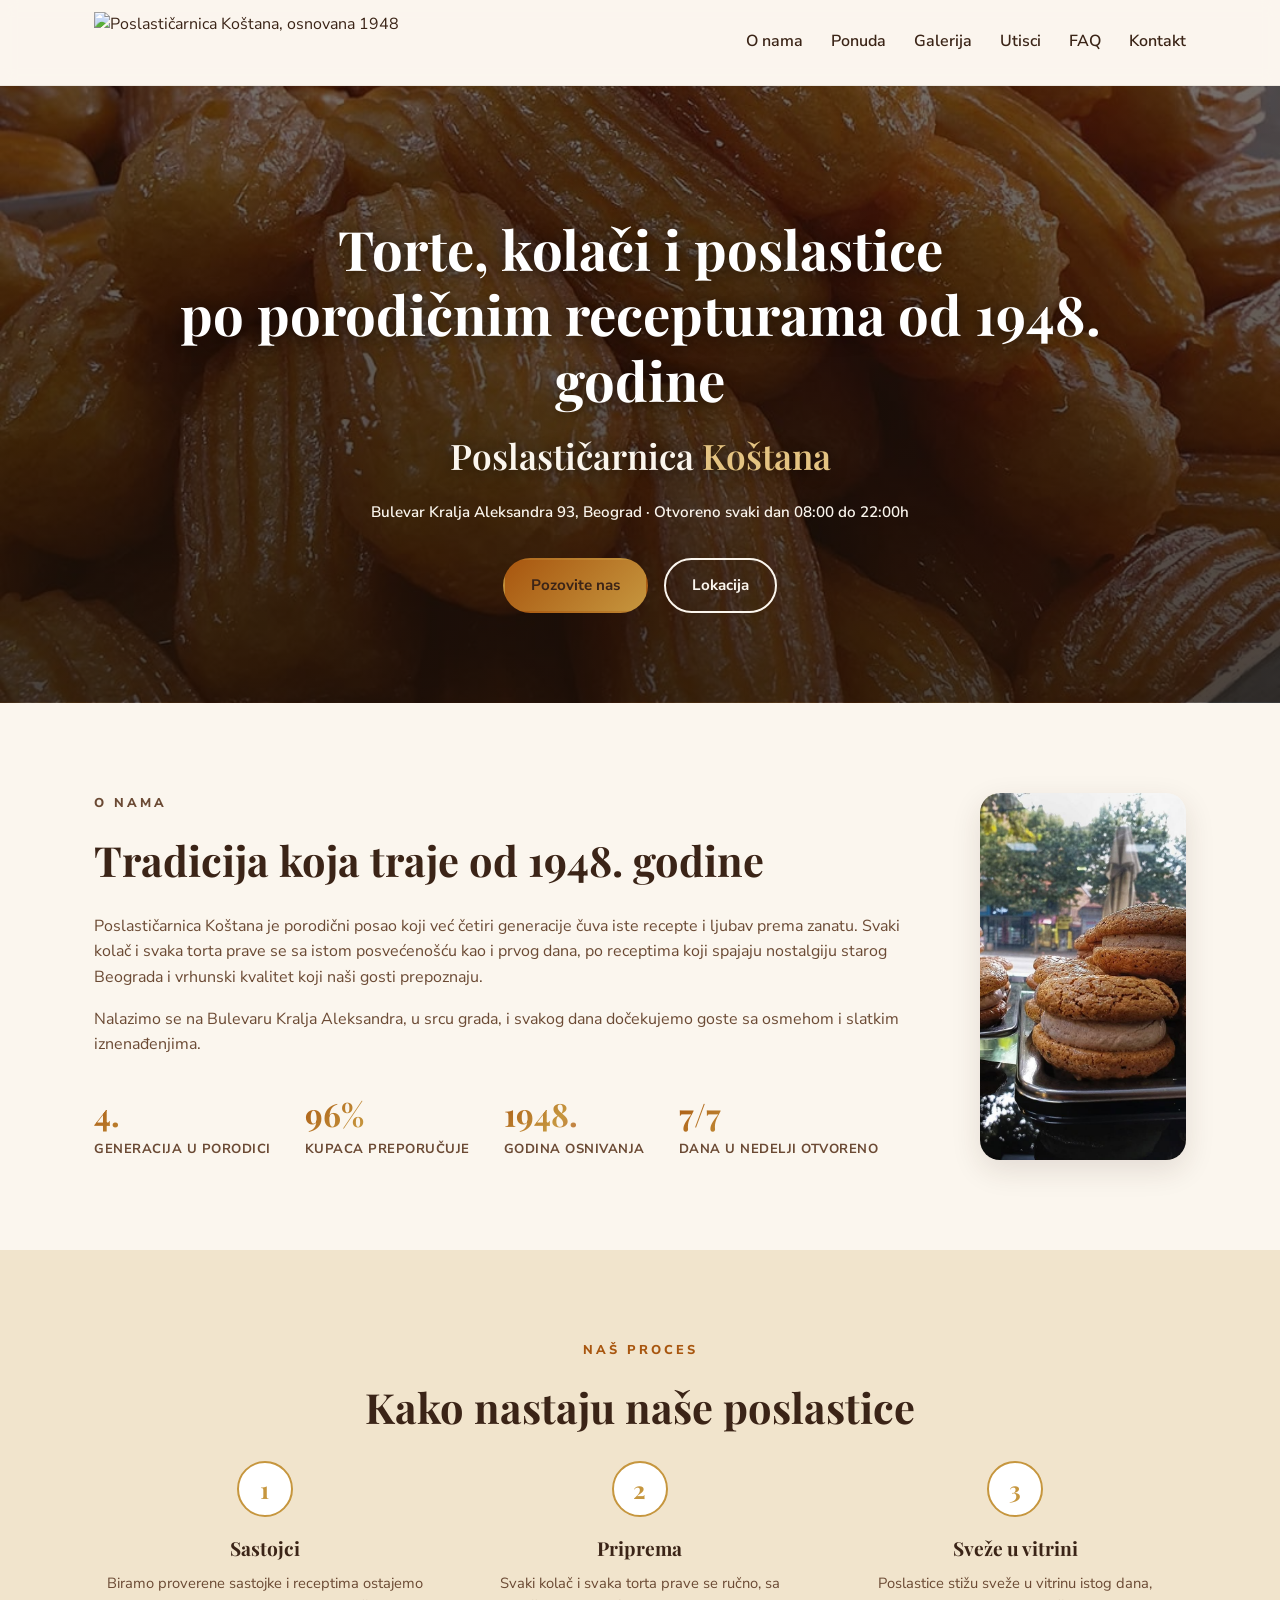
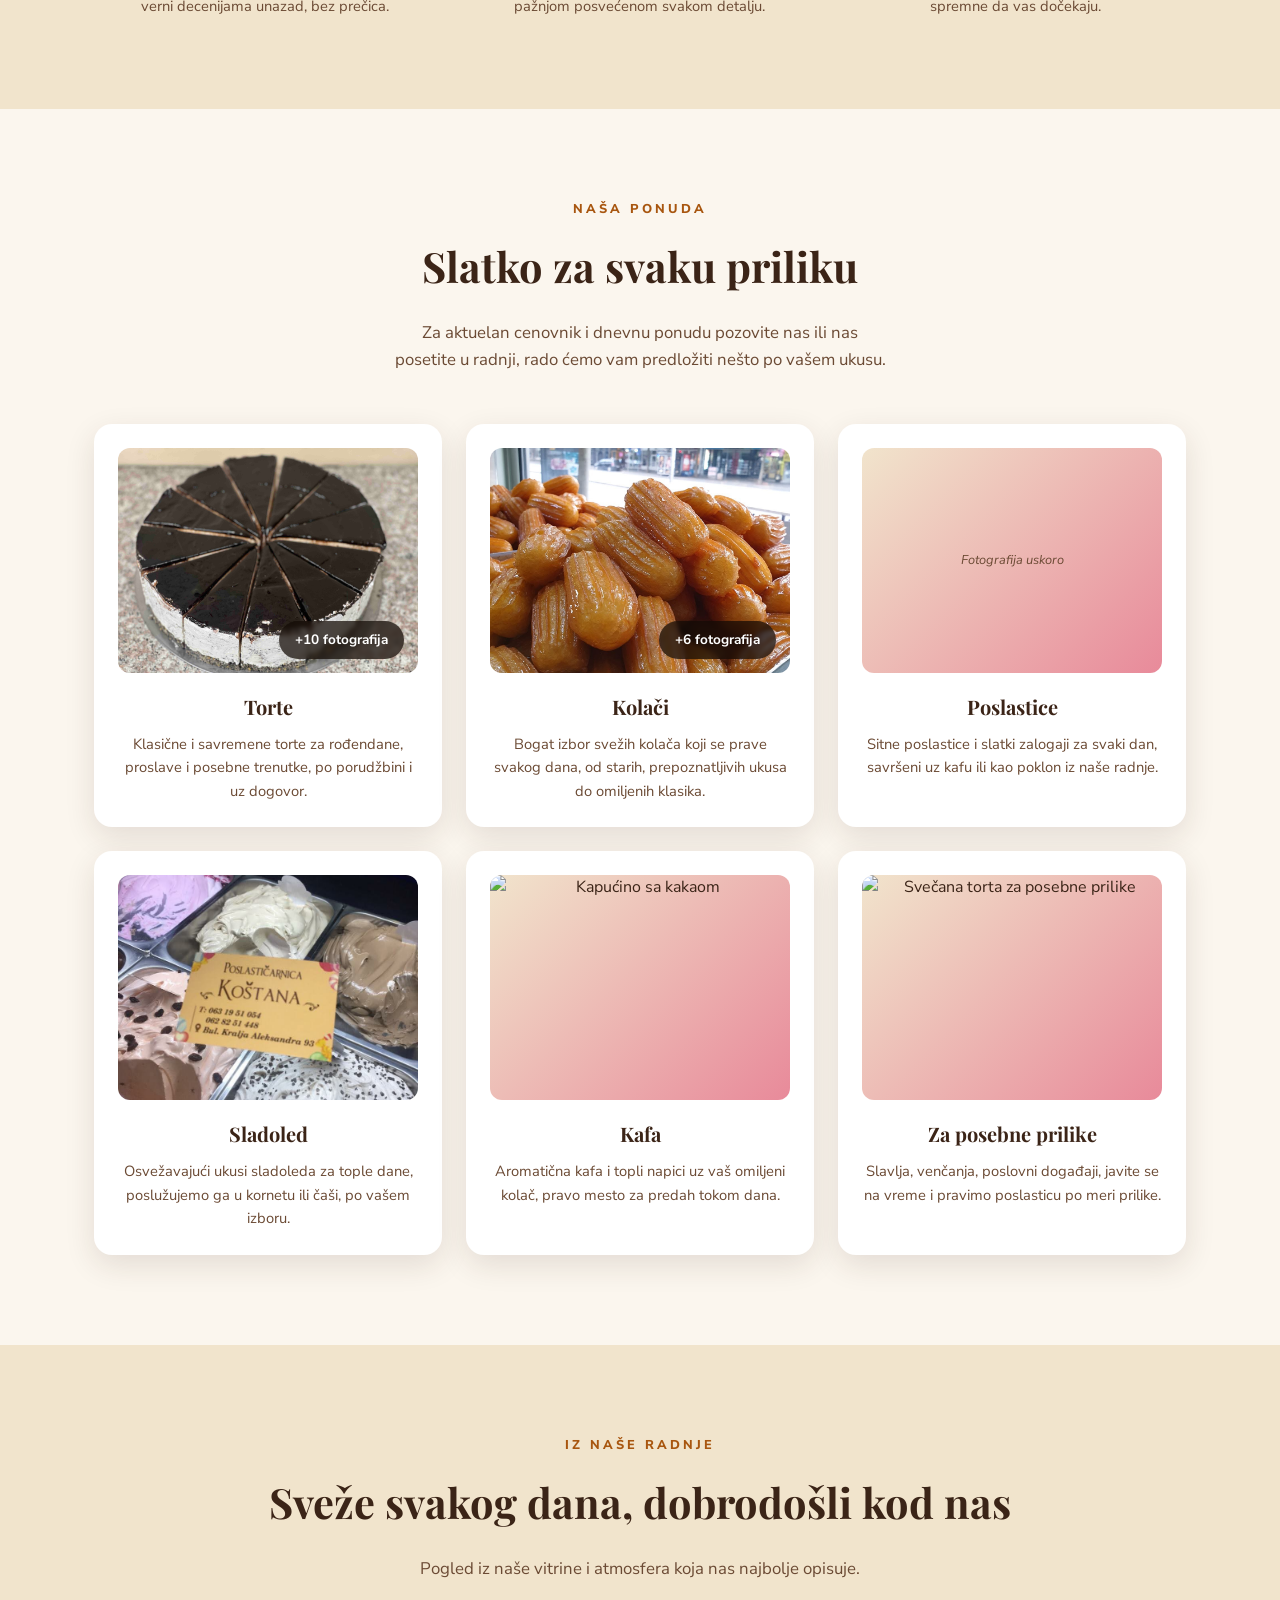
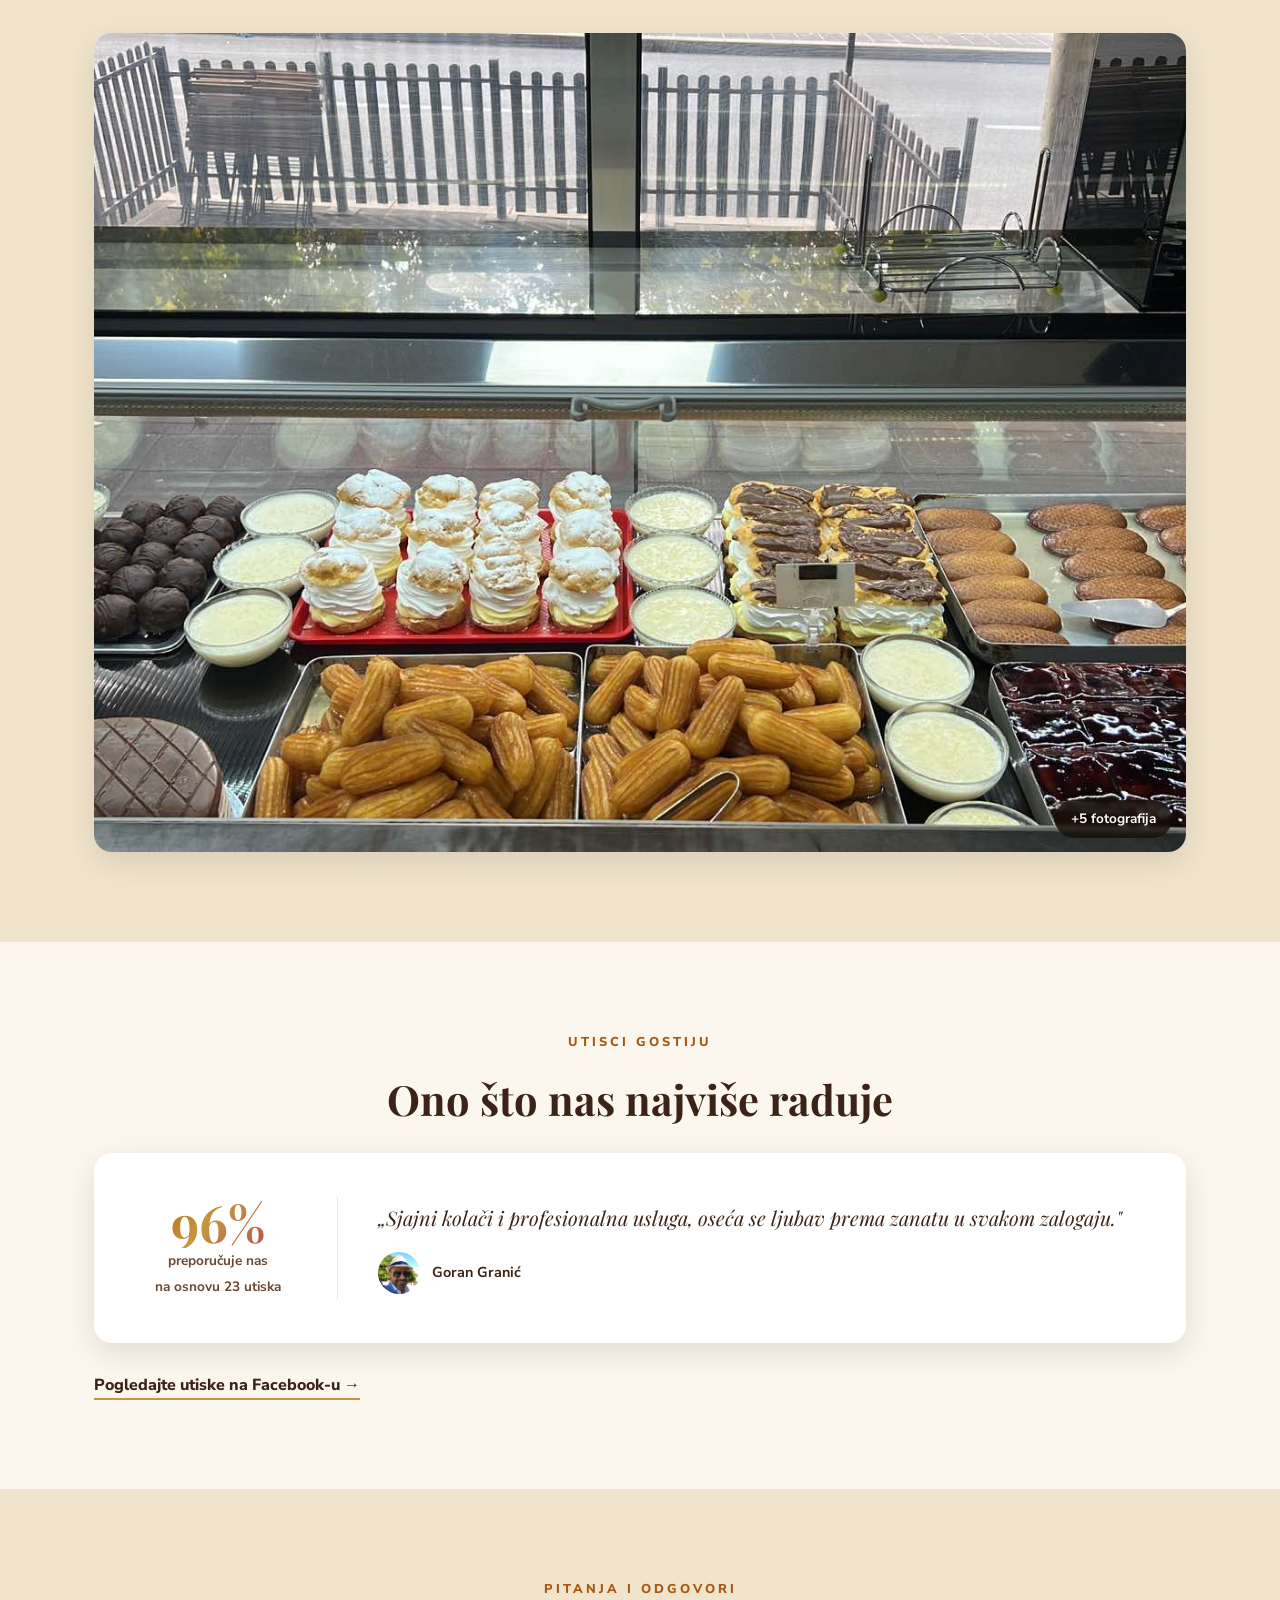
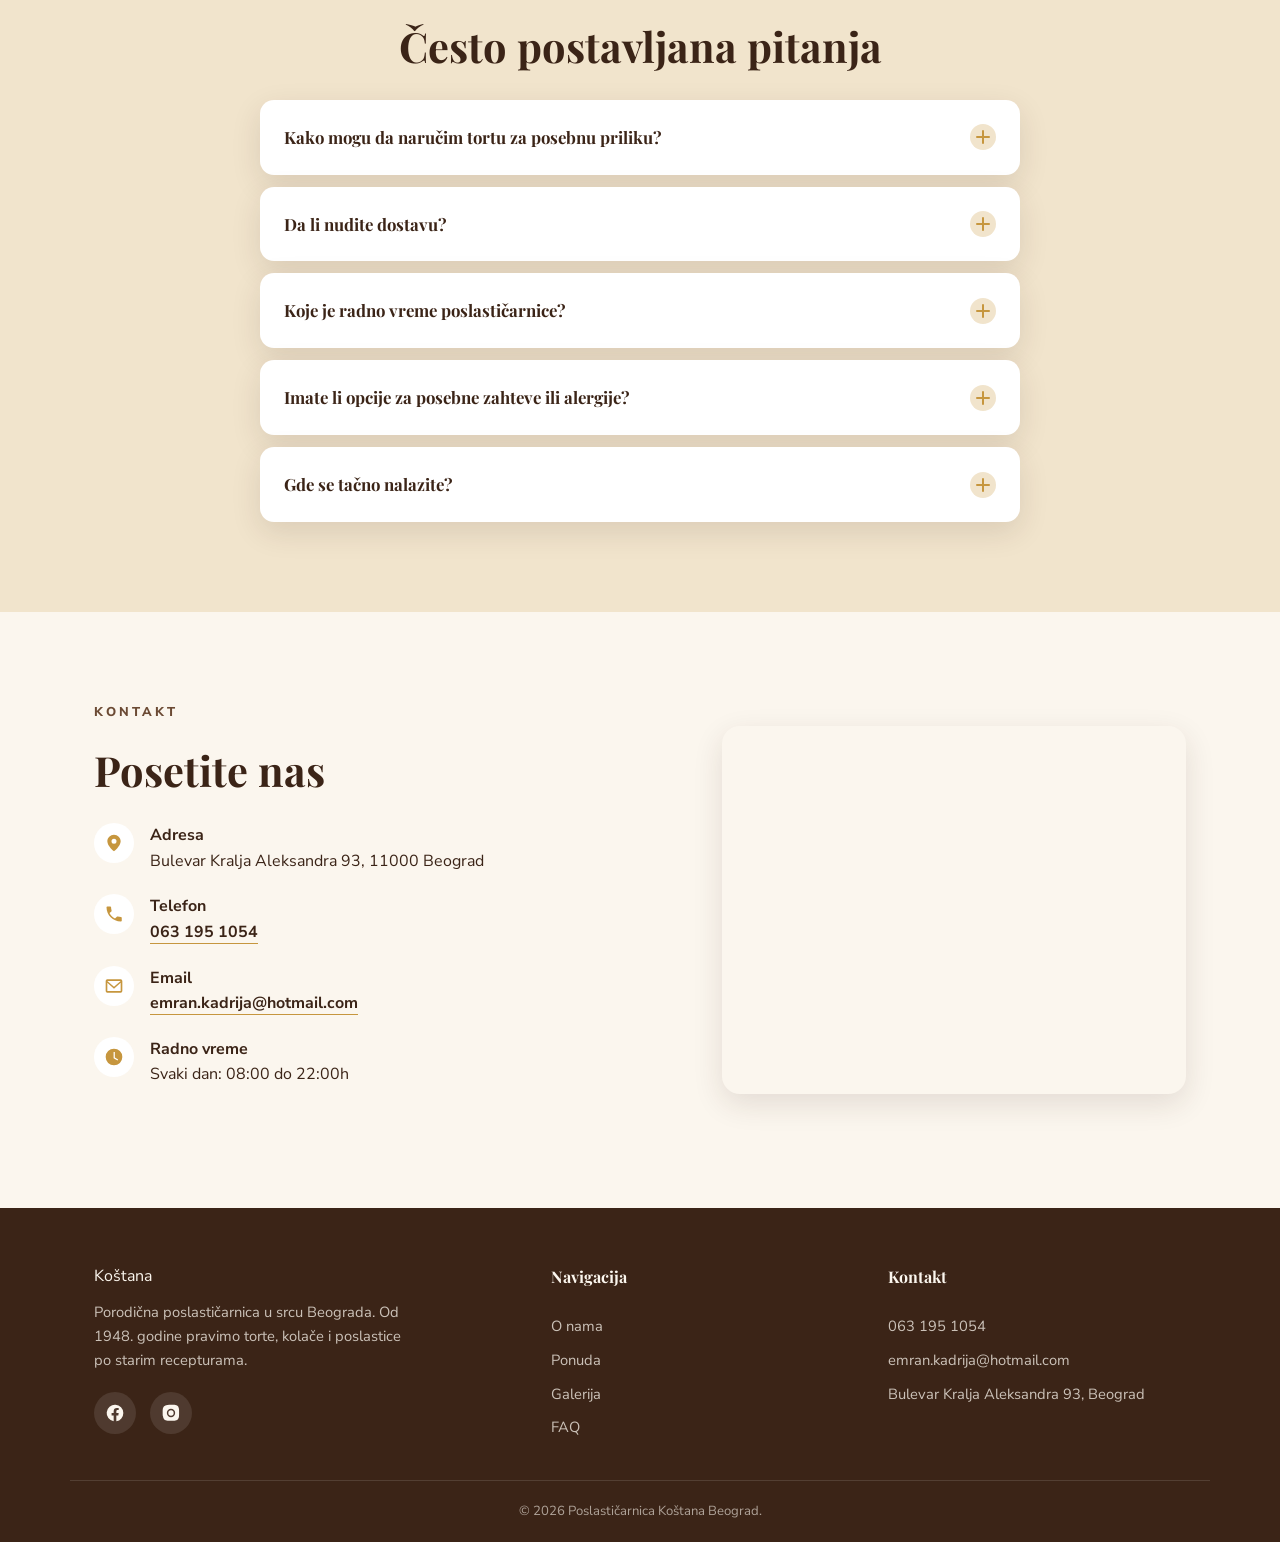
==== commit 4847301b: "Enlarge header logo for better visibility Co-Authored-By: Claude Sonnet 5 <noreply@anthropic.com>" ====
--- a/originalni-tonovi/index.html
+++ b/originalni-tonovi/index.html
@@ -9,7 +9,7 @@
 <link rel="preconnect" href="https://fonts.googleapis.com">
 <link rel="preconnect" href="https://fonts.gstatic.com" crossorigin>
 <link href="https://fonts.googleapis.com/css2?family=Playfair+Display:wght@500;600;700&family=Nunito+Sans:wght@400;600;700;800&display=swap" rel="stylesheet">
-<link rel="stylesheet" href="css/style.css?v=15">
+<link rel="stylesheet" href="css/style.css?v=16">
 </head>
 <body>
 
@@ -18,7 +18,7 @@
 <header class="site-header" id="header">
   <div class="container header-inner">
     <a href="#pocetna" class="brand">
-      <img src="https://res.cloudinary.com/kvmyacfo/image/upload/h_88,q_auto,f_auto/Logo_yvwqck" alt="Poslastičarnica Koštana, osnovana 1948" class="brand-logo">
+      <img src="https://res.cloudinary.com/kvmyacfo/image/upload/h_120,q_auto,f_auto/Logo_yvwqck" alt="Poslastičarnica Koštana, osnovana 1948" class="brand-logo">
     </a>
 
     <nav class="main-nav" id="main-nav" aria-label="Glavna navigacija">
@@ -157,8 +157,8 @@
         <article class="card reveal">
           <div class="card-photo">
             <picture>
-              <source media="(max-width: 768px)" srcset="https://res.cloudinary.com/kvmyacfo/image/upload/w_400,q_auto,f_auto/Capuccino_pufneg">
-              <img src="https://res.cloudinary.com/kvmyacfo/image/upload/w_800,q_auto,f_auto/Capuccino_pufneg" alt="Kapućino sa kakaom" loading="lazy">
+              <source media="(max-width: 768px)" srcset="https://res.cloudinary.com/kvmyacfo/image/upload/w_400,q_auto,f_auto/Kafica_ig7l2f">
+              <img src="https://res.cloudinary.com/kvmyacfo/image/upload/w_800,q_auto,f_auto/Kafica_ig7l2f" alt="Kapućino sa kakaom" loading="lazy">
             </picture>
           </div>
           <h3>Kafa</h3>
--- a/originalni-tonovi/css/style.css
+++ b/originalni-tonovi/css/style.css
@@ -80,7 +80,7 @@
 }
 
 .brand-logo {
-  height: 44px;
+  height: 60px;
   width: auto;
   display: block;
 }
@@ -837,7 +837,7 @@
 @media (max-width: 700px) {
   .main-nav { gap: 8px; }
   .main-nav a { font-size: 0.72rem; }
-  .brand-logo { height: 34px; }
+  .brand-logo { height: 46px; }
   .header-inner { gap: 10px; padding: 10px 16px; }
 }
 
